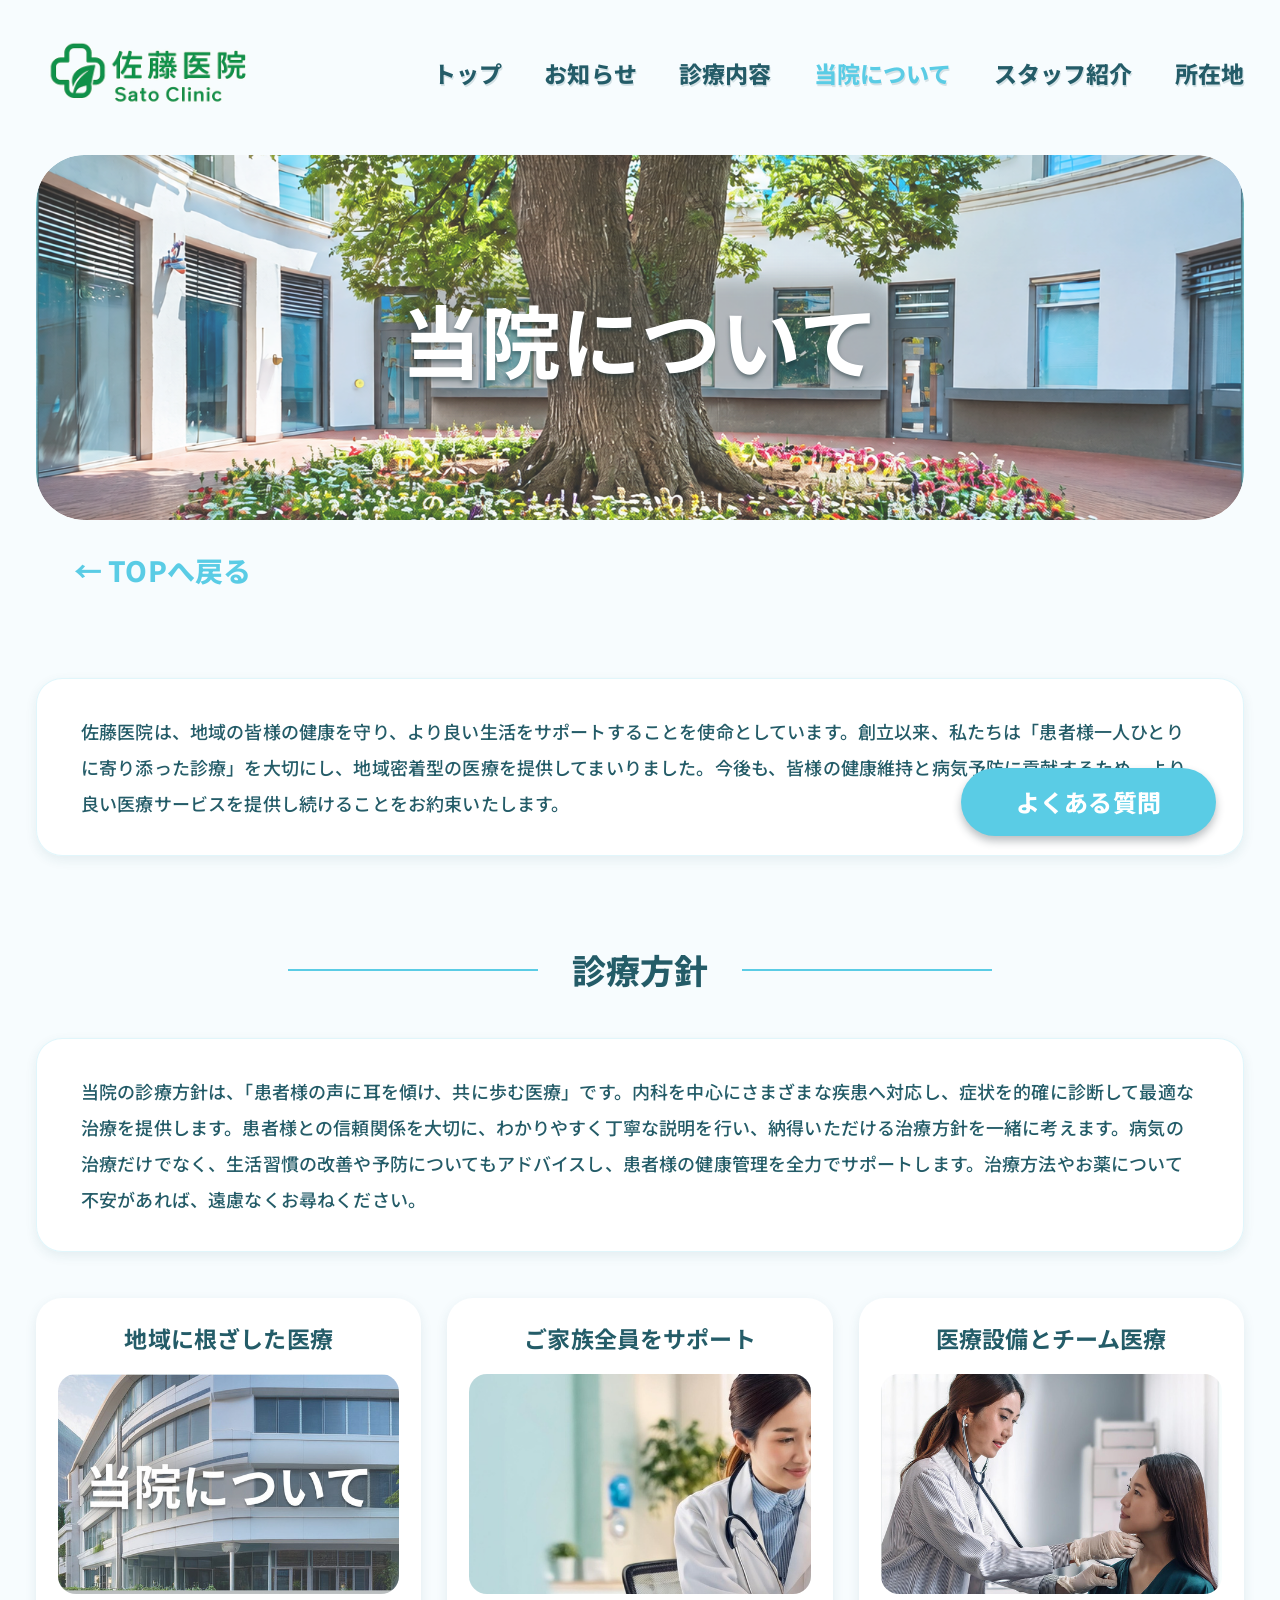
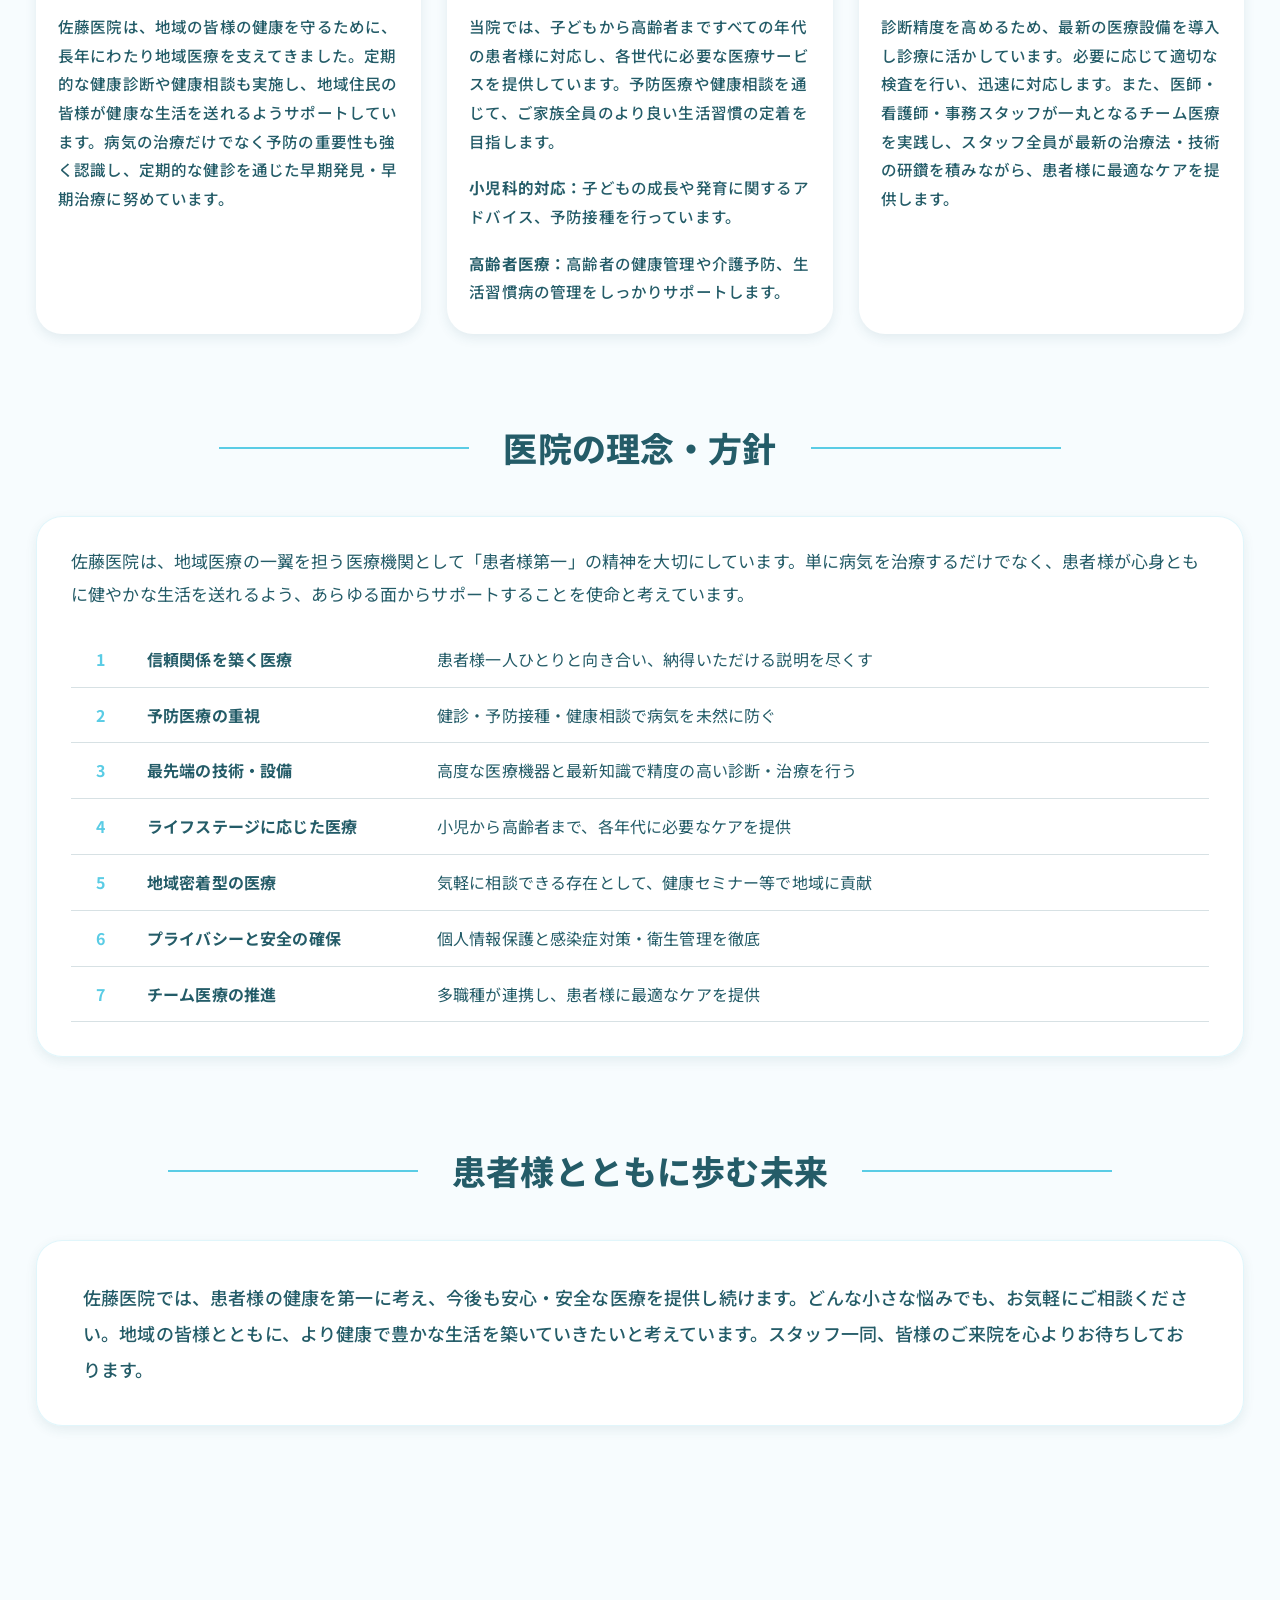
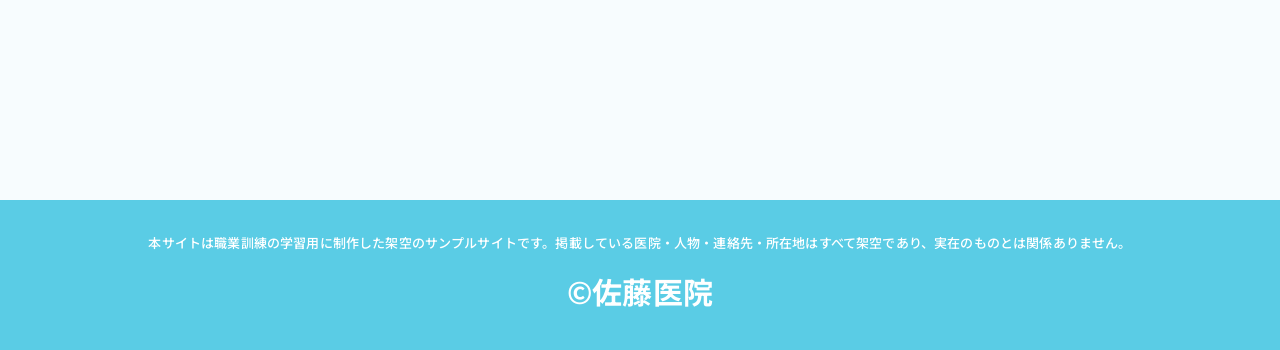
==== about.html @ 1d9c199f "当院について（about）のページを修正" ====
<!DOCTYPE html>
<html lang="ja">
<head>
  <meta charset="UTF-8">
  <meta name="viewport" content="width=device-width, initial-scale=1.0">
  <meta name="robots" content="noindex, nofollow">
  <title>当院について | 佐藤医院</title>
  <link rel="preconnect" href="https://fonts.googleapis.com">
  <link rel="preconnect" href="https://fonts.gstatic.com" crossorigin>
  <link href="https://fonts.googleapis.com/css2?family=Noto+Sans+JP:wght@400;500;600;700;800&display=swap" rel="stylesheet">
  <link rel="stylesheet" href="./css/style.css">
</head>
<body class="subpage page-about">
  <header class="site-header" id="top">
    <div class="header-inner">
      <a class="brand" href="./index.html" aria-label="佐藤医院 トップへ">
        <img src="./assets/logo.png" alt="佐藤医院 Sato Clinic">
      </a>
      <nav class="global-nav" aria-label="メインナビゲーション">
        <a href="./index.html">トップ</a> <a href="./news.html">お知らせ</a> <a href="./services.html">診療内容</a> <a class="is-current" href="./about.html">当院について</a> <a href="./index.html#staff">スタッフ紹介</a> <a href="./location.html">所在地</a>
      </nav>
    </div>
  </header>
  <main class="subpage-main section-shell about-page-main">
    <section class="sub-hero about-hero" aria-labelledby="about-page-title">
      <h1 id="about-page-title" class="about-hero-title">当院について</h1>
      <img src="./assets/about-courtyard.png" alt="佐藤医院の中庭">
    </section>
    <a class="back-top" href="./index.html">← TOPへ戻る</a>

    <section class="plain-card about-intro" aria-label="佐藤医院について">
      <p>佐藤医院は、地域の皆様の健康を守り、より良い生活をサポートすることを使命としています。創立以来、私たちは「患者様一人ひとりに寄り添った診療」を大切にし、地域密着型の医療を提供してまいりました。今後も、皆様の健康維持と病気予防に貢献するため、より良い医療サービスを提供し続けることをお約束いたします。</p>
    </section>

    <section class="content-section">
      <h2 class="framed-title">診療方針</h2>
      <div class="plain-card">
        <p>当院の診療方針は、「患者様の声に耳を傾け、共に歩む医療」です。内科を中心にさまざまな疾患へ対応し、症状を的確に診断して最適な治療を提供します。患者様との信頼関係を大切に、わかりやすく丁寧な説明を行い、納得いただける治療方針を一緒に考えます。病気の治療だけでなく、生活習慣の改善や予防についてもアドバイスし、患者様の健康管理を全力でサポートします。治療方法やお薬について不安があれば、遠慮なくお尋ねください。</p>
      </div>
    </section>

    <section class="about-feature-grid" aria-label="当院の特徴">
      <article class="about-feature-card">
        <h2>地域に根ざした医療</h2>
        <img src="./assets/hero-about.jpg" alt="地域に根ざした医療のイメージ">
        <p>佐藤医院は、地域の皆様の健康を守るために、長年にわたり地域医療を支えてきました。定期的な健康診断や健康相談も実施し、地域住民の皆様が健康な生活を送れるようサポートしています。病気の治療だけでなく予防の重要性も強く認識し、定期的な健診を通じた早期発見・早期治療に努めています。</p>
      </article>
      <article class="about-feature-card">
        <h2>ご家族全員をサポート</h2>
        <img src="./assets/hero-news.jpg" alt="ご家族全員をサポートする診療のイメージ">
        <p>当院では、子どもから高齢者まですべての年代の患者様に対応し、各世代に必要な医療サービスを提供しています。予防医療や健康相談を通じて、ご家族全員のより良い生活習慣の定着を目指します。</p>
        <p><strong>小児科的対応：</strong>子どもの成長や発育に関するアドバイス、予防接種を行っています。</p>
        <p><strong>高齢者医療：</strong>高齢者の健康管理や介護予防、生活習慣病の管理をしっかりサポートします。</p>
      </article>
      <article class="about-feature-card">
        <h2>医療設備とチーム医療</h2>
        <img src="./assets/service-detail-checkup.jpg" alt="医療設備とチーム医療のイメージ">
        <p>診断精度を高めるため、最新の医療設備を導入し診療に活かしています。必要に応じて適切な検査を行い、迅速に対応します。また、医師・看護師・事務スタッフが一丸となるチーム医療を実践し、スタッフ全員が最新の治療法・技術の研鑽を積みながら、患者様に最適なケアを提供します。</p>
      </article>
    </section>

    <section class="content-section">
      <h2 class="framed-title">医院の理念・方針</h2>
      <div class="policy-card">
        <p class="policy-intro">佐藤医院は、地域医療の一翼を担う医療機関として「患者様第一」の精神を大切にしています。単に病気を治療するだけでなく、患者様が心身ともに健やかな生活を送れるよう、あらゆる面からサポートすることを使命と考えています。</p>
        <table class="policy-table">
          <tbody>
            <tr><th>1</th><td>信頼関係を築く医療</td><td>患者様一人ひとりと向き合い、納得いただける説明を尽くす</td></tr>
            <tr><th>2</th><td>予防医療の重視</td><td>健診・予防接種・健康相談で病気を未然に防ぐ</td></tr>
            <tr><th>3</th><td>最先端の技術・設備</td><td>高度な医療機器と最新知識で精度の高い診断・治療を行う</td></tr>
            <tr><th>4</th><td>ライフステージに応じた医療</td><td>小児から高齢者まで、各年代に必要なケアを提供</td></tr>
            <tr><th>5</th><td>地域密着型の医療</td><td>気軽に相談できる存在として、健康セミナー等で地域に貢献</td></tr>
            <tr><th>6</th><td>プライバシーと安全の確保</td><td>個人情報保護と感染症対策・衛生管理を徹底</td></tr>
            <tr><th>7</th><td>チーム医療の推進</td><td>多職種が連携し、患者様に最適なケアを提供</td></tr>
          </tbody>
        </table>
      </div>
    </section>

    <section class="content-section about-future">
      <h2 class="framed-title">患者様とともに歩む未来</h2>
      <div class="plain-card future-card">
        <p>佐藤医院では、患者様の健康を第一に考え、今後も安心・安全な医療を提供し続けます。どんな小さな悩みでも、お気軽にご相談ください。地域の皆様とともに、より健康で豊かな生活を築いていきたいと考えています。スタッフ一同、皆様のご来院を心よりお待ちしております。</p>
      </div>
    </section>
  </main>
  <a class="faq-float faq-float--text" href="./faq.html">よくある質問</a>
  <footer class="site-footer">
    <p class="disclaimer">本サイトは職業訓練の学習用に制作した架空のサンプルサイトです。掲載している医院・人物・連絡先・所在地はすべて架空であり、実在のものとは関係ありません。</p>
    <p class="copyright">©佐藤医院</p>
  </footer>
</body>
</html>
---- css/style.css ----
:root {
  --accent: #5acce5;
  --frame-bg: #f7fcfe;
  --text: #245c68;
  --shadow: #2b3940;
  --shadow-soft: rgba(43, 57, 64, .18);
  --shadow-strong: rgba(43, 57, 64, .34);
  --line: #8aaab2;
  --white: #ffffff;
  --content: 1208px;
}

* {
  box-sizing: border-box;
}

html {
  scroll-behavior: smooth;
}

body {
  margin: 0;
  min-width: 1240px;
  color: var(--text);
  background: var(--frame-bg);
  font-family: "Noto Sans JP", sans-serif;
  font-size: 16px;
  line-height: 1.8;
  letter-spacing: 0.01em;
}

a {
  color: inherit;
  text-decoration: none;
}

img {
  display: block;
  max-width: 100%;
}

.sr-only {
  position: absolute;
  width: 1px;
  height: 1px;
  padding: 0;
  margin: -1px;
  overflow: hidden;
  clip: rect(0, 0, 0, 0);
  white-space: nowrap;
  border: 0;
}

.section-shell,
.header-inner {
  width: var(--content);
  margin-inline: auto;
}

.site-header {
  padding: 26px 0 18px;
  background: var(--frame-bg);
  overflow: visible;
}

.header-inner {
  min-height: 96px;
  display: flex;
  align-items: center;
  justify-content: space-between;
  overflow: visible;
}

.brand {
  flex: 0 0 auto;
  display: flex;
  align-items: center;
  min-height: 96px;
  padding: 6px 0;
  overflow: visible;
  background: transparent;
}

.brand img {
  display: block;
  width: 228px;
  height: auto;
  max-width: none;
  max-height: none;
  object-fit: contain;
  object-position: left center;
  overflow: visible;
  clip-path: none;
  background: transparent;
}

.global-nav {
  display: flex;
  align-items: center;
  gap: 42px;
  font-size: 23px;
  font-weight: 800;
  white-space: nowrap;
}

.global-nav a {
  padding: 12px 0;
  transition: color .15s ease;
}

.global-nav a:hover,
.global-nav a:focus-visible {
  color: var(--accent);
}

.hero {
  padding-top: 15px;
}

.hero img {
  width: 100%;
  border-radius: 52px;
  box-shadow: none;
}

.schedule {
  padding-top: 95px;
  text-align: center;
}

.schedule-table {
  width: 100%;
  border-collapse: collapse;
  table-layout: fixed;
  background: var(--white);
  font-size: 24px;
  line-height: 1;
  box-shadow: none;
}

.schedule-table th,
.schedule-table td {
  height: 72px;
  border: 2px solid #cbd4d8;
  text-align: center;
  vertical-align: middle;
}

.schedule-table thead th,
.schedule-table tbody th {
  background: var(--accent);
  color: #fff;
  font-weight: 700;
}

.schedule-table thead th:first-child,
.schedule-table tbody th {
  width: 195px;
}

.schedule-table .closed {
  color: var(--accent);
  font-weight: 800;
}

.schedule-detail {
  margin-top: 28px;
  font-size: 18px;
  font-weight: 500;
}

.schedule-detail p {
  margin: 9px 0;
}

.schedule-detail .legend {
  display: flex;
  justify-content: center;
  gap: 44px;
  margin-bottom: 20px;
  font-size: 25px;
}

.closed-text {
  color: var(--accent);
}

.news {
  padding-top: 120px;
  text-align: center;
}

.pill-title {
  margin: 0 0 48px;
  padding: 25px 30px 28px;
  color: #fff;
  background: var(--accent);
  border-radius: 60px;
  box-shadow: 0 6px 0 var(--shadow-strong);
  font-size: 31px;
  line-height: 1;
  font-weight: 700;
  text-align: center;
}

.news-list {
  width: 1120px;
  margin: 0 auto;
}

.news-row {
  display: grid;
  grid-template-columns: 210px 1fr 170px;
  align-items: center;
  min-height: 101px;
  border-bottom: 1px solid rgba(36, 92, 104, .55);
  text-align: left;
}

.news-row time {
  padding-left: 68px;
  font-weight: 700;
  font-size: 18px;
}

.news-row h3 {
  margin: 0;
  font-size: 26px;
  font-weight: 600;
  text-align: center;
}

.news-row a {
  justify-self: center;
  font-size: 14px;
  font-weight: 700;
}

.news-row a::before,
.text-link::before {
  content: "";
  display: inline-block;
  width: 11px;
  height: 11px;
  margin-right: 8px;
  border-radius: 50%;
  background: var(--accent);
  vertical-align: 1px;
}

.text-link {
  display: inline-block;
  margin-top: 28px;
  font-size: 18px;
  font-weight: 600;
}

.section-title {
  position: relative;
  margin: 0 0 76px;
  color: var(--accent);
  font-size: 36px;
  line-height: 1.25;
  font-weight: 700;
  text-align: center;
}

.section-title::before,
.section-title::after {
  content: "";
  display: block;
  width: 138px;
  height: 2px;
  margin-inline: auto;
  background: var(--accent);
  opacity: .78;
}

.section-title::before {
  margin-bottom: 20px;
}

.section-title::after {
  margin-top: 20px;
}

.greeting {
  padding-top: 135px;
}

.greeting-grid {
  display: grid;
  grid-template-columns: 406px 1fr;
  gap: 64px;
  width: 1060px;
  margin: 0 auto;
  align-items: center;
}

.greeting-grid > img {
  width: 406px;
  border-radius: 44px;
  box-shadow: none;
}

.greeting-copy {
  font-size: 17px;
  line-height: 1.55;
  font-weight: 500;
}

.greeting-copy p {
  margin: 0 0 20px;
}

.signature {
  margin-top: 30px !important;
  text-align: right;
  font-weight: 700;
}

.services {
  padding-top: 140px;
}

.service-grid {
  display: grid;
  grid-template-columns: repeat(2, 506px);
  justify-content: center;
  column-gap: 112px;
  row-gap: 70px;
}

.service-card img {
  width: 506px;
  height: 407px;
  object-fit: cover;
  border-radius: 42px;
  box-shadow: none;
}

.service-card h3 {
  margin: 30px 0 16px;
  font-size: 26px;
  line-height: 1.25;
  font-weight: 800;
  text-align: center;
}

.service-card p {
  margin: 0;
  font-size: 19px;
  line-height: 1.75;
  font-weight: 500;
}

.service-more {
  display: block;
  width: max-content;
  margin: 62px auto 0;
}

.about {
  padding-top: 135px;
}

.about img {
  width: 1208px;
  height: auto;
  border-radius: 0;
  box-shadow: none;
}

.staff {
  padding-top: 155px;
}

.staff-lead {
  margin: -28px 0 90px;
  font-size: 18px;
  line-height: 1.95;
  font-weight: 600;
  text-align: center;
}

.director-profile {
  width: 1050px;
  margin: 0 auto 90px;
  display: grid;
  grid-template-columns: 406px 1fr;
  gap: 70px;
  align-items: center;
}

.director-profile img {
  width: 406px;
  height: 407px;
  object-fit: cover;
  border-radius: 50%;
  box-shadow: none;
}

.director-profile h3,
.staff-card h3,
.office-profile h3 {
  margin: 0 0 12px;
  font-size: 29px;
  line-height: 1.35;
  font-weight: 800;
}

.director-profile p,
.staff-card p,
.office-profile p {
  margin: 4px 0;
  font-size: 17px;
  line-height: 1.75;
  font-weight: 500;
}

.staff-grid {
  width: 1000px;
  margin: 0 auto;
  display: grid;
  grid-template-columns: repeat(2, 430px);
  justify-content: space-between;
  gap: 80px;
}

.staff-card {
  text-align: left;
}

.staff-card img {
  width: 320px;
  height: 320px;
  margin: 0 auto 28px;
  object-fit: cover;
  border-radius: 50%;
}

.staff-card img,
.office-profile img {
  box-shadow: 0 5px 4px rgba(43, 57, 64, .7);
}

.staff-card h3 {
  text-align: center;
  font-size: 25px;
}

.office-profile {
  width: 660px;
  margin: 105px auto 0;
  text-align: left;
}

.office-profile img {
  width: 320px;
  height: 320px;
  margin: 0 auto 28px;
  object-fit: cover;
  border-radius: 50%;
}

.office-profile h3 {
  text-align: center;
  font-size: 25px;
}

.access {
  padding-top: 155px;
  text-align: center;
}

.map-image {
  width: 765px;
  height: 643px;
  margin: 0 auto;
  object-fit: cover;
  border-radius: 42px;
}

.address {
  margin: 58px 0 0;
  font-size: 25px;
  line-height: 1.45;
  font-weight: 500;
}

.contact {
  padding-top: 100px;
}

.contact-box {
  width: 920px;
  margin: 0 auto;
  padding: 34px 58px 44px;
  background: #fff;
  border: 2px solid var(--accent);
  border-radius: 45px;
  box-shadow: 0 6px 0 var(--shadow-strong);
  color: var(--accent);
  text-align: center;
}

.contact-box h2 {
  margin: 0 0 24px;
  font-size: 36px;
  line-height: 1.2;
  font-weight: 800;
}

.contact-box p {
  margin: 7px 0;
  font-size: 22px;
  line-height: 1.55;
  font-weight: 700;
}

.contact-box .contact-note {
  margin-top: 31px;
  font-size: 23px;
}

.subjects {
  padding-top: 145px;
  padding-bottom: 160px;
  text-align: center;
}

.subjects .section-title {
  margin-bottom: 58px;
}

.subjects p {
  margin: 25px 0;
  font-size: 31px;
  line-height: 1.55;
  font-weight: 500;
}

.site-footer {
  padding: 32px 24px 44px;
  background: var(--accent);
  color: #fff;
  text-align: center;
}

.disclaimer {
  max-width: 1080px;
  margin: 0 auto 22px;
  font-size: 13px;
  line-height: 1.7;
  font-weight: 500;
}

.copyright {
  margin: 0;
  font-size: 30px;
  line-height: 1;
  font-weight: 700;
}


/* 2026-10-01 design fidelity fixes */
.global-nav,
.schedule-detail,
.news-row,
.greeting-copy,
.service-card,
.staff,
.access,
.subjects {
  color: var(--text);
}

.global-nav {
  text-shadow: 1px 2px 0 rgba(36, 92, 104, .16);
}

.service-card h3,
.director-profile h3,
.staff-card h3,
.office-profile h3 {
  color: var(--text);
}

/* =========================================================
   PC sub pages
   ========================================================= */
.global-nav a.is-current {
  color: var(--accent);
}

.about-link {
  display: block;
}

.subpage-main {
  padding-top: 15px;
}

.sub-hero img {
  width: 100%;
  height: auto;
  border-radius: 0;
  box-shadow: none;
}

.back-top {
  display: inline-block;
  margin: 34px 0 66px 38px;
  color: var(--accent);
  font-size: 28px;
  line-height: 1.2;
  font-weight: 800;
}

.back-top:hover,
.back-top:focus-visible,
.sub-news-row a:hover,
.sub-news-row a:focus-visible,
.sub-news-more:hover,
.sub-news-more:focus-visible {
  opacity: .72;
}

/* News */
.page-news .subpage-main {
  min-height: 3260px;
}

.sub-news-list {
  width: 1180px;
  margin: 0 auto;
}

.sub-news-row {
  display: grid;
  grid-template-columns: 245px 1fr 190px;
  align-items: center;
  min-height: 108px;
  border-bottom: 1.5px solid rgba(36, 92, 104, .72);
}

.sub-news-row time {
  padding-left: 82px;
  color: var(--text);
  font-size: 20px;
  font-weight: 800;
}

.sub-news-row h2 {
  margin: 0;
  color: var(--text);
  font-size: 27px;
  line-height: 1.4;
  font-weight: 600;
  text-align: center;
}

.sub-news-row a {
  justify-self: center;
  color: var(--text);
  font-size: 14px;
  font-weight: 800;
}

.sub-news-row a::before,
.sub-news-more::before {
  content: "";
  display: inline-block;
  width: 12px;
  height: 12px;
  margin-right: 7px;
  border-radius: 50%;
  background: var(--accent);
  vertical-align: 0;
}

.sub-news-more {
  display: block;
  width: max-content;
  margin: 34px auto 0;
  color: var(--text);
  font-size: 18px;
  font-weight: 600;
}

.faq-float {
  position: fixed;
  right: 64px;
  bottom: 64px;
  z-index: 10;
  display: flex;
  align-items: center;
  gap: 22px;
  min-width: 352px;
  padding: 18px 34px 18px 22px;
  border-radius: 54px;
  background: var(--accent);
  color: #fff;
  box-shadow: 0 5px 8px rgba(43, 57, 64, .32);
  font-size: 28px;
  line-height: 1;
  font-weight: 800;
}


/* Services */
.page-services .subpage-main {
  padding-bottom: 135px;
}

.service-detail-grid {
  display: grid;
  grid-template-columns: repeat(2, 1fr);
  column-gap: 68px;
  row-gap: 72px;
  width: 1208px;
  margin: 0 auto;
}

.service-detail-card {
  width: 570px;
}

.service-detail-card img {
  width: 100%;
  height: 458px;
  object-fit: cover;
  border-radius: 0;
  box-shadow: none;
}

.service-detail-card h2 {
  margin: 30px 0 20px;
  color: var(--text);
  font-size: 31px;
  line-height: 1.3;
  font-weight: 800;
  text-align: center;
}

.service-detail-card p {
  margin: 0;
  color: var(--text);
  font-size: 20px;
  line-height: 1.75;
  font-weight: 500;
}

.service-detail-card--single {
  grid-column: 1 / -1;
  justify-self: center;
}

/* About */
.page-about .subpage-main {
  min-height: 3260px;
}

.about-detail {
  width: 1208px;
  margin: 55px auto 0;
}

.about-detail img {
  width: 100%;
  height: auto;
  box-shadow: none;
}


/* News detail pages */
.page-news-detail .subpage-main {
  min-height: 2600px;
  padding-bottom: 150px;
}

.news-detail-nav {
  display: flex;
  align-items: center;
  justify-content: space-between;
  margin: 34px 38px 0;
}

.news-detail-nav .back-top {
  margin: 0;
}

.back-news {
  color: var(--accent);
  font-size: 22px;
  line-height: 1.2;
  font-weight: 700;
}

.back-news:hover,
.back-news:focus-visible,
.news-detail-list-link:hover,
.news-detail-list-link:focus-visible {
  opacity: .72;
}

.news-detail-article {
  width: 1040px;
  margin: 110px auto 0;
  color: var(--text);
}

.news-detail-article time {
  display: block;
  margin-bottom: 20px;
  font-size: 20px;
  line-height: 1.4;
  font-weight: 700;
}

.news-detail-article h2 {
  margin: 0;
  color: var(--text);
  font-size: 34px;
  line-height: 1.5;
  font-weight: 700;
  letter-spacing: .02em;
}

.news-detail-divider {
  width: 100%;
  height: 1px;
  margin: 34px 0 46px;
  background: rgba(36, 92, 104, .66);
}

.news-detail-article p {
  margin: 0;
  font-size: 20px;
  line-height: 2.1;
  font-weight: 500;
  letter-spacing: .02em;
}

.news-detail-list-link {
  display: block;
  width: max-content;
  margin: 72px auto 0;
  color: var(--text);
  font-size: 18px;
  font-weight: 600;
}

.news-detail-list-link::first-letter {
  color: var(--accent);
}


/* =========================================================
   Final multipage additions
   ========================================================= */

/* Original-style section heading: text between two horizontal lines */
.framed-title {
  display: flex;
  align-items: center;
  justify-content: center;
  gap: 34px;
  margin: 0 0 46px;
  color: var(--text);
  font-size: 34px;
  line-height: 1.3;
  font-weight: 800;
  text-align: center;
}
.framed-title::before,
.framed-title::after {
  content: "";
  width: 250px;
  height: 2px;
  background: var(--accent);
}

.custom-hero img {
  width: 100%;
  height: 403px;
  object-fit: cover;
  border-radius: 48px;
  box-shadow: none;
}

.breadcrumb {
  display: flex;
  gap: 10px;
  align-items: center;
  margin: 32px 0 0 36px;
  font-size: 16px;
  font-weight: 600;
}
.breadcrumb a { color: var(--accent); }

.page-intro {
  width: 1050px;
  margin: 70px auto 84px;
  font-size: 20px;
  line-height: 1.9;
  font-weight: 500;
  text-align: center;
}

.content-section {
  margin-top: 92px;
}

.plain-card,
.policy-card,
.faq-card,
.subjects-card,
.contact-list {
  background: rgba(255,255,255,.9);
  border: 1px solid rgba(90,204,229,.18);
  border-radius: 26px;
  box-shadow: 0 4px 12px rgba(36,92,104,.09);
}

.plain-card {
  padding: 34px 44px;
}
.plain-card p {
  margin: 0;
  font-size: 18px;
  line-height: 2;
  font-weight: 500;
}

/* About */
.about-page-main { padding-bottom: 150px; }
.about-hero {
  position: relative;
  background: #fff;
  border-radius: 48px;
  overflow: hidden;
}
.about-hero img {
  height: 365px;
  object-fit: cover;
  opacity: .82;
}
.about-hero-title {
  position: absolute;
  z-index: 1;
  top: 50%;
  left: 50%;
  transform: translate(-50%, -50%);
  margin: 0;
  color: #fff;
  font-size: 80px;
  line-height: 1.2;
  font-weight: 700;
  white-space: nowrap;
  text-shadow: 0 3px 4px rgba(20, 45, 51, .5);
}
.about-hero-title::before {
  content: "";
  position: absolute;
  z-index: -1;
  inset: -12px -24px;
  border-radius: 48px;
  background: rgba(48, 55, 58, .28);
  filter: blur(10px);
  pointer-events: none;
}
.about-intro {
  margin: 24px auto 0;
}

.about-feature-grid {
  display: grid;
  grid-template-columns: repeat(3, 1fr);
  gap: 26px;
  margin-top: 46px;
}
.about-feature-card {
  padding: 24px 22px 28px;
  background: #fff;
  border-radius: 26px;
  box-shadow: 0 4px 12px rgba(36,92,104,.10);
}
.about-feature-card h2 {
  margin: 0 0 20px;
  font-size: 23px;
  line-height: 1.4;
  text-align: center;
}
.about-feature-card img {
  width: 100%;
  height: 220px;
  object-fit: cover;
  border-radius: 18px;
  box-shadow: none;
}
.about-feature-card p {
  margin: 18px 0 0;
  font-size: 15.5px;
  line-height: 1.85;
  font-weight: 500;
}
.policy-card { padding: 28px 34px 34px; }
.policy-intro {
  margin: 0 0 22px;
  font-size: 17px;
  line-height: 1.9;
}
.policy-table {
  width: 100%;
  border-collapse: collapse;
  background: #fff;
  font-size: 16px;
}
.policy-table th,
.policy-table td {
  padding: 13px 16px;
  border-bottom: 1px solid rgba(36,92,104,.18);
  text-align: left;
  vertical-align: middle;
}
.policy-table th {
  width: 60px;
  color: var(--accent);
  text-align: center;
}
.policy-table td:nth-child(2) {
  width: 290px;
  font-weight: 700;
}
.about-future { margin-bottom: 0; }
.future-card { padding: 38px 46px; }

/* FAQ */
.faq-page-main { padding-bottom: 140px; }
.faq-section { margin-top: 82px; }
.faq-card { padding: 18px 28px; }
.faq-card dl { margin: 0; }
.faq-item {
  padding: 18px 0 22px;
  border-bottom: 1px solid rgba(36,92,104,.18);
}
.faq-item:last-child { border-bottom: 0; }
.faq-item dt,
.faq-item dd {
  display: grid;
  grid-template-columns: 54px 1fr;
  gap: 12px;
  align-items: start;
  margin: 0;
}
.faq-item dt {
  padding: 14px 18px;
  background: rgba(90,204,229,.10);
  border-radius: 12px;
  font-size: 18px;
  font-weight: 700;
}
.faq-item dd {
  padding: 17px 18px 0;
  font-size: 16px;
  line-height: 1.8;
  font-weight: 500;
}
.faq-item span {
  color: var(--accent);
  font-weight: 800;
}
.faq-closing {
  width: 840px;
  margin: 86px auto 0;
  padding: 24px 34px;
  background: rgba(90,204,229,.08);
  border-radius: 18px;
  font-size: 18px;
  line-height: 1.8;
  text-align: center;
  font-weight: 600;
}

/* Location */
.location-page-main { padding-bottom: 140px; }
.location-table {
  width: 100%;
  border-collapse: separate;
  border-spacing: 0;
  overflow: hidden;
  background: #fff;
  border: 1px solid rgba(36,92,104,.18);
  border-radius: 14px;
  font-size: 20px;
  text-align: center;
}
.location-table th,
.location-table td {
  height: 72px;
  padding: 10px 12px;
  border-right: 1px solid rgba(36,92,104,.15);
  border-bottom: 1px solid rgba(36,92,104,.15);
}
.location-table tr > *:last-child { border-right: 0; }
.location-table tbody tr:last-child > * { border-bottom: 0; }
.location-table thead th,
.location-table tbody th {
  background: rgba(90,204,229,.92);
  color: #fff;
  font-weight: 700;
}
.location-table .holiday { color: var(--accent); font-weight: 800; }
.location-notes {
  margin-top: 26px;
  font-size: 18px;
  line-height: 1.8;
  font-weight: 500;
}
.location-notes p { margin: 5px 0; }
.subjects-card {
  display: grid;
  grid-template-columns: 1fr 1.3fr;
  gap: 54px;
  padding: 30px 70px;
}
.subjects-card > div:first-child {
  padding-right: 54px;
  border-right: 1px solid rgba(36,92,104,.18);
}
.subjects-card p {
  margin: 10px 0;
  font-size: 20px;
  line-height: 1.7;
  font-weight: 700;
}
.center-note {
  margin: 28px 0 0;
  font-size: 17px;
  text-align: center;
}
.location-grid {
  display: grid;
  grid-template-columns: 650px 1fr;
  gap: 48px;
  align-items: stretch;
}
.location-grid > img {
  width: 650px;
  height: 500px;
  object-fit: cover;
  border-radius: 28px;
  box-shadow: none;
}
.location-copy {
  padding: 28px 28px;
  background: rgba(255,255,255,.65);
  border-radius: 22px;
  font-size: 20px;
  line-height: 1.8;
  font-weight: 500;
}
.location-copy p { margin: 0; }
.location-copy hr {
  border: 0;
  border-top: 1px solid rgba(36,92,104,.28);
  margin: 28px 0;
}
.contact-list {
  width: 820px;
  margin: 0 auto;
  padding: 28px 70px;
}
.contact-list p {
  display: grid;
  grid-template-columns: 130px 28px 1fr;
  margin: 10px 0;
  font-size: 20px;
  line-height: 1.6;
}
.contact-list span { font-weight: 700; }
.contact-list b { font-weight: 500; }

/* Text-only floating FAQ button: icons are intentionally not used. */
.faq-float--text {
  min-width: 255px;
  justify-content: center;
  padding: 22px 34px;
  gap: 0;
  font-size: 24px;
}

/* Keep subpage hero corners aligned with the original site */
.sub-hero img {
  border-radius: 48px;
}

/* Footer remains compact so the source disclaimer is readable. */
.site-footer { margin-top: 0; }
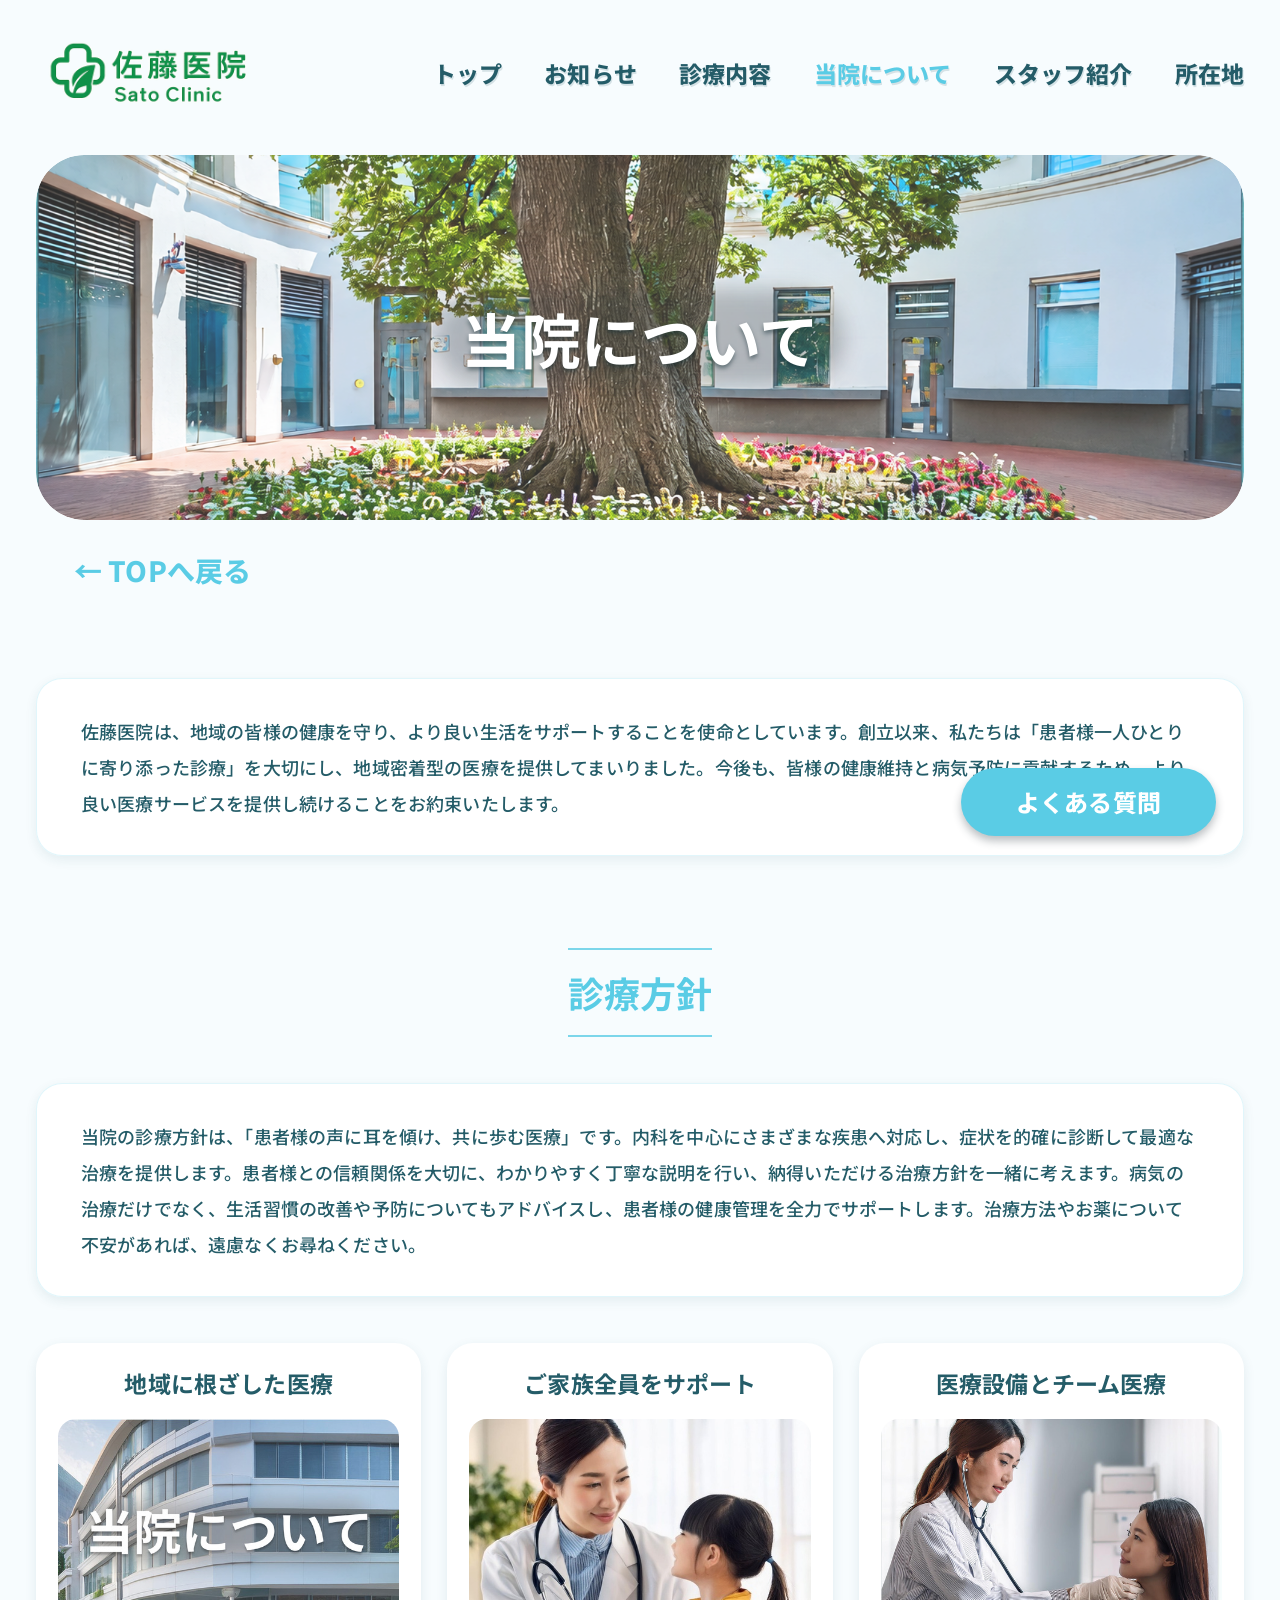
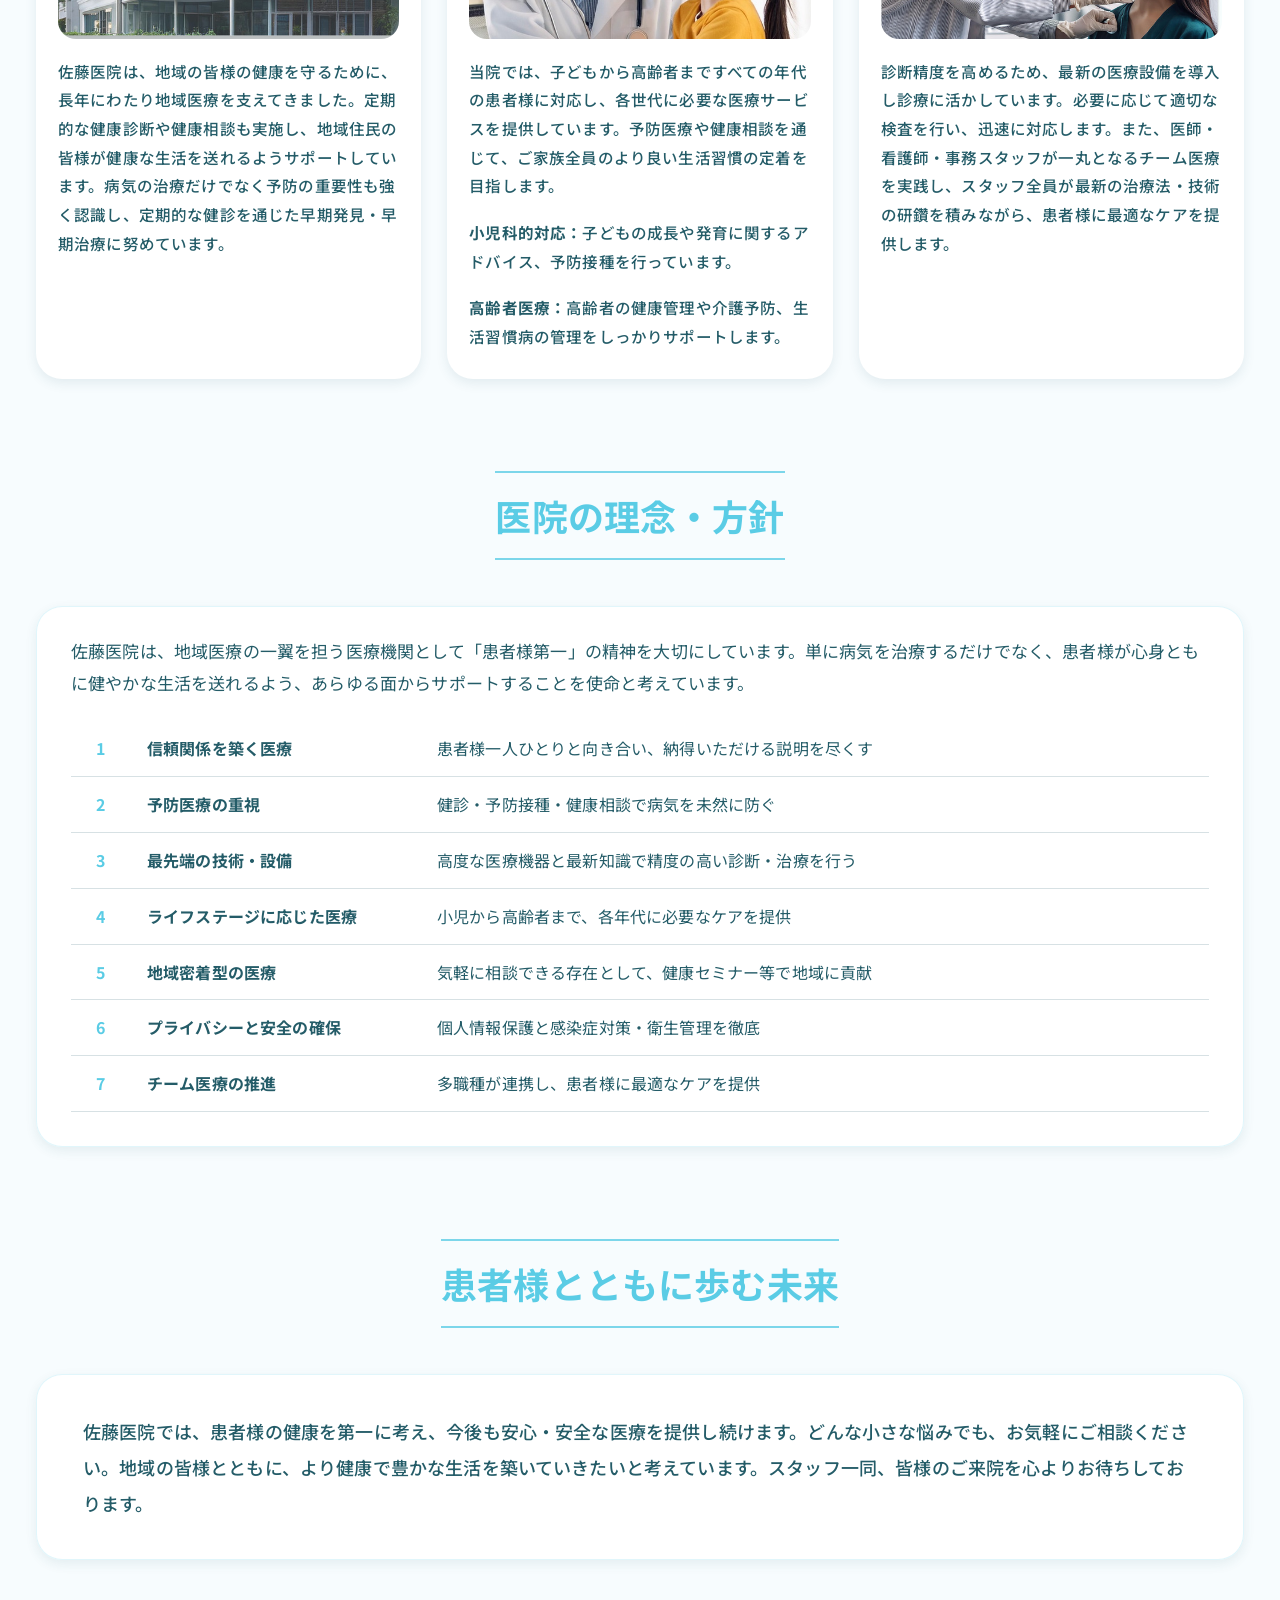
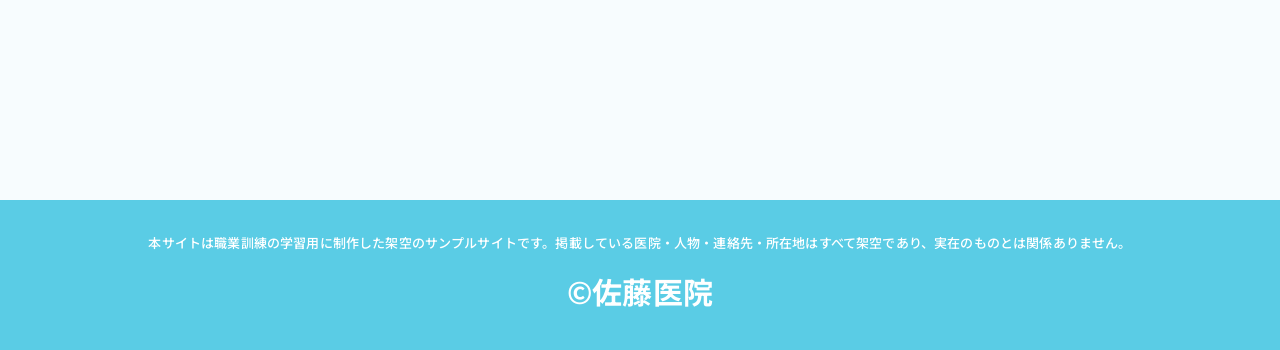
==== commit 72b9a36b: "topメニューを固定ヘッダー化" ====
--- a/about.html
+++ b/about.html
@@ -47,7 +47,7 @@
       </article>
       <article class="about-feature-card">
         <h2>ご家族全員をサポート</h2>
-        <img src="./assets/hero-news.jpg" alt="ご家族全員をサポートする診療のイメージ">
+        <img class="about-family-image" src="./assets/hero-news.jpg" alt="ご家族全員をサポートする診療のイメージ">
         <p>当院では、子どもから高齢者まですべての年代の患者様に対応し、各世代に必要な医療サービスを提供しています。予防医療や健康相談を通じて、ご家族全員のより良い生活習慣の定着を目指します。</p>
         <p><strong>小児科的対応：</strong>子どもの成長や発育に関するアドバイス、予防接種を行っています。</p>
         <p><strong>高齢者医療：</strong>高齢者の健康管理や介護予防、生活習慣病の管理をしっかりサポートします。</p>
--- a/css/style.css
+++ b/css/style.css
@@ -16,6 +16,7 @@
 
 html {
   scroll-behavior: smooth;
+  scroll-padding-top: 160px;
 }
 
 body {
@@ -58,6 +59,9 @@
 }
 
 .site-header {
+  position: sticky;
+  top: 0;
+  z-index: 100;
   padding: 26px 0 18px;
   background: var(--frame-bg);
   overflow: visible;
@@ -255,9 +259,12 @@
   font-weight: 600;
 }
 
-.section-title {
+.section-title,
+.framed-title {
   position: relative;
-  margin: 0 0 76px;
+  width: fit-content;
+  max-width: 100%;
+  margin: 0 auto 76px;
   color: var(--accent);
   font-size: 36px;
   line-height: 1.25;
@@ -266,21 +273,25 @@
 }
 
 .section-title::before,
-.section-title::after {
+.section-title::after,
+.framed-title::before,
+.framed-title::after {
   content: "";
   display: block;
-  width: 138px;
+  width: 100%;
   height: 2px;
   margin-inline: auto;
   background: var(--accent);
   opacity: .78;
 }
 
-.section-title::before {
+.section-title::before,
+.framed-title::before {
   margin-bottom: 20px;
 }
 
-.section-title::after {
+.section-title::after,
+.framed-title::after {
   margin-top: 20px;
 }
 
@@ -533,7 +544,8 @@
   margin-bottom: 58px;
 }
 
-.subjects p {
+.subjects p,
+.subjects-list p {
   margin: 25px 0;
   font-size: 31px;
   line-height: 1.55;
@@ -860,25 +872,9 @@
    Final multipage additions
    ========================================================= */
 
-/* Original-style section heading: text between two horizontal lines */
+/* Subpage headings share the index page's lines above and below the text. */
 .framed-title {
-  display: flex;
-  align-items: center;
-  justify-content: center;
-  gap: 34px;
-  margin: 0 0 46px;
-  color: var(--text);
-  font-size: 34px;
-  line-height: 1.3;
-  font-weight: 800;
-  text-align: center;
-}
-.framed-title::before,
-.framed-title::after {
-  content: "";
-  width: 250px;
-  height: 2px;
-  background: var(--accent);
+  margin-bottom: 46px;
 }
 
 .custom-hero img {
@@ -915,7 +911,6 @@
 .plain-card,
 .policy-card,
 .faq-card,
-.subjects-card,
 .contact-list {
   background: rgba(255,255,255,.9);
   border: 1px solid rgba(90,204,229,.18);
@@ -954,7 +949,7 @@
   transform: translate(-50%, -50%);
   margin: 0;
   color: #fff;
-  font-size: 80px;
+  font-size: 60px;
   line-height: 1.2;
   font-weight: 700;
   white-space: nowrap;
@@ -999,6 +994,9 @@
   border-radius: 18px;
   box-shadow: none;
 }
+.about-feature-card .about-family-image {
+  object-position: right center;
+}
 .about-feature-card p {
   margin: 18px 0 0;
   font-size: 15.5px;
@@ -1069,14 +1067,21 @@
 }
 .faq-item span {
   color: var(--accent);
+  font-size: 18px;
   font-weight: 800;
+}
+.faq-page-main .page-intro,
+.faq-closing {
+  display: flex;
+  align-items: center;
+  justify-content: center;
+  padding: 27px 34px 21px;
+  background: rgba(90,204,229,.08);
+  border-radius: 18px;
 }
 .faq-closing {
   width: 840px;
   margin: 86px auto 0;
-  padding: 24px 34px;
-  background: rgba(90,204,229,.08);
-  border-radius: 18px;
   font-size: 18px;
   line-height: 1.8;
   text-align: center;
@@ -1085,55 +1090,11 @@
 
 /* Location */
 .location-page-main { padding-bottom: 140px; }
-.location-table {
-  width: 100%;
-  border-collapse: separate;
-  border-spacing: 0;
-  overflow: hidden;
-  background: #fff;
-  border: 1px solid rgba(36,92,104,.18);
-  border-radius: 14px;
-  font-size: 20px;
-  text-align: center;
-}
-.location-table th,
-.location-table td {
-  height: 72px;
-  padding: 10px 12px;
-  border-right: 1px solid rgba(36,92,104,.15);
-  border-bottom: 1px solid rgba(36,92,104,.15);
-}
-.location-table tr > *:last-child { border-right: 0; }
-.location-table tbody tr:last-child > * { border-bottom: 0; }
-.location-table thead th,
-.location-table tbody th {
-  background: rgba(90,204,229,.92);
-  color: #fff;
-  font-weight: 700;
-}
-.location-table .holiday { color: var(--accent); font-weight: 800; }
-.location-notes {
-  margin-top: 26px;
-  font-size: 18px;
-  line-height: 1.8;
-  font-weight: 500;
-}
-.location-notes p { margin: 5px 0; }
-.subjects-card {
-  display: grid;
-  grid-template-columns: 1fr 1.3fr;
-  gap: 54px;
-  padding: 30px 70px;
-}
-.subjects-card > div:first-child {
-  padding-right: 54px;
-  border-right: 1px solid rgba(36,92,104,.18);
-}
-.subjects-card p {
-  margin: 10px 0;
-  font-size: 20px;
-  line-height: 1.7;
-  font-weight: 700;
+.location-schedule .schedule-detail {
+  text-align: center;
+}
+.subjects-list {
+  text-align: center;
 }
 .center-note {
   margin: 28px 0 0;
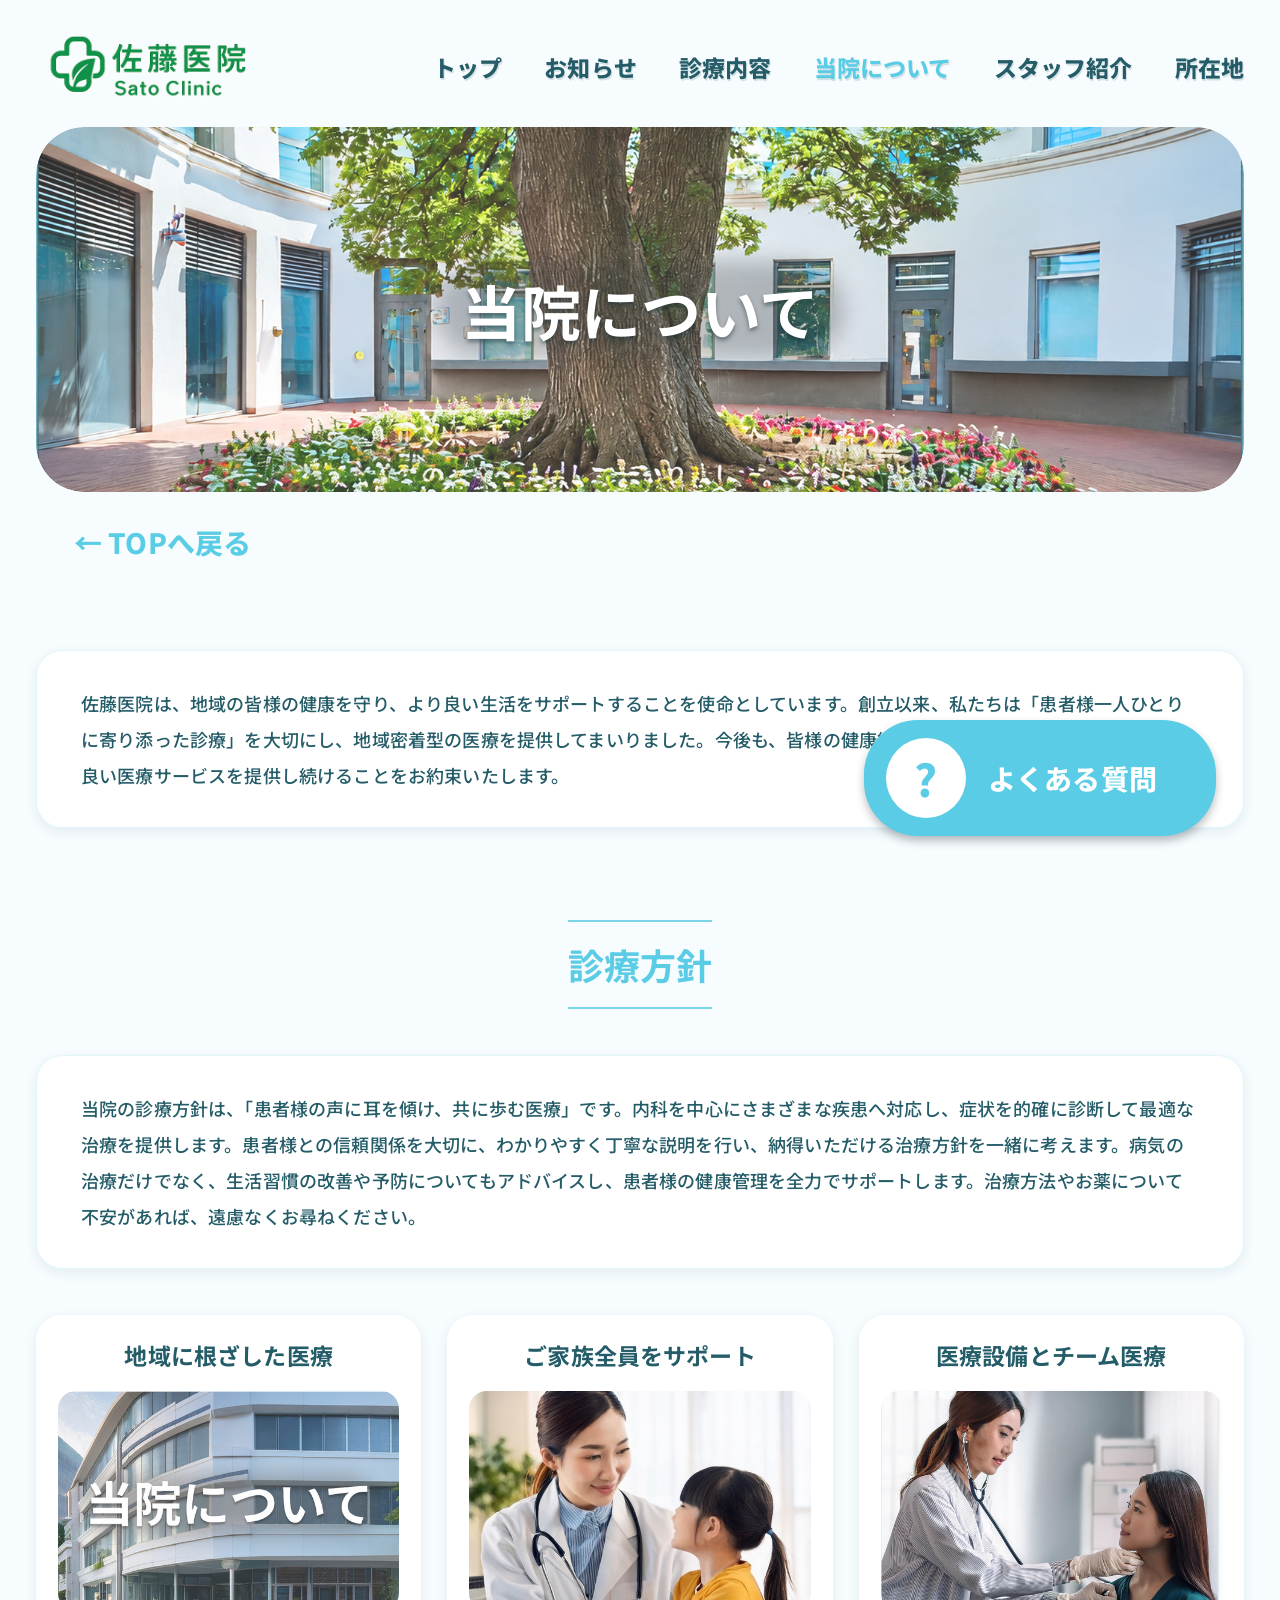
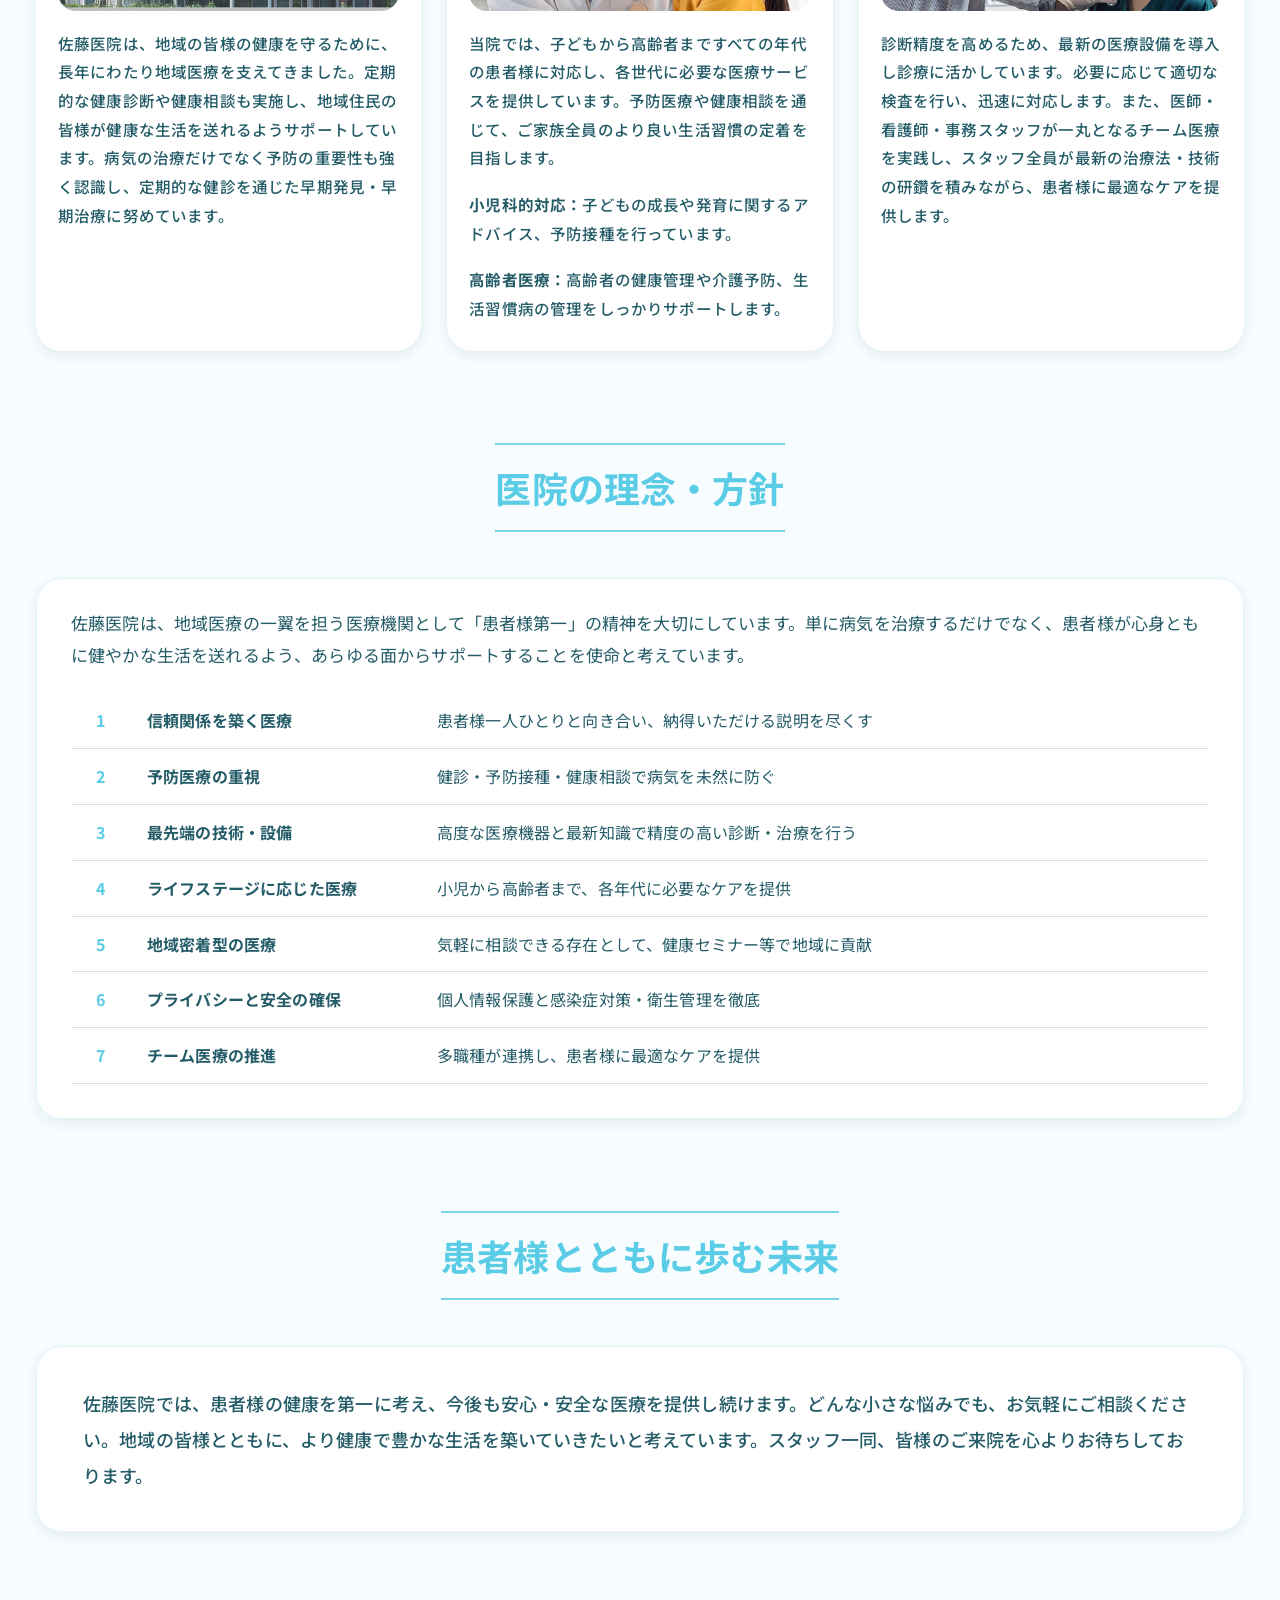
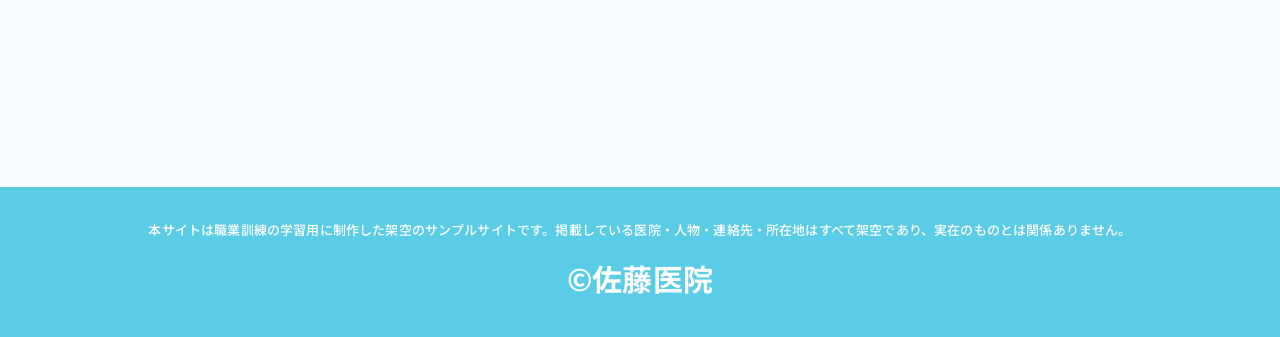
==== commit bb2ebef8: "お知らせアーカイブページを作成" ====
--- a/about.html
+++ b/about.html
@@ -84,7 +84,10 @@
       </div>
     </section>
   </main>
-  <a class="faq-float faq-float--text" href="./faq.html">よくある質問</a>
+  <a class="faq-float" href="./faq.html" aria-label="よくある質問">
+    <span class="faq-float-icon" aria-hidden="true">?</span>
+    <span>よくある質問</span>
+  </a>
   <footer class="site-footer">
     <p class="disclaimer">本サイトは職業訓練の学習用に制作した架空のサンプルサイトです。掲載している医院・人物・連絡先・所在地はすべて架空であり、実在のものとは関係ありません。</p>
     <p class="copyright">©佐藤医院</p>
--- a/css/style.css
+++ b/css/style.css
@@ -62,7 +62,7 @@
   position: sticky;
   top: 0;
   z-index: 100;
-  padding: 26px 0 18px;
+  padding: 19.5px 0 11.5px;
   background: var(--frame-bg);
   overflow: visible;
 }
@@ -118,13 +118,120 @@
 }
 
 .hero {
-  padding-top: 15px;
+  padding-top: 0;
 }
 
 .hero img {
   width: 100%;
   border-radius: 52px;
   box-shadow: none;
+}
+
+.hero-slideshow {
+  position: relative;
+  aspect-ratio: 1208 / 739;
+  overflow: hidden;
+  border-radius: 52px;
+  background: #e3f1f3;
+}
+
+.hero-slideshow .hero-slide {
+  position: absolute;
+  inset: 0;
+  height: 100%;
+  opacity: 0;
+  transition: opacity 2s ease-in-out;
+}
+
+.hero-slide.is-active { opacity: 1; }
+.hero-slide img {
+  position: absolute;
+  inset: 0;
+  height: 100%;
+  object-fit: cover;
+}
+.hero-slideshow .hero-slide--waiting img {
+  inset: -12px;
+  width: calc(100% + 24px);
+  max-width: none;
+  height: calc(100% + 24px);
+  border-radius: 0;
+}
+.hero-slideshow .hero-slide--digestive img {
+  inset: -48px;
+  width: calc(100% + 96px);
+  max-width: none;
+  height: calc(100% + 96px);
+  border-radius: 0;
+  object-position: center top;
+}
+.hero-slideshow .hero-slide--family img { object-position: right center; }
+
+.hero-slide-caption {
+  position: absolute;
+  left: 160px;
+  bottom: 56px;
+  margin: 0;
+  color: #fff;
+  font-size: 60px;
+  line-height: 1.2;
+  font-weight: 800;
+  text-shadow: 0 3px 6px rgba(20,45,51,.65);
+  opacity: 0;
+  transform: translateY(12px);
+  transition: opacity 2s ease-in-out, transform 2s ease-in-out;
+  pointer-events: none;
+}
+
+.hero-slideshow.is-ready .hero-slide-caption {
+  opacity: 1;
+}
+
+.hero-slideshow.is-ready .hero-slide.is-active .hero-slide-caption {
+  transform: translateY(0);
+}
+
+.hero-slide--digestive .hero-slide-caption {
+  top: 120px;
+  right: 48px;
+  bottom: auto;
+  left: auto;
+  font-size: 58px;
+  color: var(--text);
+  text-shadow: none;
+}
+
+.hero-slide--courtyard .hero-slide-caption {
+  top: 52%;
+  right: 48px;
+  bottom: auto;
+  left: 48px;
+  text-align: center;
+}
+
+.hero-slideshow-toggle {
+  position: absolute;
+  right: 28px;
+  bottom: 24px;
+  z-index: 1;
+  padding: 10px 18px;
+  border: 1px solid rgba(255,255,255,.7);
+  border-radius: 24px;
+  background: rgba(36,92,104,.85);
+  color: #fff;
+  font: inherit;
+  cursor: pointer;
+}
+
+.hero-slideshow-toggle:focus-visible {
+  outline: 3px solid #fff;
+  outline-offset: 3px;
+}
+
+@media (prefers-reduced-motion: reduce) {
+  .hero-slideshow .hero-slide,
+  .hero-slide-caption { transition: none; }
+  .hero-slide-caption { transform: none; }
 }
 
 .schedule {
@@ -234,13 +341,13 @@
   text-align: center;
 }
 
-.news-row a {
+.news-row > a {
   justify-self: center;
   font-size: 14px;
   font-weight: 700;
 }
 
-.news-row a::before,
+.news-row > a::before,
 .text-link::before {
   content: "";
   display: inline-block;
@@ -405,7 +512,7 @@
 
 .director-profile img {
   width: 406px;
-  height: 407px;
+  height: 406px;
   object-fit: cover;
   border-radius: 50%;
   box-shadow: none;
@@ -477,6 +584,26 @@
 .office-profile h3 {
   text-align: center;
   font-size: 25px;
+}
+
+.staff .staff-portrait {
+  border-radius: 50%;
+  transform: scale(1);
+  transform-origin: center;
+  transition: transform .9s cubic-bezier(.16, 1, .3, 1);
+}
+
+.staff .staff-portrait.is-pending {
+  transform: scale(.2);
+}
+
+@media (prefers-reduced-motion: reduce) {
+  .staff .staff-portrait {
+    transition: none;
+  }
+  .staff .staff-portrait.is-pending {
+    transform: scale(1);
+  }
 }
 
 .access {
@@ -610,7 +737,7 @@
 }
 
 .subpage-main {
-  padding-top: 15px;
+  padding-top: 0;
 }
 
 .sub-hero img {
@@ -618,6 +745,26 @@
   height: auto;
   border-radius: 0;
   box-shadow: none;
+}
+
+.page-news .sub-hero,
+.page-news-detail .sub-hero {
+  position: relative;
+}
+
+.news-hero-title {
+  position: absolute;
+  z-index: 1;
+  top: 50%;
+  left: 10%;
+  transform: translateY(-50%);
+  margin: 0;
+  color: #fff;
+  font-size: 60px;
+  line-height: 1.2;
+  font-weight: 700;
+  white-space: nowrap;
+  text-shadow: 0 3px 4px rgba(20, 45, 51, .5);
 }
 
 .back-top {
@@ -631,6 +778,8 @@
 
 .back-top:hover,
 .back-top:focus-visible,
+.news-row a:hover,
+.news-row a:focus-visible,
 .sub-news-row a:hover,
 .sub-news-row a:focus-visible,
 .sub-news-more:hover,
@@ -672,14 +821,14 @@
   text-align: center;
 }
 
-.sub-news-row a {
+.sub-news-row > a {
   justify-self: center;
   color: var(--text);
   font-size: 14px;
   font-weight: 800;
 }
 
-.sub-news-row a::before,
+.sub-news-row > a::before,
 .sub-news-more::before {
   content: "";
   display: inline-block;
@@ -804,7 +953,7 @@
 
 .back-news {
   color: var(--accent);
-  font-size: 22px;
+  font-size: 28px;
   line-height: 1.2;
   font-weight: 700;
 }
@@ -859,7 +1008,7 @@
   width: max-content;
   margin: 72px auto 0;
   color: var(--text);
-  font-size: 18px;
+  font-size: 28px;
   font-weight: 600;
 }
 
@@ -1143,13 +1292,20 @@
 .contact-list span { font-weight: 700; }
 .contact-list b { font-weight: 500; }
 
-/* Text-only floating FAQ button: icons are intentionally not used. */
-.faq-float--text {
-  min-width: 255px;
+/* White question-mark badge shared by every floating FAQ button. */
+.faq-float-icon {
+  display: flex;
+  align-items: center;
   justify-content: center;
-  padding: 22px 34px;
-  gap: 0;
-  font-size: 24px;
+  flex: 0 0 80px;
+  width: 80px;
+  height: 80px;
+  border-radius: 50%;
+  background: #fff;
+  color: var(--accent);
+  font-size: 44px;
+  line-height: 1;
+  font-weight: 800;
 }
 
 /* Keep subpage hero corners aligned with the original site */
@@ -1159,3 +1315,68 @@
 
 /* Footer remains compact so the source disclaimer is readable. */
 .site-footer { margin-top: 0; }
+
+
+/* News archive */
+.archive-main { padding: 46px 0 210px; }
+.archive-content { margin: 38px 28px 0; }
+.archive-heading { margin: 0 28px; font-size: 38px; line-height: 1.5; }
+.archive-heading::after {
+  content: "";
+  display: block;
+  width: 70px;
+  height: 6px;
+  margin-top: 20px;
+  border-radius: 3px;
+  background: var(--accent);
+}
+.archive-intro { margin: 30px 0 34px; font-size: 20px; }
+.archive-years { display: flex; gap: 20px; margin-bottom: 54px; }
+.archive-year-button {
+  min-width: 240px;
+  padding: 14px 30px;
+  border: 1.5px solid var(--accent);
+  border-radius: 24px;
+  background: #fff;
+  color: var(--text);
+  font: inherit;
+  font-size: 22px;
+  font-weight: 700;
+  cursor: pointer;
+}
+.archive-year-button[aria-pressed="true"] { background: var(--accent); color: #fff; }
+.archive-year-section h2 { margin: 0 0 20px; font-size: 32px; }
+.archive-year-section + .archive-year-section { margin-top: 48px; }
+.archive-year-section[hidden] { display: none; }
+.archive-list,
+.archive-empty {
+  padding: 0 24px;
+  border: 1px solid rgba(90, 204, 229, .25);
+  border-radius: 22px;
+  background: #fff;
+}
+.archive-row {
+  display: grid;
+  grid-template-columns: 190px 1fr 185px;
+  gap: 24px;
+  align-items: center;
+  min-height: 108px;
+  padding: 22px 10px;
+  border-bottom: 1px solid rgba(90, 204, 229, .4);
+}
+.archive-row:last-child { border-bottom: 0; }
+.archive-date {
+  border-right: 1px solid rgba(90, 204, 229, .4);
+  font-size: 19px;
+  font-weight: 500;
+}
+.archive-row h3 { margin: 0; font-size: 23px; line-height: 1.5; }
+.archive-row > a { justify-self: end; color: var(--text); font-size: 17px; font-weight: 700; }
+.archive-row > a::after { content: " →"; color: var(--accent); }
+.archive-empty { margin: 0; padding: 38px 34px; font-size: 20px; }
+.archive-row a:hover { text-decoration: underline; }
+.archive-year-button:focus-visible,
+.archive-content a:focus-visible {
+  outline: 3px solid var(--text);
+  outline-offset: 5px;
+}
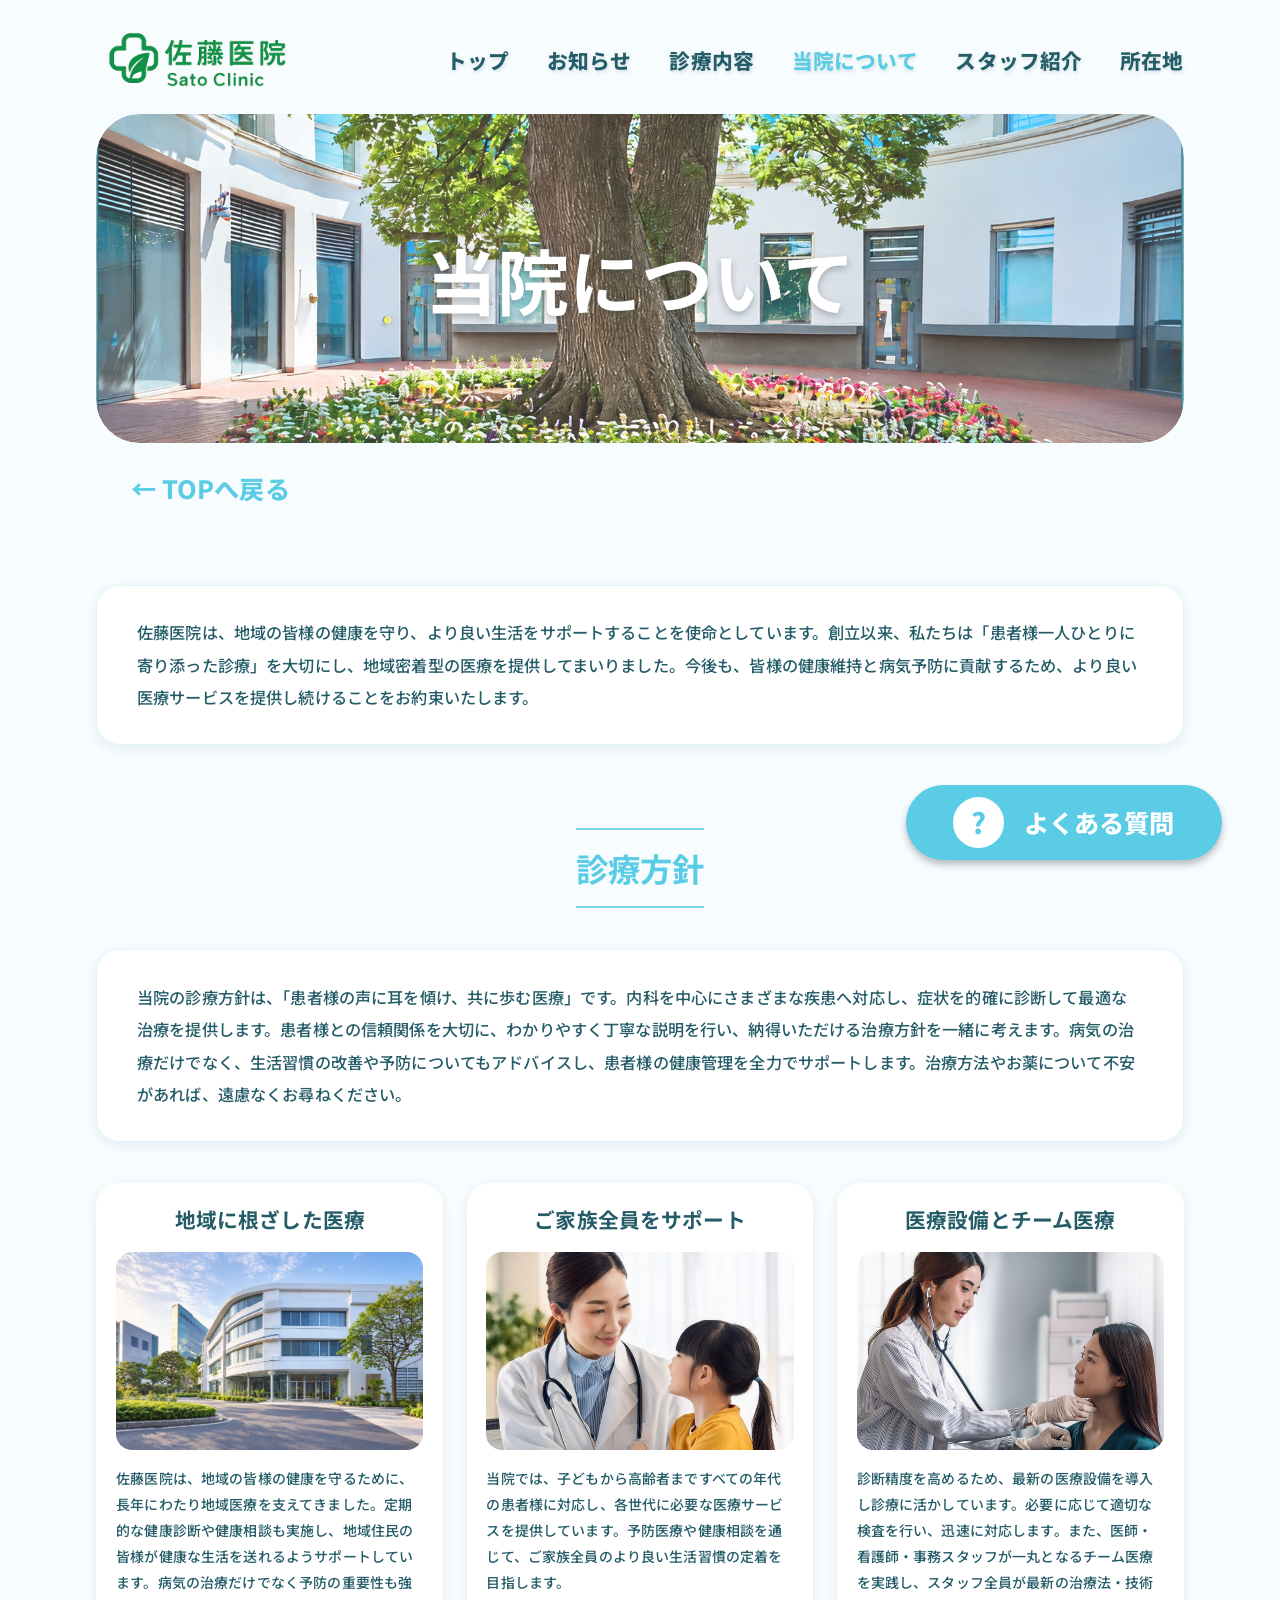
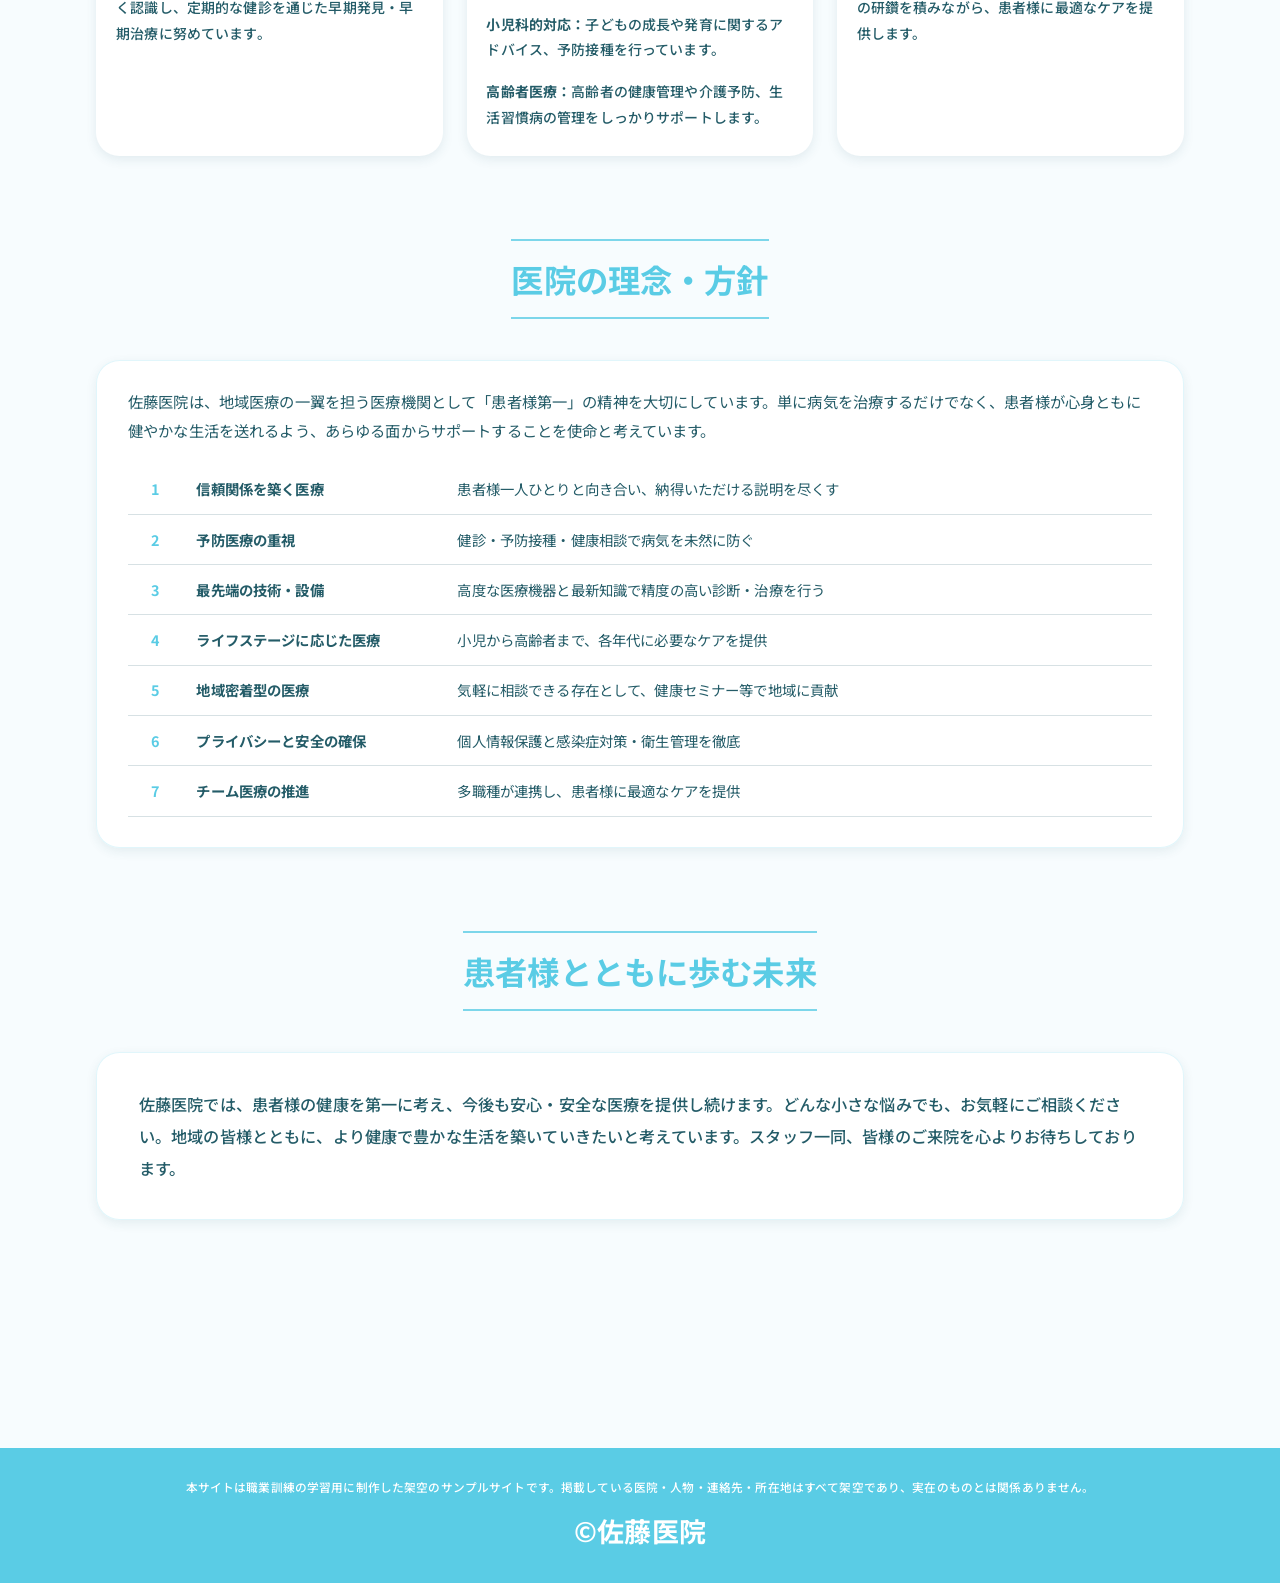
==== commit cd1aa22f: "画像のトリミング調整" ====
--- a/about.html
+++ b/about.html
@@ -42,7 +42,7 @@
     <section class="about-feature-grid" aria-label="当院の特徴">
       <article class="about-feature-card">
         <h2>地域に根ざした医療</h2>
-        <img src="./assets/hero-about.jpg" alt="地域に根ざした医療のイメージ">
+        <img class="about-exterior-image" src="./assets/about-exterior-wide.png" alt="植栽とエントランスを含む佐藤医院の外観">
         <p>佐藤医院は、地域の皆様の健康を守るために、長年にわたり地域医療を支えてきました。定期的な健康診断や健康相談も実施し、地域住民の皆様が健康な生活を送れるようサポートしています。病気の治療だけでなく予防の重要性も強く認識し、定期的な健診を通じた早期発見・早期治療に努めています。</p>
       </article>
       <article class="about-feature-card">
@@ -54,7 +54,7 @@
       </article>
       <article class="about-feature-card">
         <h2>医療設備とチーム医療</h2>
-        <img src="./assets/service-detail-checkup.jpg" alt="医療設備とチーム医療のイメージ">
+        <div class="image-crop image-crop--feature"><img src="./assets/service-detail-checkup.jpg" alt="医療設備とチーム医療のイメージ"></div>
         <p>診断精度を高めるため、最新の医療設備を導入し診療に活かしています。必要に応じて適切な検査を行い、迅速に対応します。また、医師・看護師・事務スタッフが一丸となるチーム医療を実践し、スタッフ全員が最新の治療法・技術の研鑽を積みながら、患者様に最適なケアを提供します。</p>
       </article>
     </section>
@@ -92,5 +92,6 @@
     <p class="disclaimer">本サイトは職業訓練の学習用に制作した架空のサンプルサイトです。掲載している医院・人物・連絡先・所在地はすべて架空であり、実在のものとは関係ありません。</p>
     <p class="copyright">©佐藤医院</p>
   </footer>
+  <script src="./js/image-reveal.js" defer></script>
 </body>
 </html>
--- a/css/style.css
+++ b/css/style.css
@@ -1,3 +1,4 @@
+/* Site dimensions reduced to 90% while preserving layout proportions. */
 :root {
   --accent: #5acce5;
   --frame-bg: #f7fcfe;
@@ -7,7 +8,11 @@
   --shadow-strong: rgba(43, 57, 64, .34);
   --line: #8aaab2;
   --white: #ffffff;
-  --content: 1208px;
+  --content: 1087.2px;
+  --subpage-title-size: 72px;
+  --ui-shadow: 0 4.5px 7.2px rgba(43, 57, 64, .32);
+  --text-shadow-soft: 0 2.7px 7.2px rgba(43, 57, 64, .32);
+  --subpage-title-shadow: var(--text-shadow-soft);
 }
 
 * {
@@ -16,16 +21,16 @@
 
 html {
   scroll-behavior: smooth;
-  scroll-padding-top: 160px;
+  scroll-padding-top: 144px;
 }
 
 body {
   margin: 0;
-  min-width: 1240px;
+  min-width: 1116px;
   color: var(--text);
   background: var(--frame-bg);
   font-family: "Noto Sans JP", sans-serif;
-  font-size: 16px;
+  font-size: 14.4px;
   line-height: 1.8;
   letter-spacing: 0.01em;
 }
@@ -42,10 +47,10 @@
 
 .sr-only {
   position: absolute;
-  width: 1px;
-  height: 1px;
+  width: 0.9px;
+  height: 0.9px;
   padding: 0;
-  margin: -1px;
+  margin: -0.9px;
   overflow: hidden;
   clip: rect(0, 0, 0, 0);
   white-space: nowrap;
@@ -62,13 +67,13 @@
   position: sticky;
   top: 0;
   z-index: 100;
-  padding: 19.5px 0 11.5px;
+  padding: 17.55px 0 10.35px;
   background: var(--frame-bg);
   overflow: visible;
 }
 
 .header-inner {
-  min-height: 96px;
+  min-height: 86.4px;
   display: flex;
   align-items: center;
   justify-content: space-between;
@@ -79,15 +84,15 @@
   flex: 0 0 auto;
   display: flex;
   align-items: center;
-  min-height: 96px;
-  padding: 6px 0;
+  min-height: 86.4px;
+  padding: 5.4px 0;
   overflow: visible;
   background: transparent;
 }
 
 .brand img {
   display: block;
-  width: 228px;
+  width: 205.2px;
   height: auto;
   max-width: none;
   max-height: none;
@@ -101,14 +106,14 @@
 .global-nav {
   display: flex;
   align-items: center;
-  gap: 42px;
-  font-size: 23px;
+  gap: 37.8px;
+  font-size: 20.7px;
   font-weight: 800;
   white-space: nowrap;
 }
 
 .global-nav a {
-  padding: 12px 0;
+  padding: 10.8px 0;
   transition: color .15s ease;
 }
 
@@ -123,7 +128,7 @@
 
 .hero img {
   width: 100%;
-  border-radius: 52px;
+  border-radius: 46.8px;
   box-shadow: none;
 }
 
@@ -131,7 +136,7 @@
   position: relative;
   aspect-ratio: 1208 / 739;
   overflow: hidden;
-  border-radius: 52px;
+  border-radius: 46.8px;
   background: #e3f1f3;
 }
 
@@ -151,17 +156,17 @@
   object-fit: cover;
 }
 .hero-slideshow .hero-slide--waiting img {
-  inset: -12px;
-  width: calc(100% + 24px);
+  inset: -10.8px;
+  width: calc(100% + 21.6px);
   max-width: none;
-  height: calc(100% + 24px);
+  height: calc(100% + 21.6px);
   border-radius: 0;
 }
 .hero-slideshow .hero-slide--digestive img {
-  inset: -48px;
-  width: calc(100% + 96px);
+  inset: -43.2px;
+  width: calc(100% + 86.4px);
   max-width: none;
-  height: calc(100% + 96px);
+  height: calc(100% + 86.4px);
   border-radius: 0;
   object-position: center top;
 }
@@ -169,16 +174,16 @@
 
 .hero-slide-caption {
   position: absolute;
-  left: 160px;
-  bottom: 56px;
+  left: 144px;
+  bottom: 50.4px;
   margin: 0;
   color: #fff;
-  font-size: 60px;
+  font-size: 54px;
   line-height: 1.2;
   font-weight: 800;
-  text-shadow: 0 3px 6px rgba(20,45,51,.65);
+  text-shadow: var(--text-shadow-soft);
   opacity: 0;
-  transform: translateY(12px);
+  transform: translateY(10.8px);
   transition: opacity 2s ease-in-out, transform 2s ease-in-out;
   pointer-events: none;
 }
@@ -191,32 +196,43 @@
   transform: translateY(0);
 }
 
+.hero-slide--waiting .hero-slide-caption {
+  top: 108px;
+  right: 43.2px;
+  bottom: auto;
+  left: 43.2px;
+  font-size: 47.7px;
+  text-align: center;
+  white-space: nowrap;
+}
 .hero-slide--digestive .hero-slide-caption {
-  top: 120px;
-  right: 48px;
+  top: 108px;
+  right: 43.2px;
   bottom: auto;
   left: auto;
-  font-size: 58px;
+  font-size: 52.2px;
   color: var(--text);
   text-shadow: none;
 }
 
 .hero-slide--courtyard .hero-slide-caption {
-  top: 52%;
-  right: 48px;
+  top: 50%;
+  right: 43.2px;
   bottom: auto;
-  left: 48px;
+  left: 43.2px;
+  translate: 0 -50%;
+  font-size: 58.5px;
   text-align: center;
 }
 
 .hero-slideshow-toggle {
   position: absolute;
-  right: 28px;
-  bottom: 24px;
+  right: 25.2px;
+  bottom: 21.6px;
   z-index: 1;
-  padding: 10px 18px;
-  border: 1px solid rgba(255,255,255,.7);
-  border-radius: 24px;
+  padding: 9px 16.2px;
+  border: 0.9px solid rgba(255,255,255,.7);
+  border-radius: 21.6px;
   background: rgba(36,92,104,.85);
   color: #fff;
   font: inherit;
@@ -224,8 +240,8 @@
 }
 
 .hero-slideshow-toggle:focus-visible {
-  outline: 3px solid #fff;
-  outline-offset: 3px;
+  outline: 2.7px solid #fff;
+  outline-offset: 2.7px;
 }
 
 @media (prefers-reduced-motion: reduce) {
@@ -235,7 +251,7 @@
 }
 
 .schedule {
-  padding-top: 95px;
+  padding-top: 85.5px;
   text-align: center;
 }
 
@@ -244,15 +260,15 @@
   border-collapse: collapse;
   table-layout: fixed;
   background: var(--white);
-  font-size: 24px;
+  font-size: 21.6px;
   line-height: 1;
   box-shadow: none;
 }
 
 .schedule-table th,
 .schedule-table td {
-  height: 72px;
-  border: 2px solid #cbd4d8;
+  height: 64.8px;
+  border: 1.8px solid #cbd4d8;
   text-align: center;
   vertical-align: middle;
 }
@@ -266,7 +282,7 @@
 
 .schedule-table thead th:first-child,
 .schedule-table tbody th {
-  width: 195px;
+  width: 175.5px;
 }
 
 .schedule-table .closed {
@@ -275,21 +291,21 @@
 }
 
 .schedule-detail {
-  margin-top: 28px;
-  font-size: 18px;
+  margin-top: 25.2px;
+  font-size: 16.2px;
   font-weight: 500;
 }
 
 .schedule-detail p {
-  margin: 9px 0;
+  margin: 8.1px 0;
 }
 
 .schedule-detail .legend {
   display: flex;
   justify-content: center;
-  gap: 44px;
-  margin-bottom: 20px;
-  font-size: 25px;
+  gap: 39.6px;
+  margin-bottom: 18px;
+  font-size: 22.5px;
 }
 
 .closed-text {
@@ -297,53 +313,53 @@
 }
 
 .news {
-  padding-top: 120px;
+  padding-top: 108px;
   text-align: center;
 }
 
 .pill-title {
-  margin: 0 0 48px;
-  padding: 25px 30px 28px;
+  margin: 0 0 43.2px;
+  padding: 22.5px 27px 25.2px;
   color: #fff;
   background: var(--accent);
-  border-radius: 60px;
-  box-shadow: 0 6px 0 var(--shadow-strong);
-  font-size: 31px;
+  border-radius: 54px;
+  box-shadow: var(--ui-shadow);
+  font-size: 27.9px;
   line-height: 1;
   font-weight: 700;
   text-align: center;
 }
 
 .news-list {
-  width: 1120px;
+  width: 1008px;
   margin: 0 auto;
 }
 
 .news-row {
   display: grid;
-  grid-template-columns: 210px 1fr 170px;
+  grid-template-columns: 189px 1fr 153px;
   align-items: center;
-  min-height: 101px;
-  border-bottom: 1px solid rgba(36, 92, 104, .55);
+  min-height: 90.9px;
+  border-bottom: 0.9px solid rgba(36, 92, 104, .55);
   text-align: left;
 }
 
 .news-row time {
-  padding-left: 68px;
-  font-weight: 700;
-  font-size: 18px;
+  padding-left: 61.2px;
+  font-weight: 700;
+  font-size: 16.2px;
 }
 
 .news-row h3 {
   margin: 0;
-  font-size: 26px;
+  font-size: 23.4px;
   font-weight: 600;
   text-align: center;
 }
 
 .news-row > a {
   justify-self: center;
-  font-size: 14px;
+  font-size: 12.6px;
   font-weight: 700;
 }
 
@@ -351,18 +367,18 @@
 .text-link::before {
   content: "";
   display: inline-block;
-  width: 11px;
-  height: 11px;
-  margin-right: 8px;
+  width: 9.9px;
+  height: 9.9px;
+  margin-right: 7.2px;
   border-radius: 50%;
   background: var(--accent);
-  vertical-align: 1px;
+  vertical-align: 0.9px;
 }
 
 .text-link {
   display: inline-block;
-  margin-top: 28px;
-  font-size: 18px;
+  margin-top: 25.2px;
+  font-size: 16.2px;
   font-weight: 600;
 }
 
@@ -371,9 +387,9 @@
   position: relative;
   width: fit-content;
   max-width: 100%;
-  margin: 0 auto 76px;
+  margin: 0 auto 68.4px;
   color: var(--accent);
-  font-size: 36px;
+  font-size: 32.4px;
   line-height: 1.25;
   font-weight: 700;
   text-align: center;
@@ -386,7 +402,7 @@
   content: "";
   display: block;
   width: 100%;
-  height: 2px;
+  height: 1.8px;
   margin-inline: auto;
   background: var(--accent);
   opacity: .78;
@@ -394,72 +410,72 @@
 
 .section-title::before,
 .framed-title::before {
-  margin-bottom: 20px;
+  margin-bottom: 18px;
 }
 
 .section-title::after,
 .framed-title::after {
-  margin-top: 20px;
+  margin-top: 18px;
 }
 
 .greeting {
-  padding-top: 135px;
+  padding-top: 121.5px;
 }
 
 .greeting-grid {
   display: grid;
-  grid-template-columns: 406px 1fr;
-  gap: 64px;
-  width: 1060px;
+  grid-template-columns: 365.4px 1fr;
+  gap: 57.6px;
+  width: 954px;
   margin: 0 auto;
   align-items: center;
 }
 
 .greeting-grid > img {
-  width: 406px;
-  border-radius: 44px;
+  width: 365.4px;
+  border-radius: 39.6px;
   box-shadow: none;
 }
 
 .greeting-copy {
-  font-size: 17px;
+  font-size: 15.3px;
   line-height: 1.55;
   font-weight: 500;
 }
 
 .greeting-copy p {
-  margin: 0 0 20px;
+  margin: 0 0 18px;
 }
 
 .signature {
-  margin-top: 30px !important;
+  margin-top: 27px !important;
   text-align: right;
   font-weight: 700;
 }
 
 .services {
-  padding-top: 140px;
+  padding-top: 126px;
 }
 
 .service-grid {
   display: grid;
-  grid-template-columns: repeat(2, 506px);
+  grid-template-columns: repeat(2, 455.4px);
   justify-content: center;
-  column-gap: 112px;
-  row-gap: 70px;
+  column-gap: 100.8px;
+  row-gap: 63px;
 }
 
 .service-card img {
-  width: 506px;
-  height: 407px;
+  width: 455.4px;
+  height: 366.3px;
   object-fit: cover;
-  border-radius: 42px;
+  border-radius: 37.8px;
   box-shadow: none;
 }
 
 .service-card h3 {
-  margin: 30px 0 16px;
-  font-size: 26px;
+  margin: 27px 0 14.4px;
+  font-size: 23.4px;
   line-height: 1.25;
   font-weight: 800;
   text-align: center;
@@ -467,7 +483,7 @@
 
 .service-card p {
   margin: 0;
-  font-size: 19px;
+  font-size: 17.1px;
   line-height: 1.75;
   font-weight: 500;
 }
@@ -475,44 +491,44 @@
 .service-more {
   display: block;
   width: max-content;
-  margin: 62px auto 0;
+  margin: 55.8px auto 0;
 }
 
 .about {
-  padding-top: 135px;
+  padding-top: 121.5px;
 }
 
 .about img {
-  width: 1208px;
+  width: 1087.2px;
   height: auto;
   border-radius: 0;
   box-shadow: none;
 }
 
 .staff {
-  padding-top: 155px;
+  padding-top: 139.5px;
 }
 
 .staff-lead {
-  margin: -28px 0 90px;
-  font-size: 18px;
+  margin: -25.2px 0 81px;
+  font-size: 16.2px;
   line-height: 1.95;
   font-weight: 600;
   text-align: center;
 }
 
 .director-profile {
-  width: 1050px;
-  margin: 0 auto 90px;
+  width: 945px;
+  margin: 0 auto 81px;
   display: grid;
-  grid-template-columns: 406px 1fr;
-  gap: 70px;
+  grid-template-columns: 365.4px 1fr;
+  gap: 63px;
   align-items: center;
 }
 
 .director-profile img {
-  width: 406px;
-  height: 406px;
+  width: 365.4px;
+  height: 365.4px;
   object-fit: cover;
   border-radius: 50%;
   box-shadow: none;
@@ -521,8 +537,8 @@
 .director-profile h3,
 .staff-card h3,
 .office-profile h3 {
-  margin: 0 0 12px;
-  font-size: 29px;
+  margin: 0 0 10.8px;
+  font-size: 26.1px;
   line-height: 1.35;
   font-weight: 800;
 }
@@ -530,19 +546,19 @@
 .director-profile p,
 .staff-card p,
 .office-profile p {
-  margin: 4px 0;
-  font-size: 17px;
+  margin: 3.6px 0;
+  font-size: 15.3px;
   line-height: 1.75;
   font-weight: 500;
 }
 
 .staff-grid {
-  width: 1000px;
+  width: 900px;
   margin: 0 auto;
   display: grid;
-  grid-template-columns: repeat(2, 430px);
+  grid-template-columns: repeat(2, 387px);
   justify-content: space-between;
-  gap: 80px;
+  gap: 72px;
 }
 
 .staff-card {
@@ -550,40 +566,40 @@
 }
 
 .staff-card img {
-  width: 320px;
-  height: 320px;
-  margin: 0 auto 28px;
+  width: 288px;
+  height: 288px;
+  margin: 0 auto 25.2px;
   object-fit: cover;
   border-radius: 50%;
 }
 
 .staff-card img,
 .office-profile img {
-  box-shadow: 0 5px 4px rgba(43, 57, 64, .7);
+  box-shadow: var(--ui-shadow);
 }
 
 .staff-card h3 {
   text-align: center;
-  font-size: 25px;
+  font-size: 22.5px;
 }
 
 .office-profile {
-  width: 660px;
-  margin: 105px auto 0;
+  width: 594px;
+  margin: 94.5px auto 0;
   text-align: left;
 }
 
 .office-profile img {
-  width: 320px;
-  height: 320px;
-  margin: 0 auto 28px;
+  width: 288px;
+  height: 288px;
+  margin: 0 auto 25.2px;
   object-fit: cover;
   border-radius: 50%;
 }
 
 .office-profile h3 {
   text-align: center;
-  font-size: 25px;
+  font-size: 22.5px;
 }
 
 .staff .staff-portrait {
@@ -607,96 +623,96 @@
 }
 
 .access {
-  padding-top: 155px;
+  padding-top: 139.5px;
   text-align: center;
 }
 
 .map-image {
-  width: 765px;
-  height: 643px;
+  width: 688.5px;
+  height: 578.7px;
   margin: 0 auto;
   object-fit: cover;
-  border-radius: 42px;
+  border-radius: 37.8px;
 }
 
 .address {
-  margin: 58px 0 0;
-  font-size: 25px;
+  margin: 52.2px 0 0;
+  font-size: 22.5px;
   line-height: 1.45;
   font-weight: 500;
 }
 
 .contact {
-  padding-top: 100px;
+  padding-top: 90px;
 }
 
 .contact-box {
-  width: 920px;
+  width: 828px;
   margin: 0 auto;
-  padding: 34px 58px 44px;
+  padding: 30.6px 52.2px 39.6px;
   background: #fff;
-  border: 2px solid var(--accent);
-  border-radius: 45px;
-  box-shadow: 0 6px 0 var(--shadow-strong);
+  border: 1.8px solid var(--accent);
+  border-radius: 40.5px;
+  box-shadow: var(--ui-shadow);
   color: var(--accent);
   text-align: center;
 }
 
 .contact-box h2 {
-  margin: 0 0 24px;
-  font-size: 36px;
+  margin: 0 0 21.6px;
+  font-size: 32.4px;
   line-height: 1.2;
   font-weight: 800;
 }
 
 .contact-box p {
-  margin: 7px 0;
-  font-size: 22px;
+  margin: 6.3px 0;
+  font-size: 19.8px;
   line-height: 1.55;
   font-weight: 700;
 }
 
 .contact-box .contact-note {
-  margin-top: 31px;
-  font-size: 23px;
+  margin-top: 27.9px;
+  font-size: 20.7px;
 }
 
 .subjects {
-  padding-top: 145px;
-  padding-bottom: 160px;
+  padding-top: 130.5px;
+  padding-bottom: 144px;
   text-align: center;
 }
 
 .subjects .section-title {
-  margin-bottom: 58px;
+  margin-bottom: 52.2px;
 }
 
 .subjects p,
 .subjects-list p {
-  margin: 25px 0;
-  font-size: 31px;
+  margin: 22.5px 0;
+  font-size: 27.9px;
   line-height: 1.55;
   font-weight: 500;
 }
 
 .site-footer {
-  padding: 32px 24px 44px;
+  padding: 28.8px 21.6px 39.6px;
   background: var(--accent);
   color: #fff;
   text-align: center;
 }
 
 .disclaimer {
-  max-width: 1080px;
-  margin: 0 auto 22px;
-  font-size: 13px;
+  max-width: 972px;
+  margin: 0 auto 19.8px;
+  font-size: 11.7px;
   line-height: 1.7;
   font-weight: 500;
 }
 
 .copyright {
   margin: 0;
-  font-size: 30px;
+  font-size: 27px;
   line-height: 1;
   font-weight: 700;
 }
@@ -715,7 +731,7 @@
 }
 
 .global-nav {
-  text-shadow: 1px 2px 0 rgba(36, 92, 104, .16);
+  text-shadow: 0.9px 1.8px 3.6px rgba(36, 92, 104, .16);
 }
 
 .service-card h3,
@@ -752,6 +768,26 @@
   position: relative;
 }
 
+/* Subpage hero titles share a size and shadow; news titles have no shadow. */
+.page-services .sub-hero { position: relative; }
+.page-services .sub-hero img {
+  height: 328.5px;
+  object-fit: cover;
+}
+.services-hero-title {
+  position: absolute;
+  z-index: 1;
+  top: 50%;
+  left: 50%;
+  transform: translate(-50%, -50%);
+  margin: 0;
+  color: #fff;
+  font-size: var(--subpage-title-size);
+  line-height: 1.2;
+  font-weight: 700;
+  white-space: nowrap;
+  text-shadow: var(--subpage-title-shadow);
+}
 .news-hero-title {
   position: absolute;
   z-index: 1;
@@ -760,18 +796,18 @@
   transform: translateY(-50%);
   margin: 0;
   color: #fff;
-  font-size: 60px;
+  font-size: var(--subpage-title-size);
   line-height: 1.2;
   font-weight: 700;
   white-space: nowrap;
-  text-shadow: 0 3px 4px rgba(20, 45, 51, .5);
+  text-shadow: none;
 }
 
 .back-top {
   display: inline-block;
-  margin: 34px 0 66px 38px;
+  margin: 30.6px 0 59.4px 34.2px;
   color: var(--accent);
-  font-size: 28px;
+  font-size: 25.2px;
   line-height: 1.2;
   font-weight: 800;
 }
@@ -789,33 +825,33 @@
 
 /* News */
 .page-news .subpage-main {
-  min-height: 3260px;
+  min-height: 2934px;
 }
 
 .sub-news-list {
-  width: 1180px;
+  width: 1062px;
   margin: 0 auto;
 }
 
 .sub-news-row {
   display: grid;
-  grid-template-columns: 245px 1fr 190px;
+  grid-template-columns: 220.5px 1fr 171px;
   align-items: center;
-  min-height: 108px;
-  border-bottom: 1.5px solid rgba(36, 92, 104, .72);
+  min-height: 97.2px;
+  border-bottom: 1.35px solid rgba(36, 92, 104, .72);
 }
 
 .sub-news-row time {
-  padding-left: 82px;
+  padding-left: 73.8px;
   color: var(--text);
-  font-size: 20px;
+  font-size: 18px;
   font-weight: 800;
 }
 
 .sub-news-row h2 {
   margin: 0;
   color: var(--text);
-  font-size: 27px;
+  font-size: 24.3px;
   line-height: 1.4;
   font-weight: 600;
   text-align: center;
@@ -824,7 +860,7 @@
 .sub-news-row > a {
   justify-self: center;
   color: var(--text);
-  font-size: 14px;
+  font-size: 12.6px;
   font-weight: 800;
 }
 
@@ -832,9 +868,9 @@
 .sub-news-more::before {
   content: "";
   display: inline-block;
-  width: 12px;
-  height: 12px;
-  margin-right: 7px;
+  width: 10.8px;
+  height: 10.8px;
+  margin-right: 6.3px;
   border-radius: 50%;
   background: var(--accent);
   vertical-align: 0;
@@ -843,27 +879,28 @@
 .sub-news-more {
   display: block;
   width: max-content;
-  margin: 34px auto 0;
+  margin: 30.6px auto 0;
   color: var(--text);
-  font-size: 18px;
+  font-size: 16.2px;
   font-weight: 600;
 }
 
 .faq-float {
   position: fixed;
-  right: 64px;
-  bottom: 64px;
+  right: 57.6px;
+  bottom: 39.6px;
   z-index: 10;
   display: flex;
   align-items: center;
-  gap: 22px;
-  min-width: 352px;
-  padding: 18px 34px 18px 22px;
-  border-radius: 54px;
+  justify-content: center;
+  gap: 19.8px;
+  min-width: 316.8px;
+  padding: 12.6px 25.2px;
+  border-radius: 48.6px;
   background: var(--accent);
   color: #fff;
-  box-shadow: 0 5px 8px rgba(43, 57, 64, .32);
-  font-size: 28px;
+  box-shadow: var(--ui-shadow);
+  font-size: 25.2px;
   line-height: 1;
   font-weight: 800;
 }
@@ -871,34 +908,34 @@
 
 /* Services */
 .page-services .subpage-main {
-  padding-bottom: 135px;
+  padding-bottom: 121.5px;
 }
 
 .service-detail-grid {
   display: grid;
   grid-template-columns: repeat(2, 1fr);
-  column-gap: 68px;
-  row-gap: 72px;
-  width: 1208px;
+  column-gap: 61.2px;
+  row-gap: 64.8px;
+  width: 1087.2px;
   margin: 0 auto;
 }
 
 .service-detail-card {
-  width: 570px;
+  width: 513px;
 }
 
 .service-detail-card img {
   width: 100%;
-  height: 458px;
+  height: 412.2px;
   object-fit: cover;
   border-radius: 0;
   box-shadow: none;
 }
 
 .service-detail-card h2 {
-  margin: 30px 0 20px;
+  margin: 27px 0 18px;
   color: var(--text);
-  font-size: 31px;
+  font-size: 27.9px;
   line-height: 1.3;
   font-weight: 800;
   text-align: center;
@@ -907,7 +944,7 @@
 .service-detail-card p {
   margin: 0;
   color: var(--text);
-  font-size: 20px;
+  font-size: 18px;
   line-height: 1.75;
   font-weight: 500;
 }
@@ -919,12 +956,12 @@
 
 /* About */
 .page-about .subpage-main {
-  min-height: 3260px;
+  min-height: 2934px;
 }
 
 .about-detail {
-  width: 1208px;
-  margin: 55px auto 0;
+  width: 1087.2px;
+  margin: 49.5px auto 0;
 }
 
 .about-detail img {
@@ -936,15 +973,15 @@
 
 /* News detail pages */
 .page-news-detail .subpage-main {
-  min-height: 2600px;
-  padding-bottom: 150px;
+  min-height: 2340px;
+  padding-bottom: 135px;
 }
 
 .news-detail-nav {
   display: flex;
   align-items: center;
   justify-content: space-between;
-  margin: 34px 38px 0;
+  margin: 30.6px 34.2px 0;
 }
 
 .news-detail-nav .back-top {
@@ -953,7 +990,7 @@
 
 .back-news {
   color: var(--accent);
-  font-size: 28px;
+  font-size: 25.2px;
   line-height: 1.2;
   font-weight: 700;
 }
@@ -966,15 +1003,15 @@
 }
 
 .news-detail-article {
-  width: 1040px;
-  margin: 110px auto 0;
+  width: 936px;
+  margin: 99px auto 0;
   color: var(--text);
 }
 
 .news-detail-article time {
   display: block;
-  margin-bottom: 20px;
-  font-size: 20px;
+  margin-bottom: 18px;
+  font-size: 18px;
   line-height: 1.4;
   font-weight: 700;
 }
@@ -982,7 +1019,7 @@
 .news-detail-article h2 {
   margin: 0;
   color: var(--text);
-  font-size: 34px;
+  font-size: 30.6px;
   line-height: 1.5;
   font-weight: 700;
   letter-spacing: .02em;
@@ -990,14 +1027,14 @@
 
 .news-detail-divider {
   width: 100%;
-  height: 1px;
-  margin: 34px 0 46px;
+  height: 0.9px;
+  margin: 30.6px 0 41.4px;
   background: rgba(36, 92, 104, .66);
 }
 
 .news-detail-article p {
   margin: 0;
-  font-size: 20px;
+  font-size: 18px;
   line-height: 2.1;
   font-weight: 500;
   letter-spacing: .02em;
@@ -1006,9 +1043,9 @@
 .news-detail-list-link {
   display: block;
   width: max-content;
-  margin: 72px auto 0;
+  margin: 64.8px auto 0;
   color: var(--text);
-  font-size: 28px;
+  font-size: 25.2px;
   font-weight: 600;
 }
 
@@ -1023,38 +1060,38 @@
 
 /* Subpage headings share the index page's lines above and below the text. */
 .framed-title {
-  margin-bottom: 46px;
+  margin-bottom: 41.4px;
 }
 
 .custom-hero img {
   width: 100%;
-  height: 403px;
+  height: 362.7px;
   object-fit: cover;
-  border-radius: 48px;
+  border-radius: 43.2px;
   box-shadow: none;
 }
 
 .breadcrumb {
   display: flex;
-  gap: 10px;
+  gap: 9px;
   align-items: center;
-  margin: 32px 0 0 36px;
-  font-size: 16px;
+  margin: 28.8px 0 0 32.4px;
+  font-size: 14.4px;
   font-weight: 600;
 }
 .breadcrumb a { color: var(--accent); }
 
 .page-intro {
-  width: 1050px;
-  margin: 70px auto 84px;
-  font-size: 20px;
+  width: 945px;
+  margin: 63px auto 75.6px;
+  font-size: 18px;
   line-height: 1.9;
   font-weight: 500;
   text-align: center;
 }
 
 .content-section {
-  margin-top: 92px;
+  margin-top: 82.8px;
 }
 
 .plain-card,
@@ -1062,31 +1099,31 @@
 .faq-card,
 .contact-list {
   background: rgba(255,255,255,.9);
-  border: 1px solid rgba(90,204,229,.18);
-  border-radius: 26px;
-  box-shadow: 0 4px 12px rgba(36,92,104,.09);
+  border: 0.9px solid rgba(90,204,229,.18);
+  border-radius: 23.4px;
+  box-shadow: 0 3.6px 10.8px rgba(36,92,104,.09);
 }
 
 .plain-card {
-  padding: 34px 44px;
+  padding: 30.6px 39.6px;
 }
 .plain-card p {
   margin: 0;
-  font-size: 18px;
+  font-size: 16.2px;
   line-height: 2;
   font-weight: 500;
 }
 
 /* About */
-.about-page-main { padding-bottom: 150px; }
+.about-page-main { padding-bottom: 135px; }
 .about-hero {
   position: relative;
   background: #fff;
-  border-radius: 48px;
+  border-radius: 43.2px;
   overflow: hidden;
 }
 .about-hero img {
-  height: 365px;
+  height: 328.5px;
   object-fit: cover;
   opacity: .82;
 }
@@ -1098,125 +1135,115 @@
   transform: translate(-50%, -50%);
   margin: 0;
   color: #fff;
-  font-size: 60px;
+  font-size: var(--subpage-title-size);
   line-height: 1.2;
   font-weight: 700;
   white-space: nowrap;
-  text-shadow: 0 3px 4px rgba(20, 45, 51, .5);
-}
-.about-hero-title::before {
-  content: "";
-  position: absolute;
-  z-index: -1;
-  inset: -12px -24px;
-  border-radius: 48px;
-  background: rgba(48, 55, 58, .28);
-  filter: blur(10px);
-  pointer-events: none;
+  text-shadow: var(--subpage-title-shadow);
 }
 .about-intro {
-  margin: 24px auto 0;
+  margin: 21.6px auto 0;
 }
 
 .about-feature-grid {
   display: grid;
   grid-template-columns: repeat(3, 1fr);
-  gap: 26px;
-  margin-top: 46px;
+  gap: 23.4px;
+  margin-top: 41.4px;
 }
 .about-feature-card {
-  padding: 24px 22px 28px;
+  padding: 21.6px 19.8px 25.2px;
   background: #fff;
-  border-radius: 26px;
-  box-shadow: 0 4px 12px rgba(36,92,104,.10);
+  border-radius: 23.4px;
+  box-shadow: 0 3.6px 10.8px rgba(36,92,104,.10);
 }
 .about-feature-card h2 {
-  margin: 0 0 20px;
-  font-size: 23px;
+  margin: 0 0 18px;
+  font-size: 20.7px;
   line-height: 1.4;
   text-align: center;
 }
 .about-feature-card img {
   width: 100%;
-  height: 220px;
+  height: 198px;
   object-fit: cover;
-  border-radius: 18px;
+  border-radius: 16.2px;
   box-shadow: none;
 }
 .about-feature-card .about-family-image {
   object-position: right center;
 }
 .about-feature-card p {
-  margin: 18px 0 0;
-  font-size: 15.5px;
+  margin: 16.2px 0 0;
+  font-size: 13.95px;
   line-height: 1.85;
   font-weight: 500;
 }
-.policy-card { padding: 28px 34px 34px; }
+.policy-card { padding: 25.2px 30.6px 30.6px; }
 .policy-intro {
-  margin: 0 0 22px;
-  font-size: 17px;
+  margin: 0 0 19.8px;
+  font-size: 15.3px;
   line-height: 1.9;
 }
 .policy-table {
   width: 100%;
   border-collapse: collapse;
   background: #fff;
-  font-size: 16px;
+  font-size: 14.4px;
 }
 .policy-table th,
 .policy-table td {
-  padding: 13px 16px;
-  border-bottom: 1px solid rgba(36,92,104,.18);
+  padding: 11.7px 14.4px;
+  border-bottom: 0.9px solid rgba(36,92,104,.18);
   text-align: left;
   vertical-align: middle;
 }
 .policy-table th {
-  width: 60px;
+  width: 54px;
   color: var(--accent);
   text-align: center;
 }
 .policy-table td:nth-child(2) {
-  width: 290px;
+  width: 261px;
   font-weight: 700;
 }
 .about-future { margin-bottom: 0; }
-.future-card { padding: 38px 46px; }
+.future-card { padding: 34.2px 41.4px; }
 
 /* FAQ */
-.faq-page-main { padding-bottom: 140px; }
-.faq-section { margin-top: 82px; }
-.faq-card { padding: 18px 28px; }
+.faq-page-main { padding-bottom: 126px; }
+.faq-section { margin-top: 73.8px; }
+.faq-card { padding: 16.2px 25.2px; }
 .faq-card dl { margin: 0; }
 .faq-item {
-  padding: 18px 0 22px;
-  border-bottom: 1px solid rgba(36,92,104,.18);
+  padding: 16.2px 0 19.8px;
+  border-bottom: 0.9px solid rgba(36,92,104,.18);
 }
 .faq-item:last-child { border-bottom: 0; }
 .faq-item dt,
 .faq-item dd {
   display: grid;
-  grid-template-columns: 54px 1fr;
-  gap: 12px;
+  grid-template-columns: 48.6px 1fr;
+  gap: 10.8px;
   align-items: start;
   margin: 0;
 }
 .faq-item dt {
-  padding: 14px 18px;
+  padding: 12.6px 16.2px;
   background: rgba(90,204,229,.10);
-  border-radius: 12px;
-  font-size: 18px;
+  border-radius: 10.8px;
+  font-size: 16.2px;
   font-weight: 700;
 }
 .faq-item dd {
-  padding: 17px 18px 0;
-  font-size: 16px;
+  padding: 15.3px 16.2px 0;
+  font-size: 14.4px;
   line-height: 1.8;
   font-weight: 500;
 }
 .faq-item span {
   color: var(--accent);
-  font-size: 18px;
+  font-size: 16.2px;
   font-weight: 800;
 }
 .faq-page-main .page-intro,
@@ -1224,21 +1251,21 @@
   display: flex;
   align-items: center;
   justify-content: center;
-  padding: 27px 34px 21px;
+  padding: 24.3px 30.6px 18.9px;
   background: rgba(90,204,229,.08);
-  border-radius: 18px;
+  border-radius: 16.2px;
 }
 .faq-closing {
-  width: 840px;
-  margin: 86px auto 0;
-  font-size: 18px;
+  width: 756px;
+  margin: 77.4px auto 0;
+  font-size: 16.2px;
   line-height: 1.8;
   text-align: center;
   font-weight: 600;
 }
 
 /* Location */
-.location-page-main { padding-bottom: 140px; }
+.location-page-main { padding-bottom: 126px; }
 .location-schedule .schedule-detail {
   text-align: center;
 }
@@ -1246,47 +1273,48 @@
   text-align: center;
 }
 .center-note {
-  margin: 28px 0 0;
-  font-size: 17px;
+  margin: 25.2px 0 0;
+  font-size: 15.3px;
   text-align: center;
 }
 .location-grid {
   display: grid;
-  grid-template-columns: 650px 1fr;
-  gap: 48px;
+  grid-template-columns: 585px 1fr;
+  gap: 43.2px;
   align-items: stretch;
 }
 .location-grid > img {
-  width: 650px;
-  height: 500px;
-  object-fit: cover;
-  border-radius: 28px;
+  width: 585px;
+  align-self: start;
+  height: auto;
+  object-fit: contain;
+  border-radius: 25.2px;
   box-shadow: none;
 }
 .location-copy {
-  padding: 28px 28px;
+  padding: 25.2px 25.2px;
   background: rgba(255,255,255,.65);
-  border-radius: 22px;
-  font-size: 20px;
+  border-radius: 19.8px;
+  font-size: 18px;
   line-height: 1.8;
   font-weight: 500;
 }
 .location-copy p { margin: 0; }
 .location-copy hr {
   border: 0;
-  border-top: 1px solid rgba(36,92,104,.28);
-  margin: 28px 0;
+  border-top: 0.9px solid rgba(36,92,104,.28);
+  margin: 25.2px 0;
 }
 .contact-list {
-  width: 820px;
+  width: 738px;
   margin: 0 auto;
-  padding: 28px 70px;
+  padding: 25.2px 63px;
 }
 .contact-list p {
   display: grid;
-  grid-template-columns: 130px 28px 1fr;
-  margin: 10px 0;
-  font-size: 20px;
+  grid-template-columns: 117px 25.2px 1fr;
+  margin: 9px 0;
+  font-size: 18px;
   line-height: 1.6;
 }
 .contact-list span { font-weight: 700; }
@@ -1297,20 +1325,20 @@
   display: flex;
   align-items: center;
   justify-content: center;
-  flex: 0 0 80px;
-  width: 80px;
-  height: 80px;
+  flex: 0 0 50.4px;
+  width: 50.4px;
+  height: 50.4px;
   border-radius: 50%;
   background: #fff;
   color: var(--accent);
-  font-size: 44px;
+  font-size: 28.8px;
   line-height: 1;
   font-weight: 800;
 }
 
 /* Keep subpage hero corners aligned with the original site */
 .sub-hero img {
-  border-radius: 48px;
+  border-radius: 43.2px;
 }
 
 /* Footer remains compact so the source disclaimer is readable. */
@@ -1318,65 +1346,221 @@
 
 
 /* News archive */
-.archive-main { padding: 46px 0 210px; }
-.archive-content { margin: 38px 28px 0; }
-.archive-heading { margin: 0 28px; font-size: 38px; line-height: 1.5; }
+.archive-main { padding: 41.4px 0 189px; }
+.archive-content { margin: 34.2px 25.2px 0; }
+.archive-heading { margin: 0 25.2px; font-size: 34.2px; line-height: 1.5; }
 .archive-heading::after {
   content: "";
   display: block;
-  width: 70px;
-  height: 6px;
-  margin-top: 20px;
-  border-radius: 3px;
+  width: 63px;
+  height: 5.4px;
+  margin-top: 18px;
+  border-radius: 2.7px;
   background: var(--accent);
 }
-.archive-intro { margin: 30px 0 34px; font-size: 20px; }
-.archive-years { display: flex; gap: 20px; margin-bottom: 54px; }
+.archive-intro { margin: 27px 0 30.6px; font-size: 18px; }
+.archive-years { display: flex; gap: 18px; margin-bottom: 48.6px; }
 .archive-year-button {
-  min-width: 240px;
-  padding: 14px 30px;
-  border: 1.5px solid var(--accent);
-  border-radius: 24px;
+  min-width: 216px;
+  padding: 12.6px 27px;
+  border: 1.35px solid var(--accent);
+  border-radius: 21.6px;
   background: #fff;
   color: var(--text);
   font: inherit;
-  font-size: 22px;
+  font-size: 19.8px;
   font-weight: 700;
   cursor: pointer;
 }
 .archive-year-button[aria-pressed="true"] { background: var(--accent); color: #fff; }
-.archive-year-section h2 { margin: 0 0 20px; font-size: 32px; }
-.archive-year-section + .archive-year-section { margin-top: 48px; }
+.archive-year-section h2 { margin: 0 0 18px; font-size: 28.8px; }
+.archive-year-section + .archive-year-section { margin-top: 43.2px; }
 .archive-year-section[hidden] { display: none; }
 .archive-list,
 .archive-empty {
-  padding: 0 24px;
-  border: 1px solid rgba(90, 204, 229, .25);
-  border-radius: 22px;
+  padding: 0 21.6px;
+  border: 0.9px solid rgba(90, 204, 229, .25);
+  border-radius: 19.8px;
   background: #fff;
 }
 .archive-row {
   display: grid;
-  grid-template-columns: 190px 1fr 185px;
-  gap: 24px;
+  grid-template-columns: 171px 1fr 166.5px;
+  gap: 21.6px;
   align-items: center;
-  min-height: 108px;
-  padding: 22px 10px;
-  border-bottom: 1px solid rgba(90, 204, 229, .4);
+  min-height: 97.2px;
+  padding: 19.8px 9px;
+  border-bottom: 0.9px solid rgba(90, 204, 229, .4);
 }
 .archive-row:last-child { border-bottom: 0; }
 .archive-date {
-  border-right: 1px solid rgba(90, 204, 229, .4);
-  font-size: 19px;
+  border-right: 0.9px solid rgba(90, 204, 229, .4);
+  font-size: 17.1px;
   font-weight: 500;
 }
-.archive-row h3 { margin: 0; font-size: 23px; line-height: 1.5; }
-.archive-row > a { justify-self: end; color: var(--text); font-size: 17px; font-weight: 700; }
+.archive-row h3 { margin: 0; font-size: 20.7px; line-height: 1.5; }
+.archive-row > a { justify-self: end; color: var(--text); font-size: 15.3px; font-weight: 700; }
 .archive-row > a::after { content: " →"; color: var(--accent); }
-.archive-empty { margin: 0; padding: 38px 34px; font-size: 20px; }
+.archive-empty { margin: 0; padding: 34.2px 30.6px; font-size: 18px; }
 .archive-row a:hover { text-decoration: underline; }
 .archive-year-button:focus-visible,
 .archive-content a:focus-visible {
-  outline: 3px solid var(--text);
-  outline-offset: 5px;
-}
+  outline: 2.7px solid var(--text);
+  outline-offset: 4.5px;
+}
+
+.page-news-archive .news-detail-list-link {
+  font-size: 16.2px;
+}
+
+
+/* Greeting and service images reveal once as they enter the viewport. */
+.image-reveal {
+  opacity: 1;
+  transform: translate(0, 0);
+  transition: opacity .7s ease-out, transform .7s cubic-bezier(.16, 1, .3, 1);
+}
+.image-reveal.image-reveal-pending {
+  opacity: 0;
+  transform: translateY(28.8px);
+}
+.image-reveal.image-reveal-zoom {
+  transition: opacity .9s ease-out, transform .9s cubic-bezier(.16, 1, .3, 1);
+}
+.image-reveal.image-reveal-pending.image-reveal-zoom {
+  transform: scale(1.025);
+}
+.image-reveal.image-reveal-pending.image-reveal-from-left {
+  transform: translateX(-28.8px);
+}
+@media (prefers-reduced-motion: reduce) {
+  .image-reveal,
+  .image-reveal.image-reveal-pending,
+  .image-reveal.image-reveal-zoom,
+  .image-reveal.image-reveal-pending.image-reveal-zoom,
+  .image-reveal.image-reveal-pending.image-reveal-from-left {
+    opacity: 1;
+    transform: none;
+    transition: none;
+  }
+}
+
+/* Crop the photo and draw consistent rounded corners independently of the text. */
+.about-banner {
+  position: relative;
+  isolation: isolate;
+  aspect-ratio: 1208 / 732;
+  overflow: hidden;
+  border-radius: 43.2px;
+  color: #fff;
+  background: var(--frame-bg);
+}
+.about .about-banner > img {
+  position: absolute;
+  inset: -2%;
+  width: 104%;
+  max-width: none;
+  height: 104%;
+  object-fit: cover;
+  object-position: center;
+  border-radius: 0;
+}
+.about-banner-title {
+  position: absolute;
+  top: 7.5%;
+  left: 0;
+  right: 0;
+  margin: 0;
+  font-size: 43.2px;
+  line-height: 1.2;
+  font-weight: 700;
+  text-align: center;
+  text-shadow: var(--text-shadow-soft);
+}
+.about-banner-description {
+  position: absolute;
+  z-index: 1;
+  bottom: 13.5%;
+  left: 13.5%;
+  right: 13.5%;
+  margin: 0;
+  font-size: 21.6px;
+  line-height: 1.7;
+  font-weight: 700;
+  text-shadow: var(--text-shadow-soft);
+}
+.about-banner-description::before {
+  content: "";
+  position: absolute;
+  z-index: -1;
+  inset: -14.4px -21.6px;
+  border-radius: 21.6px;
+  background: rgba(48, 55, 58, .24);
+  filter: blur(14.4px);
+  pointer-events: none;
+}
+.about-banner-more {
+  position: absolute;
+  bottom: 4.5%;
+  left: 0;
+  right: 0;
+  font-size: 25.2px;
+  line-height: 1.3;
+  font-weight: 700;
+  text-align: center;
+  text-shadow: var(--text-shadow-soft);
+}
+.about-banner-more::before {
+  content: "";
+  display: inline-block;
+  width: 16.2px;
+  height: 16.2px;
+  margin-right: 5.4px;
+  border-radius: 50%;
+  background: var(--accent);
+}
+.about-banner:focus-visible { outline: 2.7px solid var(--text); outline-offset: 5.4px; }
+.about-banner:hover .about-banner-more { text-decoration: underline; }
+
+.about-feature-card .about-exterior-image {
+  object-position: center;
+}
+
+
+/* Mask embedded photo borders without changing the surrounding card layout. */
+.image-crop {
+  position: relative;
+  overflow: hidden;
+  --crop-overhang: 2%;
+}
+.image-crop--greeting {
+  width: 365.4px;
+  aspect-ratio: 406 / 507;
+  border-radius: 39.6px;
+}
+.image-crop--service {
+  width: 455.4px;
+  height: 366.3px;
+  border-radius: 37.8px;
+}
+.image-crop--detail {
+  width: 100%;
+  height: 412.2px;
+  border-radius: 43.2px;
+}
+.image-crop--feature {
+  width: 100%;
+  height: 198px;
+  border-radius: 16.2px;
+}
+.image-crop--vaccine { --crop-overhang: 4%; }
+.image-crop > img {
+  position: absolute;
+  inset: calc(0% - var(--crop-overhang));
+  width: calc(100% + var(--crop-overhang) + var(--crop-overhang));
+  max-width: none;
+  height: calc(100% + var(--crop-overhang) + var(--crop-overhang));
+  object-fit: cover;
+  border-radius: 0;
+  box-shadow: none;
+}
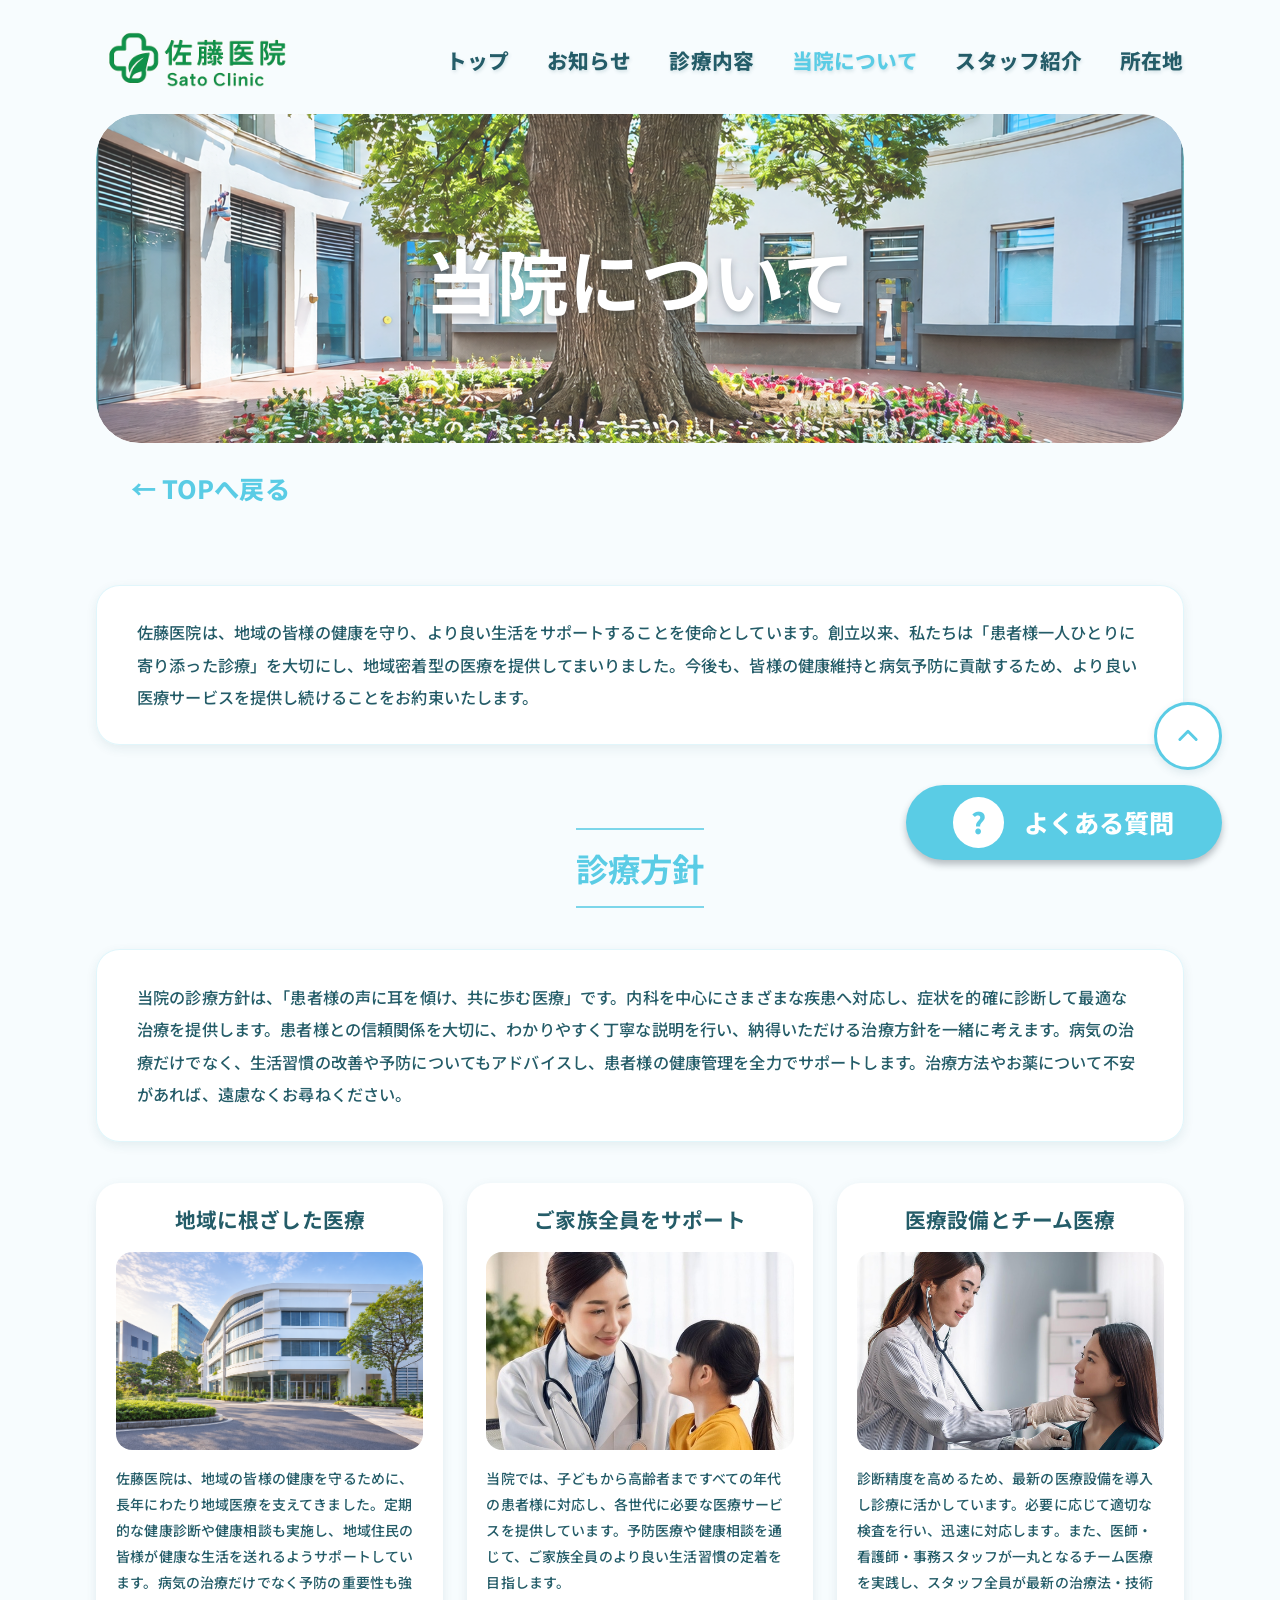
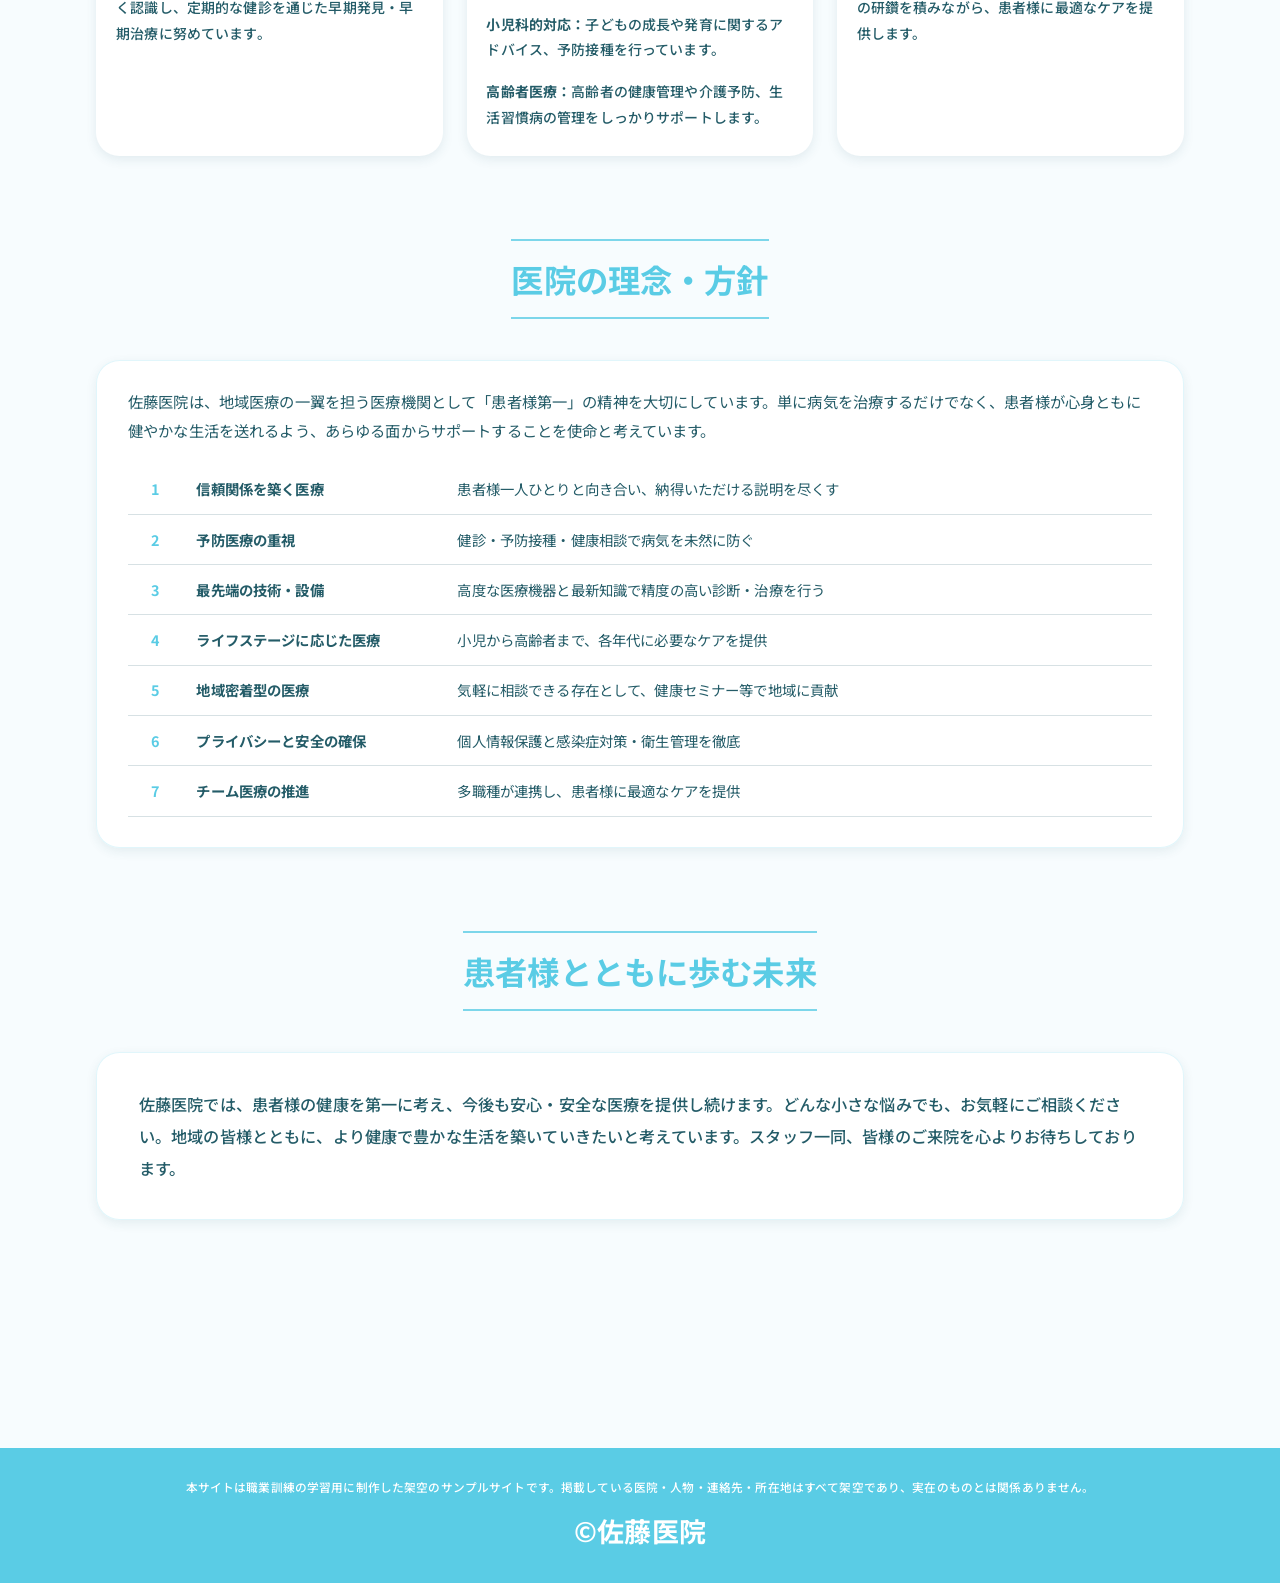
==== commit 7f62da56: "TOPに戻るボタンを配置" ====
--- a/about.html
+++ b/about.html
@@ -9,15 +9,28 @@
   <link rel="preconnect" href="https://fonts.gstatic.com" crossorigin>
   <link href="https://fonts.googleapis.com/css2?family=Noto+Sans+JP:wght@400;500;600;700;800&display=swap" rel="stylesheet">
   <link rel="stylesheet" href="./css/style.css">
+  <link rel="stylesheet" href="./css/responsive.css">
 </head>
-<body class="subpage page-about">
+<body id="page-top" class="subpage page-about">
   <header class="site-header" id="top">
     <div class="header-inner">
       <a class="brand" href="./index.html" aria-label="佐藤医院 トップへ">
         <img src="./assets/logo.png" alt="佐藤医院 Sato Clinic">
       </a>
-      <nav class="global-nav" aria-label="メインナビゲーション">
+            <button class="menu-toggle" type="button" aria-controls="global-nav" aria-expanded="false" aria-label="メニューを開く" hidden>
+        <span class="menu-toggle-lines" aria-hidden="true"><span></span></span>
+        <span class="menu-toggle-label" aria-hidden="true">MENU</span>
+      </button>
+      <nav id="global-nav" class="global-nav" aria-label="メインナビゲーション">
         <a href="./index.html">トップ</a> <a href="./news.html">お知らせ</a> <a href="./services.html">診療内容</a> <a class="is-current" href="./about.html">当院について</a> <a href="./index.html#staff">スタッフ紹介</a> <a href="./location.html">所在地</a>
+        <div class="mobile-nav-links">
+          <a href="./index.html">トップ</a>
+          <a href="./news.html">お知らせ</a>
+          <a href="./services.html">診療内容</a>
+          <a href="./about.html">当院について</a>
+          <a href="./index.html#staff">スタッフ紹介</a>
+          <a href="./location.html">所在地</a>
+        </div>
       </nav>
     </div>
   </header>
@@ -84,6 +97,10 @@
       </div>
     </section>
   </main>
+  <a class="page-top-float" href="#page-top" aria-label="ページの先頭へ戻る" title="ページの先頭へ戻る">
+    <svg viewBox="0 0 24 24" width="28" height="28" fill="none" stroke="currentColor" stroke-width="2.5" stroke-linecap="round" stroke-linejoin="round" aria-hidden="true" focusable="false"><path d="m5 15 7-7 7 7"></path></svg>
+  </a>
+
   <a class="faq-float" href="./faq.html" aria-label="よくある質問">
     <span class="faq-float-icon" aria-hidden="true">?</span>
     <span>よくある質問</span>
@@ -93,5 +110,6 @@
     <p class="copyright">©佐藤医院</p>
   </footer>
   <script src="./js/image-reveal.js" defer></script>
+  <script src="./js/mobile-nav.js" defer></script>
 </body>
 </html>
--- a/css/style.css
+++ b/css/style.css
@@ -627,12 +627,31 @@
   text-align: center;
 }
 
-.map-image {
-  width: 688.5px;
-  height: 578.7px;
+.map-reference {
+  width: 100%;
+  align-self: start;
+}
+
+.map-reference--home {
+  width: min(100%, 688.5px);
   margin: 0 auto;
-  object-fit: cover;
-  border-radius: 37.8px;
+}
+
+.map-embed {
+  display: block;
+  width: 100%;
+  height: auto;
+  aspect-ratio: 688.5 / 578.7;
+  min-height: 240px;
+  border: 0;
+  border-radius: 25.2px;
+}
+
+.map-note {
+  margin: 16px 0 0;
+  font-size: 14px;
+  line-height: 1.8;
+  text-align: left;
 }
 
 .address {
@@ -769,10 +788,21 @@
 }
 
 /* Subpage hero titles share a size and shadow; news titles have no shadow. */
-.page-services .sub-hero { position: relative; }
+.page-services .sub-hero {
+  position: relative;
+  height: 328.5px;
+  overflow: hidden;
+  border-radius: 43.2px;
+}
 .page-services .sub-hero img {
-  height: 328.5px;
+  position: absolute;
+  inset: -21.6px;
+  width: calc(100% + 43.2px);
+  max-width: none;
+  height: calc(100% + 43.2px);
   object-fit: cover;
+  border-radius: 0;
+  box-shadow: none;
 }
 .services-hero-title {
   position: absolute;
@@ -883,6 +913,41 @@
   color: var(--text);
   font-size: 16.2px;
   font-weight: 600;
+}
+
+.page-top-float {
+  position: fixed;
+  right: 57.6px;
+  bottom: calc(130px + env(safe-area-inset-bottom, 0px));
+  z-index: 10;
+  display: grid;
+  place-items: center;
+  width: 68px;
+  height: 68px;
+  border: 3px solid var(--accent);
+  border-radius: 50%;
+  background: #fff;
+  color: var(--accent);
+  box-shadow: 0 3px 8px rgba(36, 92, 104, .12);
+  transition: background-color .2s, color .2s;
+}
+
+.page-top-float:hover {
+  background: var(--accent);
+  color: #fff;
+}
+
+.page-top-float:focus-visible {
+  outline: 3px solid var(--text);
+  outline-offset: 4px;
+}
+
+.menu-open .page-top-float {
+  display: none;
+}
+
+@media (prefers-reduced-motion: reduce) {
+  .page-top-float { transition: none; }
 }
 
 .faq-float {
@@ -1564,3 +1629,26 @@
   border-radius: 0;
   box-shadow: none;
 }
+
+/* 所在地TOP画像のタイトルを中央に揃え、背景を少し暗くする。 */
+.location-hero {
+  position: relative;
+  container-type: inline-size;
+}
+.location-hero img {
+  filter: brightness(0.9);
+}
+.location-hero-title {
+  position: absolute;
+  z-index: 1;
+  top: 50%;
+  left: 50%;
+  margin: 0;
+  transform: translate(-50%, -50%);
+  color: #fff;
+  font-size: 6cqw;
+  font-weight: 700;
+  line-height: 1.2;
+  white-space: nowrap;
+  text-shadow: var(--text-shadow-soft);
+}
--- a/css/responsive.css
+++ b/css/responsive.css
@@ -0,0 +1,270 @@
+/* Fluid desktop layout, tablet at 768px, phone at 480px. */
+body { min-width: 0; }
+.section-shell, .header-inner { width: min(var(--content), calc(100% - 48px)); }
+main { overflow-wrap: anywhere; }
+main *, .header-inner > * { min-width: 0; }
+.news-list, .sub-news-list, .greeting-grid, .director-profile, .staff-grid,
+.office-profile, .contact-box, .service-detail-grid, .service-detail-card,
+.news-detail-article, .page-intro, .faq-closing, .contact-list, .about-detail {
+  max-width: 100%;
+}
+.greeting-grid { grid-template-columns: minmax(0, 38.3%) minmax(0, 1fr); gap: clamp(24px, 5vw, 57.6px); }
+.director-profile { grid-template-columns: minmax(0, 38.7%) minmax(0, 1fr); gap: clamp(24px, 5vw, 63px); }
+.service-grid { grid-template-columns: repeat(2, minmax(0, 1fr)); column-gap: clamp(24px, 8vw, 100.8px); }
+.staff-grid { grid-template-columns: repeat(2, minmax(0, 1fr)); gap: clamp(24px, 6vw, 72px); }
+.service-detail-card { width: 100%; }
+.service-detail-card--single { width: calc((100% - 61.2px) / 2); }
+.about-feature-grid { grid-template-columns: repeat(3, minmax(0, 1fr)); }
+.location-grid { grid-template-columns: minmax(0, 54%) minmax(0, 1fr); gap: 4%; }
+.location-grid > img { width: 100%; }
+.image-crop--greeting, .image-crop--service { width: 100%; }
+.image-crop--service { height: auto; aspect-ratio: 506 / 407; }
+.image-crop--detail { height: auto; aspect-ratio: 597 / 480; }
+.director-profile img { width: 100%; height: auto; aspect-ratio: 1; }
+.mobile-nav-links, .menu-toggle { display: none; }
+.menu-toggle[hidden] { display: none !important; }
+a:focus-visible, button:focus-visible { outline: 3px solid var(--text); outline-offset: 4px; }
+
+@media (max-width: 1116px) {
+  .global-nav { gap: clamp(10px, 2vw, 28px); font-size: clamp(14px, 1.8vw, 20px); }
+  .brand img { width: clamp(140px, 18vw, 205.2px); }
+  .news-row { grid-template-columns: 140px minmax(0, 1fr) 130px; }
+  .news-row time { padding-left: 12px; }
+  .news-row h3 { font-size: clamp(18px, 2.1vw, 23.4px); }
+  .sub-news-row { grid-template-columns: 150px minmax(0, 1fr) 140px; }
+  .sub-news-row time { padding-left: 12px; }
+  .sub-news-row h2 { font-size: clamp(18px, 2.2vw, 24.3px); }
+  .hero-slide--courtyard .hero-slide-caption { font-size: clamp(28px, 5.2vw, 58.5px); }
+  .hero-slide--waiting .hero-slide-caption { font-size: clamp(20px, 4.2vw, 47.7px); top: 15%; left: 4%; right: 4%; }
+  .hero-slide--digestive .hero-slide-caption { font-size: clamp(26px, 4.6vw, 52.2px); top: 15%; right: 4%; }
+  .hero-slide--family .hero-slide-caption { font-size: clamp(26px, 4.8vw, 54px); left: 8%; bottom: 8%; }
+  .about-banner-title { font-size: clamp(30px, 4vw, 43.2px); }
+  .about-banner-description { font-size: clamp(16px, 1.9vw, 21.6px); left: 10%; right: 10%; }
+  .about-banner-more { font-size: clamp(18px, 2.2vw, 25.2px); }
+  .archive-row { grid-template-columns: 140px minmax(0, 1fr) 145px; gap: 14px; }
+  .archive-row h3 { font-size: 19px; }
+}
+
+@media (max-width: 768px) {
+  :root { --subpage-title-size: clamp(30px, 6vw, 44px); --mobile-header-height: 76px; }
+  html { scroll-padding-top: calc(var(--mobile-header-height) + 20px); }
+  body { font-size: 16px; }
+  .section-shell, .header-inner { width: calc(100% - 40px); }
+  .site-header { height: var(--mobile-header-height); padding: 10px 0; }
+  .header-inner, .brand { min-height: 0; height: 100%; }
+  .brand { padding: 0; }
+  .brand img { width: 160px; }
+  .menu-toggle {
+    display: inline-flex; flex-direction: column; align-items: center; justify-content: center;
+    gap: 6px; width: 52px; min-height: 52px; padding: 8px; border: 0; border-radius: 12px;
+    background: var(--accent); color: #fff; font: inherit; cursor: pointer; z-index: 102;
+  }
+  .menu-toggle-lines { position: relative; display: block; width: 26px; height: 20px; }
+  .menu-toggle-lines::before, .menu-toggle-lines::after, .menu-toggle-lines span {
+    position: absolute; left: 0; width: 100%; height: 2px; border-radius: 2px; background: currentColor;
+  }
+  .menu-toggle-lines::before { content: ""; top: 0; }
+  .menu-toggle-lines span { top: 9px; }
+  .menu-toggle-lines::after { content: ""; bottom: 0; }
+  .menu-toggle-label { font-size: 10px; line-height: 1; font-weight: 700; }
+  .menu-toggle[aria-expanded="true"] .menu-toggle-lines::before { top: 9px; transform: rotate(45deg); }
+  .menu-toggle[aria-expanded="true"] .menu-toggle-lines::after { top: 9px; transform: rotate(-45deg); }
+  .menu-toggle[aria-expanded="true"] .menu-toggle-lines span { opacity: 0; }
+  .global-nav { flex-wrap: wrap; gap: 8px 16px; font-size: 15px; white-space: normal; }
+  body:not(.nav-ready) .site-header { height: auto; }
+  body:not(.nav-ready) .header-inner { flex-wrap: wrap; gap: 12px; }
+  .nav-ready .global-nav { display: none; }
+  .nav-ready .global-nav.is-open {
+    display: block; position: fixed; inset: var(--mobile-header-height) 0 0; z-index: 101;
+    padding: 12px 24px max(32px, env(safe-area-inset-bottom)); overflow-y: auto;
+    overscroll-behavior: contain; background: color-mix(in srgb, var(--accent) 50%, #fff); color: #fff; text-shadow: none;
+  }
+  .nav-ready .global-nav > a { display: none; }
+  .global-nav.is-open .mobile-nav-links { display: flex; flex-direction: column; }
+  .mobile-nav-links a {
+    display: flex; align-items: center; justify-content: space-between; gap: 16px;
+    min-height: 72px; padding: 18px 8px; font-size: clamp(24px, 4.8vw, 34px);
+    line-height: 1.3; font-weight: 700; border-bottom: 1px solid rgba(255,255,255,.3); color: #fff;
+  }
+  .mobile-nav-links a::after { content: "›"; font-size: 40px; font-weight: 400; line-height: 1; }
+  .mobile-nav-links a:hover, .mobile-nav-links a:focus-visible { color: #fff; background: rgba(255,255,255,.15); }
+  body.menu-open { position: fixed; width: 100%; overflow: hidden; }
+  .menu-open .site-header { background: color-mix(in srgb, var(--accent) 5%, #fff); }
+  .menu-open .menu-toggle { background: transparent; color: var(--accent); }
+  .menu-open .faq-float { display: none; }
+  .hero-slideshow { border-radius: 24px; }
+  .hero-slide--courtyard .hero-slide-caption { left: 5%; right: 5%; font-size: clamp(24px, 4.8vw, 36px); }
+  .hero-slide--waiting .hero-slide-caption { top: 15%; font-size: clamp(15px, 3.6vw, 27px); white-space: normal; text-wrap: balance; }
+  .hero-slide--digestive .hero-slide-caption { font-size: clamp(22px, 4.3vw, 32px); }
+  .hero-slide--family .hero-slide-caption { font-size: clamp(24px, 4.8vw, 36px); }
+  .hero-slideshow-toggle { right: 12px; bottom: 12px; padding: 8px 12px; font-size: 12px; }
+  .schedule { padding-top: 36px; }
+  .schedule-table { font-size: 16px; }
+  .schedule-table th, .schedule-table td { height: 52px; border-width: 1px; }
+  .schedule-table thead th:first-child, .schedule-table tbody th { width: 24%; }
+  .schedule-detail { font-size: 16px; margin-top: 20px; }
+  .schedule-detail .legend { font-size: 18px; gap: 28px; }
+  .news, .greeting, .services, .about, .staff, .access, .contact, .subjects { padding-top: 64px; }
+  .subjects { padding-bottom: 72px; }
+  .pill-title { font-size: 24px; padding: 18px 24px; margin-bottom: 24px; }
+  .news-list, .sub-news-list { width: 100%; }
+  .news-row, .sub-news-row { grid-template-columns: 110px minmax(0, 1fr); gap: 8px 14px; padding: 18px 0; min-height: 0; }
+  .news-row time, .sub-news-row time { padding-left: 0; font-size: 14px; }
+  .news-row h3, .sub-news-row h2 { font-size: 18px; text-align: left; }
+  .news-row > a, .sub-news-row > a { grid-column: 2; justify-self: end; font-size: 14px; padding: 8px 0; }
+  .news-row {
+    grid-template-columns: minmax(0, 1fr) auto;
+    grid-template-areas: "date more" "title more";
+    gap: 4px 14px;
+  }
+  .news-row time { grid-area: date; }
+  .news-row h3 { grid-area: title; }
+  .news-row > a { grid-area: more; align-self: center; white-space: nowrap; }
+  .text-link, .sub-news-more { max-width: 100%; font-size: 16px; padding-block: 12px; }
+  .section-title, .framed-title { font-size: 28px; margin-bottom: 32px; }
+  .section-title::before, .framed-title::before { margin-bottom: 12px; }
+  .section-title::after, .framed-title::after { margin-top: 12px; }
+  .greeting-grid { width: 100%; grid-template-columns: 1fr; gap: 28px; }
+  .image-crop--greeting { width: min(100%, 406px); margin-inline: auto; }
+  .greeting-copy, .service-card p, .director-profile p, .staff-card p, .office-profile p { font-size: 16px; line-height: 1.8; }
+  .service-grid, .service-detail-grid { width: 100%; gap: 32px 24px; }
+  .service-card h3, .service-detail-card h2 { font-size: 22px; line-height: 1.4; margin: 20px 0 12px; }
+  .image-crop--service, .image-crop--detail { border-radius: 24px; }
+  .service-detail-card p { font-size: 16px; }
+  .service-detail-card--single { width: calc((100% - 24px) / 2); }
+  .service-more { width: fit-content; margin: 28px auto 0; }
+  .about-banner { display: flex; flex-direction: column; aspect-ratio: auto; border-radius: 24px; background: #fff; color: var(--text); border: 1px solid rgba(90,204,229,.25); }
+  .about .about-banner > img { position: static; inset: auto; width: 100%; max-width: 100%; height: auto; aspect-ratio: 1611 / 976; object-fit: cover; order: 1; clip-path: inset(1% round 22px); }
+  .about-banner-title { position: static; order: 2; margin: 24px 20px 0; font-size: 28px; text-shadow: none; }
+  .about-banner-description { position: static; order: 3; margin: 20px; font-size: 16px; font-weight: 500; line-height: 1.8; text-shadow: none; }
+  .about-banner-description::before { display: none; }
+  .about-banner-more { position: static; order: 4; margin: 0 20px 24px; font-size: 16px; text-shadow: none; }
+  .about-banner-more::before { width: 10px; height: 10px; }
+  .staff-lead { margin: 0 0 32px; font-size: 16px; }
+  .staff-lead br { display: none; }
+  .director-profile { width: 100%; grid-template-columns: minmax(0, 32%) minmax(0, 1fr); gap: 24px; margin-bottom: 40px; }
+  .director-profile h3, .staff-card h3, .office-profile h3 { font-size: 22px; }
+  .staff-grid { width: 100%; gap: 32px 24px; }
+  .staff-card img, .office-profile img { width: min(100%, 220px); height: auto; aspect-ratio: 1; margin-bottom: 20px; }
+  .office-profile { width: min(100%, 520px); margin-top: 40px; }
+  .map-embed { border-radius: 24px; }
+  .address { margin-top: 24px; font-size: 18px; line-height: 1.7; }
+  .contact-box { width: 100%; padding: 28px 24px; border-radius: 24px; color: var(--text); }
+  .contact-box h2 { font-size: 28px; color: var(--accent); }
+  .contact-box p, .contact-box .contact-note { font-size: 16px; line-height: 1.8; }
+  .subjects p, .subjects-list p { font-size: 18px; }
+  .site-footer { padding: 28px 20px 100px; }
+  .disclaimer { font-size: 12px; }
+  .copyright { font-size: 20px; }
+  .page-top-float { right: 16px; bottom: calc(82px + env(safe-area-inset-bottom, 0px)); width: 56px; height: 56px; }
+  .faq-float { right: 16px; bottom: max(16px, env(safe-area-inset-bottom)); min-width: 0; gap: 10px; padding: 10px 16px; font-size: 16px; border-radius: 32px; }
+  .faq-float-icon { flex-basis: 30px; width: 30px; height: 30px; font-size: 22px; }
+  .sub-hero img, .about-hero, .page-services .sub-hero { border-radius: 24px; }
+  .page-services .sub-hero { height: clamp(150px, 30vw, 230px); }
+  .about-hero img { height: auto; aspect-ratio: 2.5; object-fit: cover; }
+  .custom-hero img { height: auto; }
+  .back-top { margin: 24px 0 36px; font-size: 18px; }
+  .back-news { font-size: 18px; }
+  .news-detail-nav { margin: 24px 0 0; gap: 16px; flex-wrap: wrap; }
+  .page-news .subpage-main, .page-about .subpage-main, .page-news-detail .subpage-main { min-height: 0; padding-bottom: 72px; }
+  .page-services .subpage-main, .about-page-main, .faq-page-main, .location-page-main { padding-bottom: 72px; }
+  .news-detail-article { width: 100%; margin-top: 40px; }
+  .news-detail-article time { font-size: 16px; }
+  .news-detail-article h2 { font-size: 26px; }
+  .news-detail-article p { font-size: 16px; line-height: 1.9; }
+  .news-detail-divider { margin: 24px 0; }
+  .news-detail-list-link { max-width: 100%; font-size: 18px; margin-top: 40px; padding: 12px 0; }
+  .page-intro { width: 100%; margin: 24px 0 40px; font-size: 16px; text-align: left; }
+  .content-section, .faq-section { margin-top: 48px; }
+  .plain-card, .policy-card, .future-card { padding: 24px; }
+  .plain-card p, .policy-intro, .about-feature-card p { font-size: 16px; line-height: 1.8; }
+  .about-intro { margin-top: 0; }
+  .about-feature-grid { grid-template-columns: repeat(2, minmax(0, 1fr)); gap: 24px; margin-top: 40px; }
+  .about-feature-card { padding: 20px; }
+  .about-feature-card:last-child { grid-column: 1 / -1; width: calc((100% - 24px) / 2); justify-self: center; }
+  .about-feature-card h2 { font-size: 22px; }
+  .about-feature-card img, .image-crop--feature { height: auto; aspect-ratio: 3 / 2; }
+  .image-crop--feature > img { height: calc(100% + var(--crop-overhang) + var(--crop-overhang)); }
+  .policy-table { font-size: 16px; }
+  .policy-table th, .policy-table td { padding: 12px 10px; }
+  .policy-table th { width: 36px; }
+  .policy-table td:nth-child(2) { width: 32%; }
+  .faq-card { padding: 8px 12px; }
+  .faq-item dt, .faq-item dd { grid-template-columns: 28px minmax(0, 1fr); gap: 8px; padding: 14px 10px; font-size: 16px; }
+  .faq-item dd { padding-bottom: 0; }
+  .faq-closing { width: 100%; margin-top: 40px; padding: 24px; font-size: 16px; }
+  .location-grid { grid-template-columns: 1fr; gap: 24px; }
+  .location-copy { padding: 24px; font-size: 16px; }
+  .center-note { font-size: 16px; }
+  .contact-list { width: 100%; padding: 24px; }
+  .contact-list p { grid-template-columns: 90px 12px minmax(0, 1fr); font-size: 16px; }
+  .archive-main { padding: 28px 0 72px; }
+  .archive-heading { margin: 0; font-size: 30px; }
+  .archive-content { margin: 28px 0 0; }
+  .archive-intro { font-size: 16px; }
+  .archive-years { gap: 12px; margin-bottom: 28px; }
+  .archive-year-button { min-width: 0; flex: 1; padding: 12px; font-size: 18px; }
+  .archive-year-section h2 { font-size: 24px; }
+  .archive-list { padding: 0 16px; }
+  .archive-row { grid-template-columns: 1fr; gap: 10px; padding: 20px 0; }
+  .archive-date { border-right: 0; font-size: 14px; }
+  .archive-row h3 { font-size: 18px; }
+  .archive-row > a { font-size: 14px; padding: 8px 0; }
+  .archive-empty { padding: 24px; font-size: 16px; }
+}
+
+@media (max-width: 480px) {
+  :root { --mobile-header-height: 68px; --subpage-title-size: 30px; }
+  .section-shell, .header-inner { width: calc(100% - 32px); }
+  .brand img { width: 136px; }
+  .menu-toggle { width: 48px; min-height: 48px; }
+  .mobile-nav-links a { min-height: 64px; font-size: 26px; padding: 14px 4px; }
+  .hero-slideshow { aspect-ratio: 1.65; border-radius: 20px; }
+  .hero-slide--waiting .hero-slide-caption { font-size: clamp(14px, 4vw, 19px); }
+  .hero-slide--digestive .hero-slide-caption { font-size: clamp(18px, 4.8vw, 23px); }
+  .hero-slide--courtyard .hero-slide-caption, .hero-slide--family .hero-slide-caption { font-size: clamp(22px, 6vw, 28px); }
+  .hero-slideshow .hero-slide--digestive img { inset: -3%; width: 106%; height: 106%; }
+  .hero-slideshow .hero-slide--family img { object-position: 75% center; }
+  .schedule-table { font-size: clamp(12px, 3.3vw, 15px); }
+  .schedule-table th, .schedule-table td { height: 44px; }
+  .schedule-table thead th:first-child, .schedule-table tbody th { width: 26%; }
+  .schedule-table tbody th { line-height: 1.4; }
+  .schedule-detail { text-align: left; }
+  .schedule-detail .legend { justify-content: center; }
+  .sub-news-row { grid-template-columns: 1fr; gap: 8px; }
+  .sub-news-row > a { grid-column: 1; }
+  .service-grid, .service-detail-grid, .staff-grid, .about-feature-grid { grid-template-columns: 1fr; gap: 32px; }
+  .service-detail-card--single, .about-feature-card:last-child { grid-column: auto; width: 100%; }
+  .image-crop--greeting { max-height: 460px; }
+  .director-profile { grid-template-columns: 1fr; gap: 24px; }
+  .director-profile img { width: 200px; margin-inline: auto; }
+  .director-profile h3, .office-profile h3 { text-align: center; }
+  .staff-card img, .office-profile img { width: 200px; }
+  .section-title, .framed-title { font-size: 26px; }
+  .about-banner-title { font-size: 26px; }
+  .contact-box, .plain-card, .policy-card, .future-card { padding: 24px 18px; }
+  .contact-box h2 { font-size: 26px; }
+  .contact-box p { overflow-wrap: anywhere; }
+  .subjects p, .subjects-list p, .address { font-size: 16px; }
+  .news-detail-nav { align-items: flex-start; }
+  .back-top, .back-news { font-size: 16px; line-height: 1.6; }
+  .news-detail-article h2 { font-size: 24px; }
+  .policy-table, .policy-table tbody, .policy-table tr { display: block; width: 100%; }
+  .policy-table tr { display: grid; grid-template-columns: 28px minmax(0, 1fr); border-bottom: 1px solid rgba(36,92,104,.18); padding: 12px 0; }
+  .policy-table th, .policy-table td { width: auto; border-bottom: 0; padding: 4px 6px; }
+  .policy-table td:nth-child(2) { width: auto; }
+  .policy-table td:last-child { grid-column: 2; }
+  .contact-list { padding: 20px 16px; }
+  .contact-list p { grid-template-columns: 80px 10px minmax(0, 1fr); gap: 0; }
+  .page-top-float { right: 12px; bottom: calc(72px + env(safe-area-inset-bottom, 0px)); width: 52px; height: 52px; }
+  .faq-float { right: 12px; bottom: max(12px, env(safe-area-inset-bottom)); padding: 8px 12px; font-size: 14px; gap: 8px; }
+  .faq-float-icon { flex-basis: 28px; width: 28px; height: 28px; font-size: 20px; }
+  .image-reveal.image-reveal-pending { transform: translateY(16px); }
+  .image-reveal.image-reveal-pending.image-reveal-from-left { transform: translateX(-16px); }
+  .image-reveal.image-reveal-pending.image-reveal-zoom { transform: scale(1.015); }
+}
+@media (prefers-reduced-motion: reduce) {
+  html { scroll-behavior: auto; }
+  .image-reveal.image-reveal-pending, .image-reveal.image-reveal-pending.image-reveal-from-left,
+  .image-reveal.image-reveal-pending.image-reveal-zoom { transform: none; }
+}
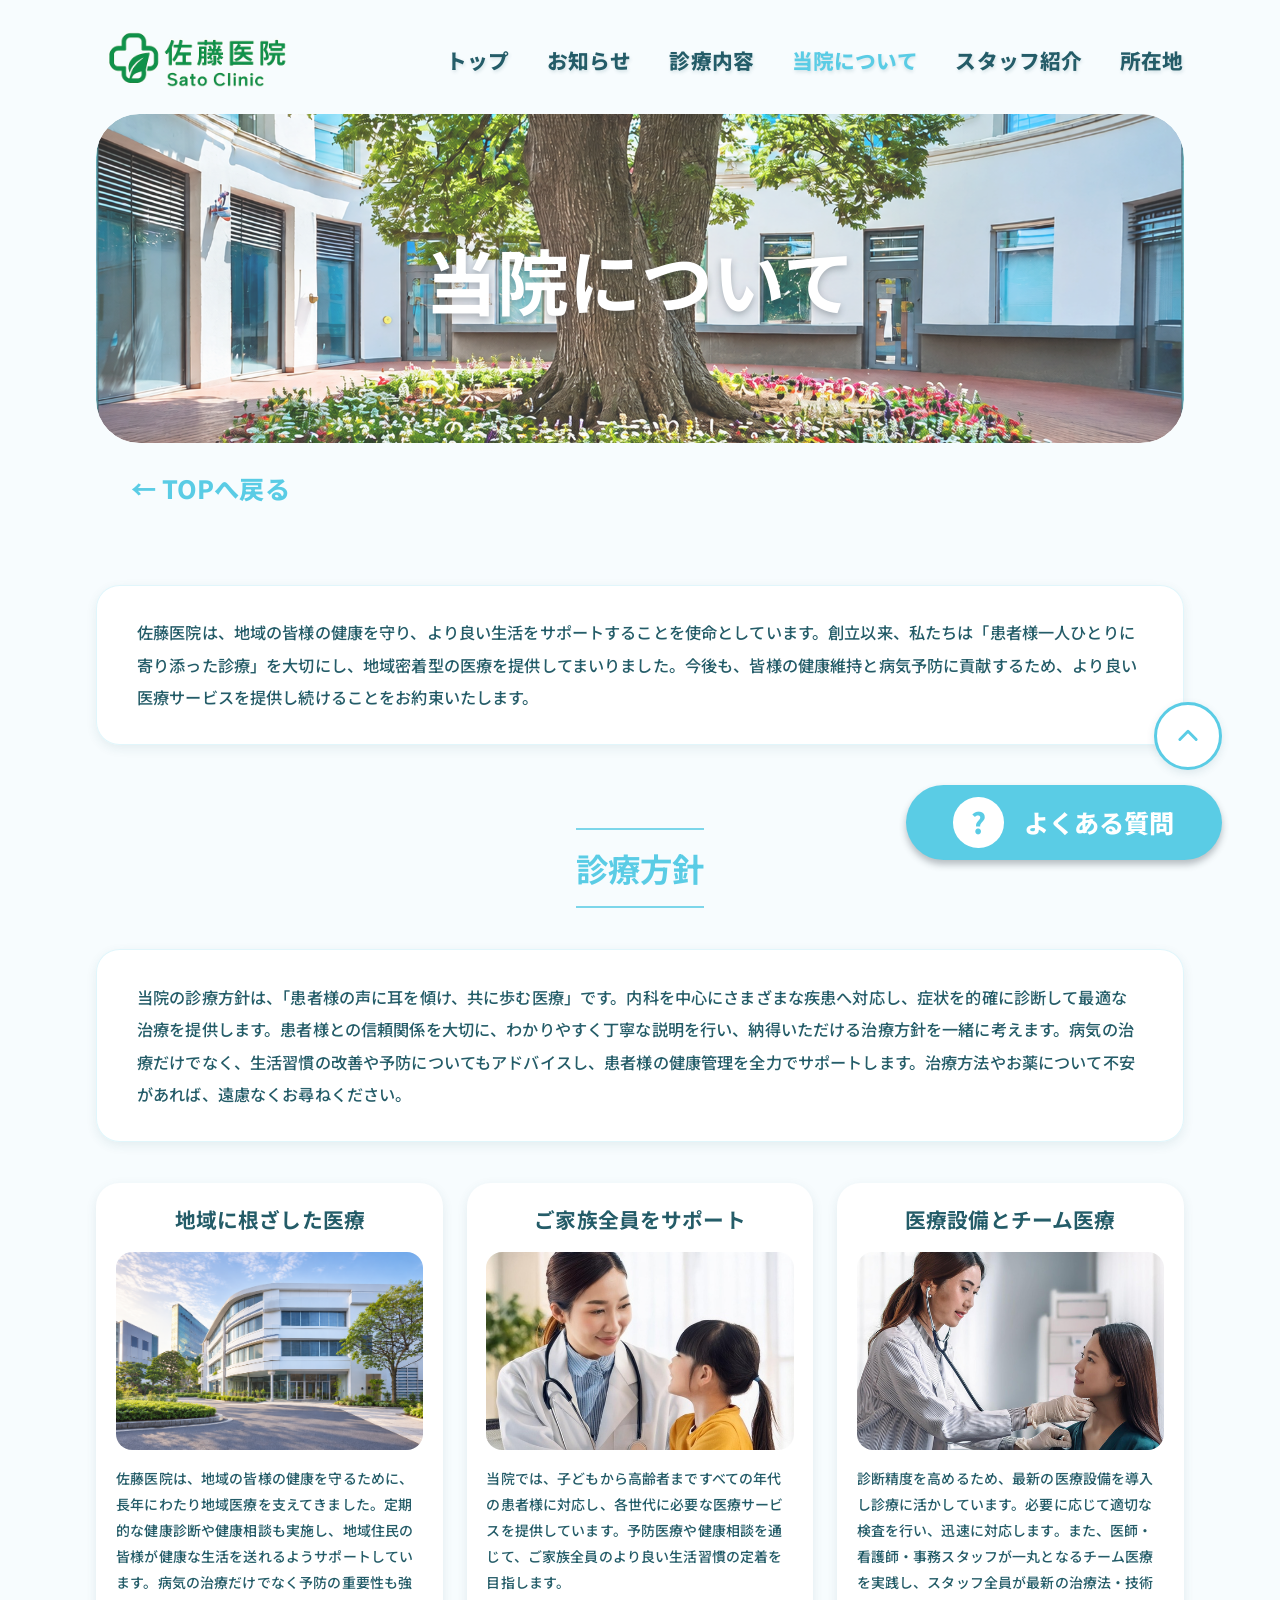
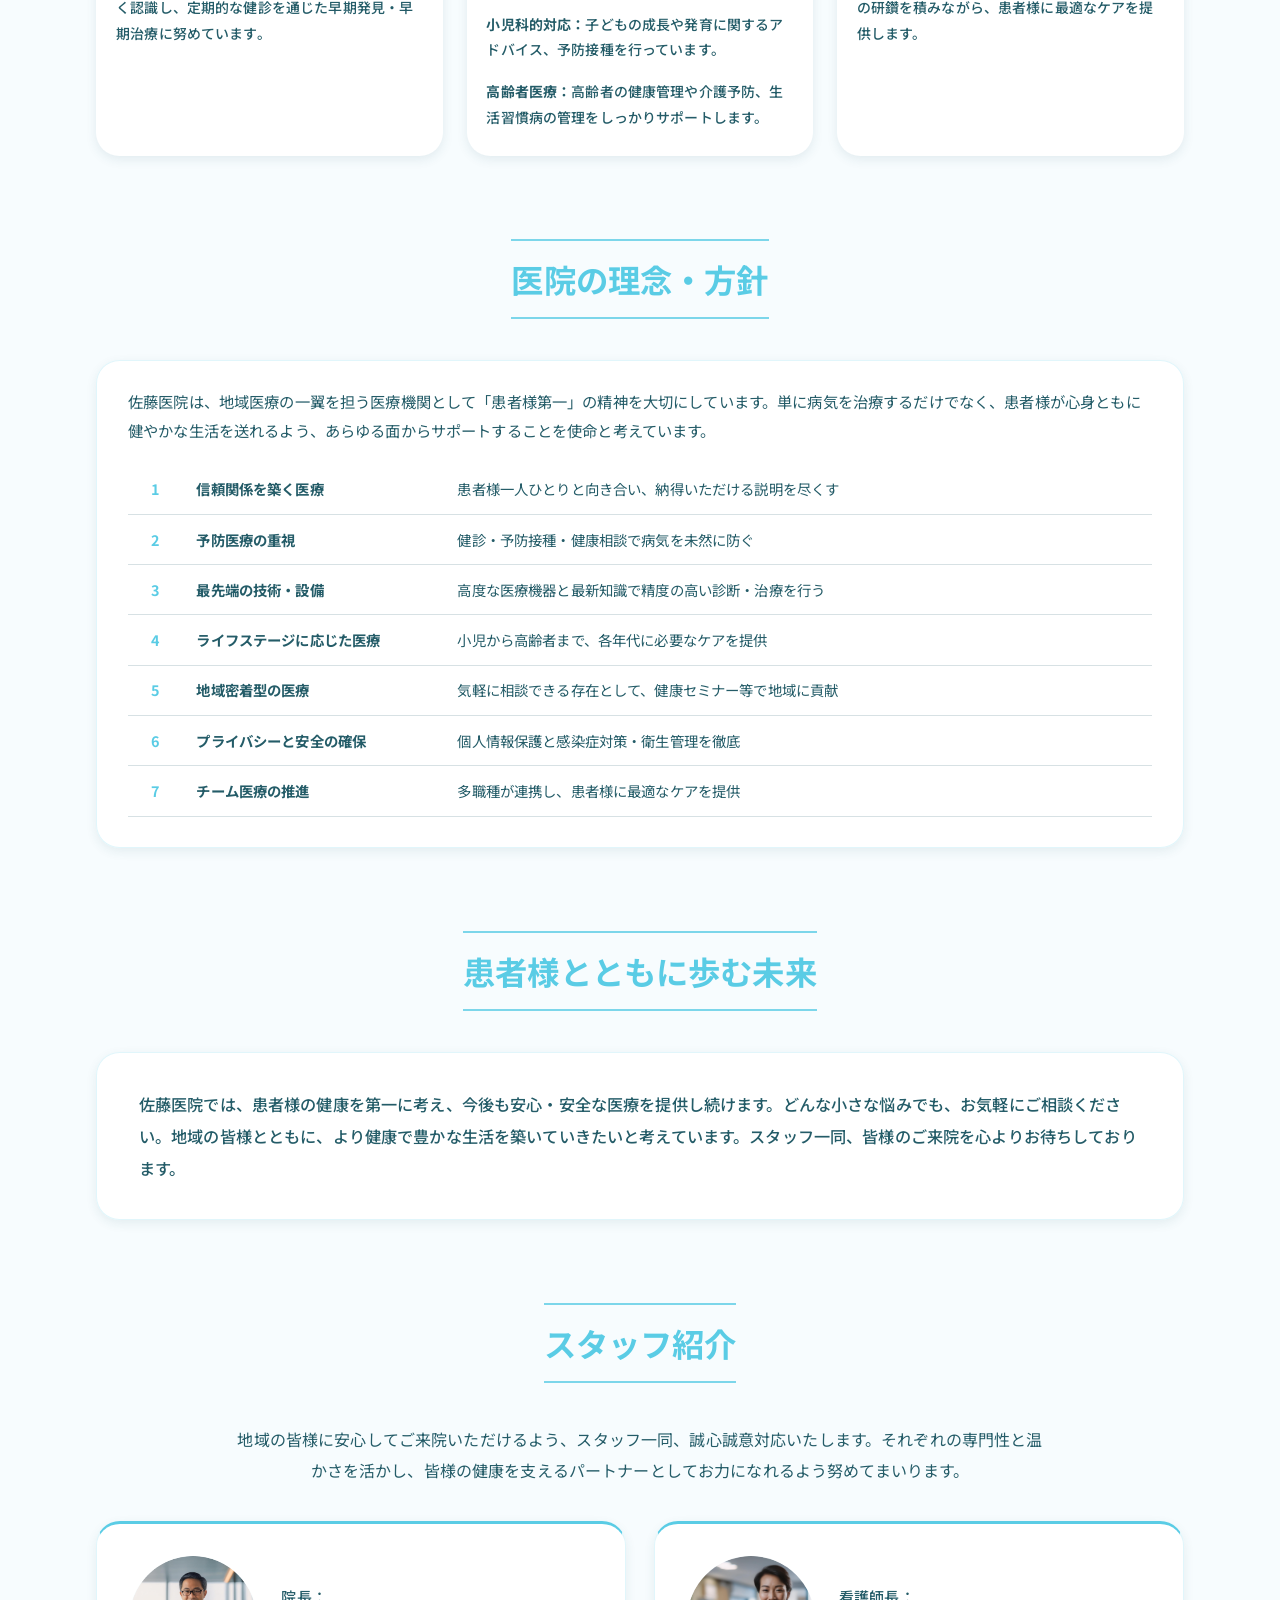
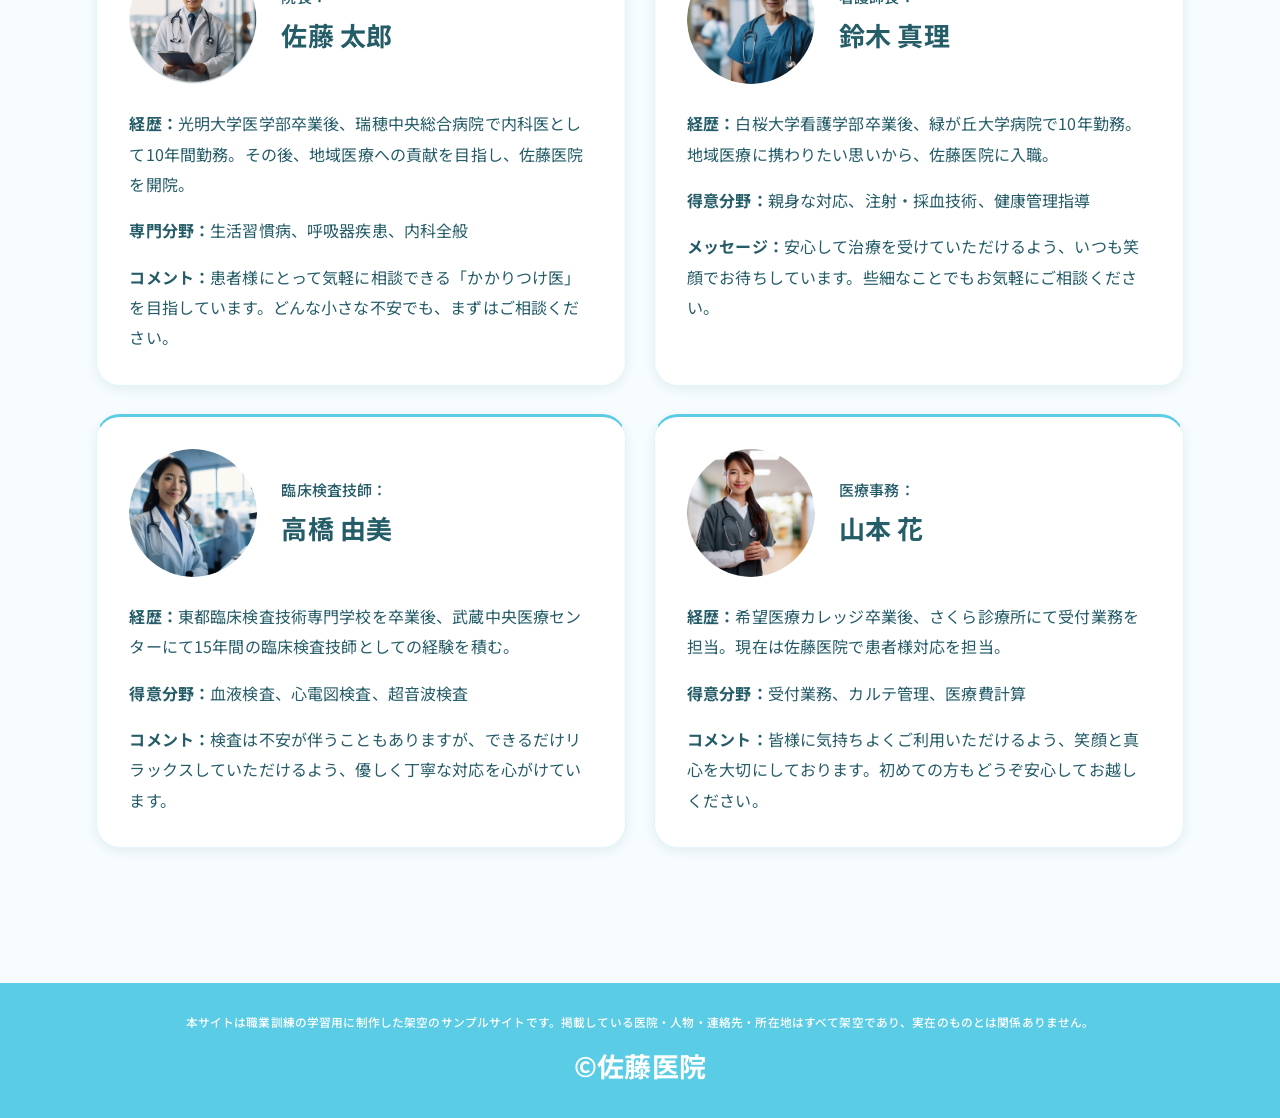
==== commit d17037b9: "当院についてページにスタッフ紹介を追加" ====
--- a/about.html
+++ b/about.html
@@ -22,13 +22,13 @@
         <span class="menu-toggle-label" aria-hidden="true">MENU</span>
       </button>
       <nav id="global-nav" class="global-nav" aria-label="メインナビゲーション">
-        <a href="./index.html">トップ</a> <a href="./news.html">お知らせ</a> <a href="./services.html">診療内容</a> <a class="is-current" href="./about.html">当院について</a> <a href="./index.html#staff">スタッフ紹介</a> <a href="./location.html">所在地</a>
+        <a href="./index.html">トップ</a> <a href="./news.html">お知らせ</a> <a href="./services.html">診療内容</a> <a class="is-current" href="./about.html">当院について</a> <a href="#staff">スタッフ紹介</a> <a href="./location.html">所在地</a>
         <div class="mobile-nav-links">
           <a href="./index.html">トップ</a>
           <a href="./news.html">お知らせ</a>
           <a href="./services.html">診療内容</a>
           <a href="./about.html">当院について</a>
-          <a href="./index.html#staff">スタッフ紹介</a>
+          <a href="#staff">スタッフ紹介</a>
           <a href="./location.html">所在地</a>
         </div>
       </nav>
@@ -96,6 +96,52 @@
         <p>佐藤医院では、患者様の健康を第一に考え、今後も安心・安全な医療を提供し続けます。どんな小さな悩みでも、お気軽にご相談ください。地域の皆様とともに、より健康で豊かな生活を築いていきたいと考えています。スタッフ一同、皆様のご来院を心よりお待ちしております。</p>
       </div>
     </section>
+    <section class="content-section about-staff" id="staff" aria-labelledby="about-staff-title">
+      <h2 class="framed-title" id="about-staff-title">スタッフ紹介</h2>
+      <p class="about-staff-lead">地域の皆様に安心してご来院いただけるよう、スタッフ一同、誠心誠意対応いたします。それぞれの専門性と温かさを活かし、皆様の健康を支えるパートナーとしてお力になれるよう努めてまいります。</p>
+
+      <div class="about-staff-grid">
+        <article class="about-staff-card" aria-labelledby="about-director-name">
+          <div class="about-staff-heading">
+            <img src="./assets/staff-director.png" alt="院長 佐藤太郎のイメージ写真" width="128" height="128" loading="lazy">
+            <h3 id="about-director-name"><span class="about-staff-role">院長：</span>佐藤 太郎</h3>
+          </div>
+          <p><strong>経歴：</strong>光明大学医学部卒業後、瑞穂中央総合病院で内科医として10年間勤務。その後、地域医療への貢献を目指し、佐藤医院を開院。</p>
+          <p><strong>専門分野：</strong>生活習慣病、呼吸器疾患、内科全般</p>
+          <p><strong>コメント：</strong>患者様にとって気軽に相談できる「かかりつけ医」を目指しています。どんな小さな不安でも、まずはご相談ください。</p>
+        </article>
+
+        <article class="about-staff-card" aria-labelledby="about-nurse-name">
+          <div class="about-staff-heading">
+            <img src="./assets/staff-nurse.png" alt="看護師長 鈴木真理のイメージ写真" width="128" height="128" loading="lazy">
+            <h3 id="about-nurse-name"><span class="about-staff-role">看護師長：</span>鈴木 真理</h3>
+          </div>
+          <p><strong>経歴：</strong>白桜大学看護学部卒業後、緑が丘大学病院で10年勤務。地域医療に携わりたい思いから、佐藤医院に入職。</p>
+          <p><strong>得意分野：</strong>親身な対応、注射・採血技術、健康管理指導</p>
+          <p><strong>メッセージ：</strong>安心して治療を受けていただけるよう、いつも笑顔でお待ちしています。些細なことでもお気軽にご相談ください。</p>
+        </article>
+
+        <article class="about-staff-card" aria-labelledby="about-tech-name">
+          <div class="about-staff-heading">
+            <img src="./assets/staff-tech.png" alt="臨床検査技師 高橋由美のイメージ写真" width="128" height="128" loading="lazy">
+            <h3 id="about-tech-name"><span class="about-staff-role">臨床検査技師：</span>高橋 由美</h3>
+          </div>
+          <p><strong>経歴：</strong>東都臨床検査技術専門学校を卒業後、武蔵中央医療センターにて15年間の臨床検査技師としての経験を積む。</p>
+          <p><strong>得意分野：</strong>血液検査、心電図検査、超音波検査</p>
+          <p><strong>コメント：</strong>検査は不安が伴うこともありますが、できるだけリラックスしていただけるよう、優しく丁寧な対応を心がけています。</p>
+        </article>
+
+        <article class="about-staff-card" aria-labelledby="about-office-name">
+          <div class="about-staff-heading">
+            <img src="./assets/staff-office.png" alt="医療事務 山本花のイメージ写真" width="128" height="128" loading="lazy">
+            <h3 id="about-office-name"><span class="about-staff-role">医療事務：</span>山本 花</h3>
+          </div>
+          <p><strong>経歴：</strong>希望医療カレッジ卒業後、さくら診療所にて受付業務を担当。現在は佐藤医院で患者様対応を担当。</p>
+          <p><strong>得意分野：</strong>受付業務、カルテ管理、医療費計算</p>
+          <p><strong>コメント：</strong>皆様に気持ちよくご利用いただけるよう、笑顔と真心を大切にしております。初めての方もどうぞ安心してお越しください。</p>
+        </article>
+      </div>
+    </section>
   </main>
   <a class="page-top-float" href="#page-top" aria-label="ページの先頭へ戻る" title="ページの先頭へ戻る">
     <svg viewBox="0 0 24 24" width="28" height="28" fill="none" stroke="currentColor" stroke-width="2.5" stroke-linecap="round" stroke-linejoin="round" aria-hidden="true" focusable="false"><path d="m5 15 7-7 7 7"></path></svg>
--- a/css/style.css
+++ b/css/style.css
@@ -624,6 +624,7 @@
 
 .access {
   padding-top: 139.5px;
+  padding-bottom: 144px;
   text-align: center;
 }
 
@@ -698,7 +699,6 @@
 
 .subjects {
   padding-top: 130.5px;
-  padding-bottom: 144px;
   text-align: center;
 }
 
@@ -1275,6 +1275,65 @@
 .about-future { margin-bottom: 0; }
 .future-card { padding: 34.2px 41.4px; }
 
+.about-staff-lead {
+  max-width: 820px;
+  margin: 0 auto 36px;
+  font-size: 16px;
+  line-height: 1.9;
+  text-align: center;
+}
+
+.about-staff-grid {
+  display: grid;
+  grid-template-columns: repeat(2, minmax(0, 1fr));
+  gap: 28px;
+}
+
+.about-staff-card {
+  padding: 32px;
+  border: 1px solid rgba(90, 204, 229, .18);
+  border-top: 3px solid var(--accent);
+  border-radius: 24px;
+  background: rgba(255, 255, 255, .9);
+  box-shadow: 0 3.6px 10.8px rgba(36, 92, 104, .09);
+}
+
+.about-staff-heading {
+  display: flex;
+  align-items: center;
+  gap: 24px;
+  margin-bottom: 24px;
+}
+
+.about-staff-heading img {
+  flex: 0 0 128px;
+  width: 128px;
+  height: 128px;
+  object-fit: cover;
+  border-radius: 50%;
+}
+
+.about-staff-heading h3 {
+  margin: 0;
+  font-size: 26px;
+  line-height: 1.5;
+}
+
+.about-staff-role {
+  display: block;
+  margin-bottom: 6px;
+  font-size: 15px;
+  font-weight: 500;
+}
+
+.about-staff-card p {
+  margin: 0 0 16px;
+  font-size: 16px;
+  line-height: 1.9;
+}
+
+.about-staff-card p:last-child { margin-bottom: 0; }
+
 /* FAQ */
 .faq-page-main { padding-bottom: 126px; }
 .faq-section { margin-top: 73.8px; }
--- a/css/responsive.css
+++ b/css/responsive.css
@@ -26,6 +26,14 @@
 a:focus-visible, button:focus-visible { outline: 3px solid var(--text); outline-offset: 4px; }
 
 @media (max-width: 1116px) {
+  .about-staff-card { padding: 24px; }
+  .about-staff-heading { gap: 20px; }
+  .about-staff-heading img { flex-basis: 104px; width: 104px; height: 104px; }
+  .about-staff-heading h3 { font-size: 24px; }
+  .location-page-main > .content-section + .content-section { margin-top: 96px; }
+  .page-location .contact-list p { grid-template-columns: 4.25em 1em minmax(0, 1fr); column-gap: .5em; }
+  .page-location .contact-list p > span { white-space: nowrap; }
+  .page-location .contact-list b { text-align: center; }
   .global-nav { gap: clamp(10px, 2vw, 28px); font-size: clamp(14px, 1.8vw, 20px); }
   .brand img { width: clamp(140px, 18vw, 205.2px); }
   .news-row { grid-template-columns: 140px minmax(0, 1fr) 130px; }
@@ -46,6 +54,8 @@
 }
 
 @media (max-width: 768px) {
+  .about-staff { margin-top: 80px; }
+  .about-staff-grid { grid-template-columns: 1fr; gap: 24px; }
   :root { --subpage-title-size: clamp(30px, 6vw, 44px); --mobile-header-height: 76px; }
   html { scroll-padding-top: calc(var(--mobile-header-height) + 20px); }
   body { font-size: 16px; }
@@ -105,7 +115,7 @@
   .schedule-detail { font-size: 16px; margin-top: 20px; }
   .schedule-detail .legend { font-size: 18px; gap: 28px; }
   .news, .greeting, .services, .about, .staff, .access, .contact, .subjects { padding-top: 64px; }
-  .subjects { padding-bottom: 72px; }
+  .access { padding-bottom: 72px; }
   .pill-title { font-size: 24px; padding: 18px 24px; margin-bottom: 24px; }
   .news-list, .sub-news-list { width: 100%; }
   .news-row, .sub-news-row { grid-template-columns: 110px minmax(0, 1fr); gap: 8px 14px; padding: 18px 0; min-height: 0; }
@@ -197,7 +207,7 @@
   .location-copy { padding: 24px; font-size: 16px; }
   .center-note { font-size: 16px; }
   .contact-list { width: 100%; padding: 24px; }
-  .contact-list p { grid-template-columns: 90px 12px minmax(0, 1fr); font-size: 16px; }
+  .contact-list p { font-size: 16px; }
   .archive-main { padding: 28px 0 72px; }
   .archive-heading { margin: 0; font-size: 30px; }
   .archive-content { margin: 28px 0 0; }
@@ -214,6 +224,9 @@
 }
 
 @media (max-width: 480px) {
+  .about-staff-card { padding: 24px 20px; }
+  .about-staff-heading { flex-direction: column; gap: 16px; text-align: center; }
+  .about-staff-lead { text-align: left; }
   :root { --mobile-header-height: 68px; --subpage-title-size: 30px; }
   .section-shell, .header-inner { width: calc(100% - 32px); }
   .brand img { width: 136px; }
@@ -255,7 +268,6 @@
   .policy-table td:nth-child(2) { width: auto; }
   .policy-table td:last-child { grid-column: 2; }
   .contact-list { padding: 20px 16px; }
-  .contact-list p { grid-template-columns: 80px 10px minmax(0, 1fr); gap: 0; }
   .page-top-float { right: 12px; bottom: calc(72px + env(safe-area-inset-bottom, 0px)); width: 52px; height: 52px; }
   .faq-float { right: 12px; bottom: max(12px, env(safe-area-inset-bottom)); padding: 8px 12px; font-size: 14px; gap: 8px; }
   .faq-float-icon { flex-basis: 28px; width: 28px; height: 28px; font-size: 20px; }
